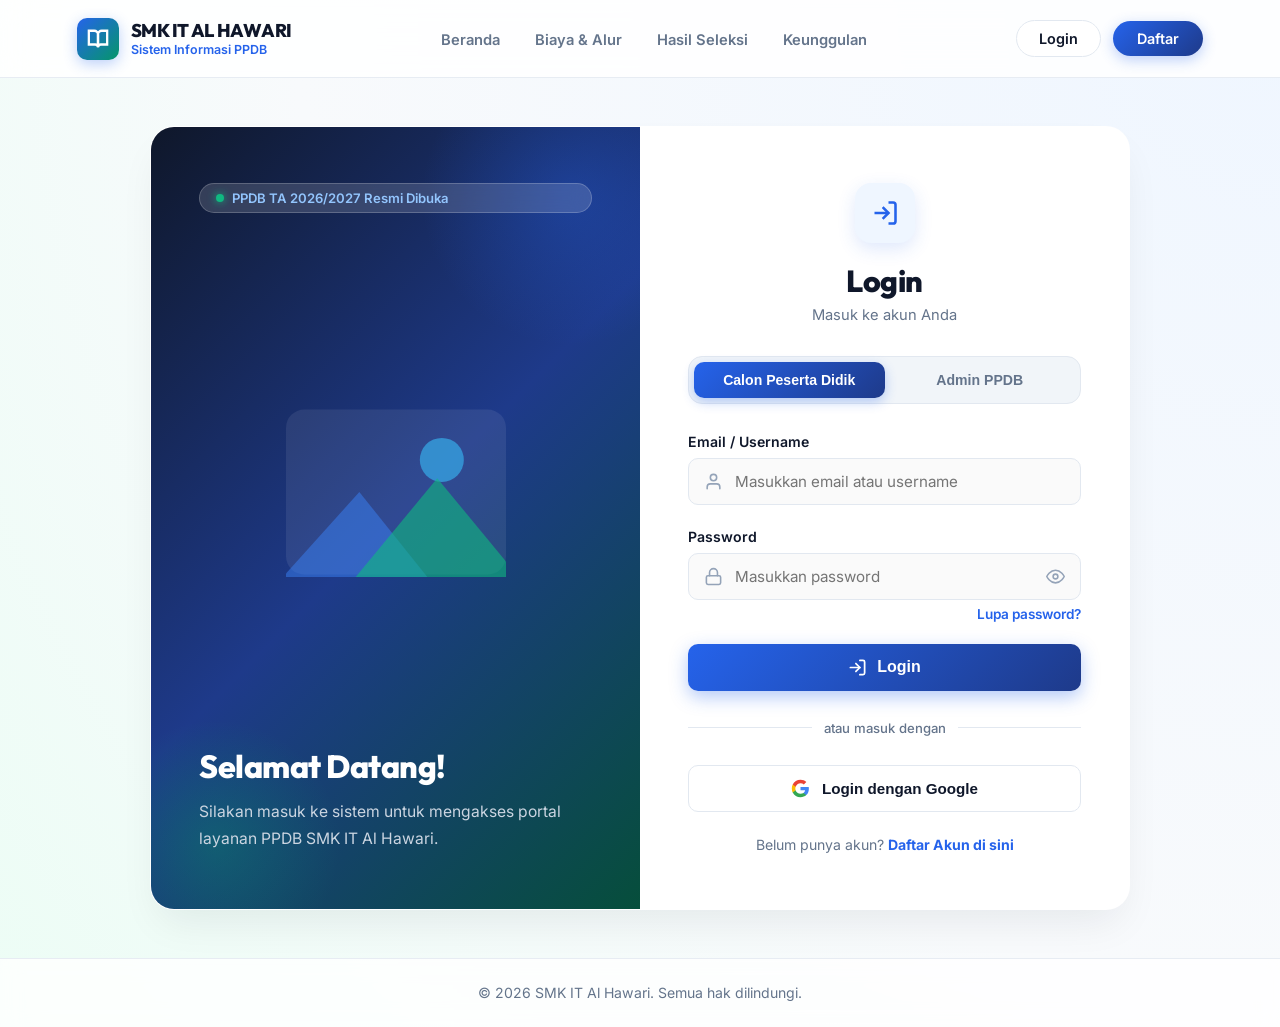
==== dashboard-siswa.html @ 19b5e2ec "Upload semua file proyek ppdb-web" ====
<!DOCTYPE html>
<html lang="id">
<head>
  <meta charset="UTF-8" />
  <meta name="viewport" content="width=device-width, initial-scale=1.0" />
  <title>Portal Siswa SPA - SMK IT Al Hawari</title>

  <!-- Google Fonts -->
  <link rel="preconnect" href="https://fonts.googleapis.com" />
  <link rel="preconnect" href="https://fonts.gstatic.com" crossorigin />
  <link href="https://fonts.googleapis.com/css2?family=Inter:wght@400;500;600;700&family=Outfit:wght@600;700;800&display=swap" rel="stylesheet" />

  <style>
    :root {
      --primary-dark: #0f172a;       /* Slate 900 */
      --sidebar-bg: #0f172a;
      --primary-blue: #2563eb;       /* Royal Blue */
      --primary-hover: #1d4ed8;
      --secondary: #059669;          /* Emerald */

      --bg-app: #f8fafc;
      --card-bg: #ffffff;
      --border-color: #e2e8f0;
      --text-muted: #64748b;
      --text-dark: #0f172a;

      --badge-green-bg: #d1fae5;
      --badge-green-text: #047857;
      --badge-amber-bg: #fef3c7;
      --badge-amber-text: #b45309;

      --radius-lg: 20px;
      --radius-md: 14px;
      --radius-sm: 10px;
    }

    * { margin: 0; padding: 0; box-sizing: border-box; }

    body {
      font-family: 'Inter', sans-serif;
      background: radial-gradient(circle at top right, #eff6ff 0%, #f8fafc 50%, #ecfdf5 100%);
      color: var(--text-dark);
      min-height: 100vh;
      display: flex;
      flex-direction: column;
    }

    /* --- TOP NAVBAR --- */
    .top-navbar {
      background: rgba(15, 23, 42, 0.95);
      backdrop-filter: blur(16px);
      -webkit-backdrop-filter: blur(16px);
      border-bottom: 1px solid rgba(255, 255, 255, 0.1);
      padding: 0.85rem 2rem;
      display: flex;
      justify-content: space-between;
      align-items: center;
      position: sticky;
      top: 0;
      z-index: 90;
      color: white;
    }

    .nav-brand-group {
      display: flex;
      align-items: center;
      gap: 12px;
      text-decoration: none;
      color: white;
    }

    .brand-logo-box {
      width: 40px;
      height: 40px;
      border-radius: 10px;
      display: flex;
      align-items: center;
      justify-content: center;
      background: linear-gradient(135deg, var(--primary-blue), var(--secondary));
      color: white;
      box-shadow: 0 4px 12px rgba(37, 99, 235, 0.35);
    }

    .brand-title {
      font-family: 'Outfit', sans-serif;
      font-weight: 800;
      font-size: 1.1rem;
      line-height: 1.2;
      letter-spacing: -0.3px;
    }

    .brand-subtitle {
      font-size: 0.76rem;
      color: #38bdf8;
      font-weight: 600;
    }

    /* USER DROPDOWN CONTAINER */
    .user-dropdown-container {
      position: relative;
    }

    .user-profile-pill {
      display: flex;
      align-items: center;
      gap: 10px;
      padding: 4px 14px 4px 6px;
      border-radius: 99px;
      background: rgba(255, 255, 255, 0.08);
      border: 1px solid rgba(255, 255, 255, 0.12);
      color: white;
      cursor: pointer;
      transition: all 0.2s;
      font-family: inherit;
    }

    .user-profile-pill:hover {
      background: rgba(255, 255, 255, 0.18);
    }

    .user-avatar-img {
      width: 34px;
      height: 34px;
      border-radius: 50%;
      object-fit: cover;
      border: 1.5px solid white;
      background: #e2e8f0;
    }

    .user-name-title {
      font-size: 0.88rem;
      font-weight: 700;
    }

    .profile-dropdown-menu {
      position: absolute;
      top: calc(100% + 10px);
      right: 0;
      width: 230px;
      background: white;
      border-radius: 16px;
      box-shadow: 0 15px 35px rgba(15, 23, 42, 0.18);
      border: 1px solid var(--border-color);
      padding: 8px;
      z-index: 999;
      opacity: 0;
      pointer-events: none;
      transform: translateY(-8px);
      transition: all 0.25s cubic-bezier(0.4, 0, 0.2, 1);
    }

    .profile-dropdown-menu.active {
      opacity: 1;
      pointer-events: auto;
      transform: translateY(0);
    }

    .dropdown-header {
      padding: 10px 12px 6px;
    }

    .dropdown-user-name {
      font-weight: 800;
      font-size: 0.92rem;
      color: var(--text-dark);
    }

    .dropdown-user-role {
      font-size: 0.76rem;
      color: var(--primary-blue);
      font-weight: 600;
    }

    .dropdown-divider {
      height: 1px;
      background: var(--border-color);
      margin: 6px 0;
    }

    .dropdown-item {
      display: flex;
      align-items: center;
      gap: 10px;
      padding: 9px 12px;
      border-radius: 8px;
      font-size: 0.86rem;
      font-weight: 600;
      color: var(--text-dark);
      text-decoration: none;
      background: none;
      border: none;
      width: 100%;
      cursor: pointer;
      transition: background 0.2s;
    }

    .dropdown-item:hover {
      background: #eff6ff;
      color: var(--primary-blue);
    }

    .dropdown-item.logout-item {
      color: #ef4444;
    }

    .dropdown-item.logout-item:hover {
      background: #fee2e2;
      color: #dc2626;
    }

    /* --- LAYOUT GRID --- */
    .app-layout {
      flex: 1;
      display: grid;
      grid-template-columns: 240px 1fr;
      min-height: calc(100vh - 62px);
    }

    /* --- SIDEBAR LEFT (FIXED STICKY) --- */
    .sidebar {
      background: var(--sidebar-bg);
      border-right: 1px solid #1e293b;
      padding: 1.8rem 1.2rem;
      display: flex;
      flex-direction: column;
      justify-content: space-between;
      color: #94a3b8;
      position: sticky;
      top: 61px;
      height: calc(100vh - 61px);
      overflow-y: auto;
    }

    .menu-section-label {
      font-size: 0.7rem;
      font-weight: 700;
      color: #475569;
      letter-spacing: 1px;
      text-transform: uppercase;
      margin: 1.4rem 0.8rem 0.5rem;
    }

    .menu-section-label:first-child { margin-top: 0; }

    .sidebar-menu { list-style: none; }

    .menu-link {
      display: flex;
      align-items: center;
      gap: 12px;
      padding: 11px 14px;
      border-radius: var(--radius-sm);
      color: #94a3b8;
      text-decoration: none;
      font-size: 0.9rem;
      font-weight: 600;
      transition: all 0.25s ease;
      margin-bottom: 3px;
      cursor: pointer;
    }

    .menu-link:hover {
      background: rgba(255, 255, 255, 0.06);
      color: white;
    }

    .menu-link.active {
      background: linear-gradient(135deg, var(--primary-blue), #1d4ed8);
      color: white;
      font-weight: 700;
      box-shadow: 0 4px 14px rgba(37, 99, 235, 0.4);
    }

    .menu-link svg { color: #64748b; }
    .menu-link:hover svg, .menu-link.active svg { color: white; }

    .btn-sidebar-logout {
      width: 100%;
      display: flex;
      align-items: center;
      gap: 10px;
      padding: 12px 14px;
      border: 1px solid rgba(239, 68, 68, 0.2);
      background: rgba(239, 68, 68, 0.1);
      color: #f87171;
      font-size: 0.9rem;
      font-weight: 700;
      cursor: pointer;
      border-radius: var(--radius-sm);
      transition: all 0.25s;
    }

    .btn-sidebar-logout:hover {
      background: #dc2626;
      color: white;
      border-color: #dc2626;
    }

    /* --- CENTER MAIN CONTENT & SPA VIEWS --- */
    .main-content {
      padding: 2.2rem;
      overflow-y: auto;
    }

    .spa-view {
      display: none;
      opacity: 0;
      transform: translateY(8px);
      transition: opacity 0.3s ease, transform 0.3s ease;
    }

    .spa-view.active {
      display: block;
      opacity: 1;
      transform: translateY(0);
    }

    .content-header {
      margin-bottom: 1.8rem;
    }

    .content-header h1 {
      font-family: 'Outfit', sans-serif;
      font-size: 1.6rem;
      font-weight: 800;
      color: var(--text-dark);
      letter-spacing: -0.3px;
    }

    .content-header p {
      font-size: 0.9rem;
      color: var(--text-muted);
      margin-top: 4px;
    }

    /* STEPPER CARD */
    .stepper-card {
      background: white;
      border: 1px solid var(--border-color);
      border-radius: var(--radius-md);
      padding: 1.8rem 2rem;
      margin-bottom: 1.8rem;
      box-shadow: 0 10px 30px rgba(0, 0, 0, 0.03);
    }

    .card-heading {
      font-family: 'Outfit', sans-serif;
      font-size: 1.15rem;
      font-weight: 800;
      margin-bottom: 1.8rem;
      color: var(--text-dark);
    }

    .stepper-wrapper {
      display: flex;
      justify-content: space-between;
      align-items: flex-start;
      position: relative;
    }

    /* Line behind steps */
    .stepper-wrapper::before {
      content: '';
      position: absolute;
      top: 22px;
      left: 40px;
      right: 40px;
      height: 3px;
      background: #e2e8f0;
      z-index: 0;
    }

    .step-item {
      position: relative;
      z-index: 1;
      text-align: center;
      flex: 1;
    }

    .step-circle {
      width: 46px;
      height: 46px;
      border-radius: 50%;
      background: white;
      border: 3px solid #cbd5e1;
      display: flex;
      align-items: center;
      justify-content: center;
      margin: 0 auto 10px;
      font-weight: 800;
      font-size: 1.05rem;
      color: var(--text-muted);
      transition: all 0.3s;
    }

    .step-item.completed .step-circle {
      background: linear-gradient(135deg, var(--secondary), #047857);
      border-color: var(--secondary);
      color: white;
      box-shadow: 0 4px 12px rgba(5, 150, 105, 0.35);
    }

    .step-item.active .step-circle {
      background: linear-gradient(135deg, var(--primary-blue), #1d4ed8);
      border-color: var(--primary-blue);
      color: white;
      box-shadow: 0 4px 12px rgba(37, 99, 235, 0.35);
    }

    .step-title {
      font-weight: 700;
      font-size: 0.88rem;
      color: var(--text-dark);
      margin-bottom: 2px;
    }

    .step-date {
      font-size: 0.76rem;
      color: var(--text-muted);
    }

    .step-status {
      font-size: 0.74rem;
      font-weight: 700;
      color: var(--secondary);
      margin-top: 2px;
    }

    /* 2x2 CARDS GRID */
    .grid-2x2 {
      display: grid;
      grid-template-columns: 1fr 1fr;
      gap: 1.4rem;
      margin-bottom: 1.8rem;
    }

    .info-card {
      background: white;
      border: 1px solid var(--border-color);
      border-radius: var(--radius-md);
      padding: 1.6rem;
      box-shadow: 0 10px 30px rgba(15, 23, 42, 0.03);
      position: relative;
      transition: transform 0.25s ease, box-shadow 0.25s ease;
    }

    .info-card:hover {
      transform: translateY(-3px);
      box-shadow: 0 16px 35px rgba(37, 99, 235, 0.08);
      border-color: #bfdbfe;
    }

    .card-top-icon {
      position: absolute;
      top: 1.5rem;
      right: 1.5rem;
      color: var(--primary-blue);
      opacity: 0.7;
    }

    .info-list-rows {
      margin-top: 1rem;
    }

    .info-item {
      display: flex;
      justify-content: space-between;
      font-size: 0.86rem;
      padding: 8px 0;
      border-bottom: 1px dashed #f1f5f9;
    }

    .info-item:last-child { border-bottom: none; }

    .info-item .lbl { color: var(--text-muted); }
    .info-item .val { font-weight: 700; color: var(--text-dark); text-align: right; }

    /* STATUS BADGES */
    .status-badge {
      display: inline-block;
      padding: 6px 14px;
      border-radius: 99px;
      font-size: 0.82rem;
      font-weight: 700;
    }

    .badge-terverifikasi { background: #d1fae5; color: #047857; }
    .badge-proses { background: #eff6ff; color: #1d4ed8; }
    .badge-ditolak { background: #fee2e2; color: #b91c1c; }

    .circle-icon-lg {
      width: 56px;
      height: 56px;
      border-radius: 50%;
      background: linear-gradient(135deg, #dcfce7, #d1fae5);
      color: #047857;
      display: flex;
      align-items: center;
      justify-content: center;
      flex-shrink: 0;
      box-shadow: 0 4px 14px rgba(5, 150, 105, 0.2);
    }

    .seleksi-banner {
      background: linear-gradient(135deg, #eff6ff, #f0fdf4);
      border: 1px solid #bfdbfe;
      border-radius: var(--radius-sm);
      padding: 1rem 1.2rem;
      display: flex;
      align-items: center;
      gap: 14px;
      margin: 1rem 0;
    }

    .seleksi-banner-icon {
      width: 42px;
      height: 42px;
      background: white;
      border-radius: 12px;
      color: var(--primary-blue);
      display: flex;
      align-items: center;
      justify-content: center;
      flex-shrink: 0;
      box-shadow: 0 4px 12px rgba(37,99,235,0.18);
    }

    .announcement-box {
      display: flex;
      align-items: center;
      justify-content: space-between;
      margin-top: 1rem;
      padding-top: 1rem;
      border-top: 1px solid var(--border-color);
      font-size: 0.85rem;
    }

    .help-banner {
      background: white;
      border: 1px solid var(--border-color);
      border-radius: var(--radius-md);
      padding: 1.4rem 2rem;
      display: flex;
      justify-content: space-between;
      align-items: center;
      box-shadow: 0 8px 25px rgba(15, 23, 42, 0.03);
    }

    .help-info {
      display: flex;
      align-items: center;
      gap: 16px;
    }

    .help-info-icon {
      width: 48px;
      height: 48px;
      border-radius: 50%;
      background: linear-gradient(135deg, #dbeafe, #eff6ff);
      color: var(--primary-blue);
      display: flex;
      align-items: center;
      justify-content: center;
      flex-shrink: 0;
      box-shadow: 0 4px 12px rgba(37, 99, 235, 0.15);
    }

    .btn-help-contact {
      display: inline-flex;
      align-items: center;
      gap: 8px;
      padding: 11px 24px;
      background: white;
      border: 1.5px solid var(--primary-blue);
      border-radius: var(--radius-sm);
      font-weight: 700;
      font-size: 0.88rem;
      color: var(--primary-blue);
      cursor: pointer;
      transition: all 0.25s;
      text-decoration: none;
      box-shadow: 0 2px 8px rgba(37, 99, 235, 0.12);
    }

    .btn-help-contact:hover {
      background: var(--primary-blue);
      color: white;
      box-shadow: 0 6px 18px rgba(37, 99, 235, 0.35);
    }

    /* FORM STYLES INSIDE SPA VIEWS */
    .form-grid-2 {
      display: grid;
      grid-template-columns: 1fr 1fr;
      gap: 1.2rem;
    }

    .form-group label {
      display: block;
      font-size: 0.88rem;
      font-weight: 600;
      margin-bottom: 6px;
    }

    .custom-input {
      width: 100%;
      padding: 11px 14px;
      border: 1.5px solid var(--border-color);
      border-radius: var(--radius-sm);
      font-size: 0.92rem;
      outline: none;
      transition: all 0.2s;
    }

    .custom-input:focus {
      border-color: var(--primary-blue);
      box-shadow: 0 0 0 3px rgba(37, 99, 235, 0.15);
    }

    .btn-submit-spa {
      padding: 12px 24px;
      background: linear-gradient(135deg, var(--primary-blue), var(--primary-dark));
      color: white;
      border: none;
      border-radius: var(--radius-sm);
      font-weight: 700;
      font-size: 0.9rem;
      cursor: pointer;
      box-shadow: 0 4px 14px rgba(37, 99, 235, 0.3);
    }

    /* FOOTER */
    footer {
      text-align: center;
      padding: 1rem;
      font-size: 0.82rem;
      color: var(--text-muted);
      background: white;
      border-top: 1px solid var(--border-color);
    }
  </style>
</head>
<body>

  <!-- TOP NAVBAR -->
  <header class="top-navbar">
    <a href="index.html" class="nav-brand-group">
      <div class="brand-logo-box">
        <svg xmlns="http://www.w3.org/2000/svg" width="22" height="22" viewBox="0 0 24 24" fill="none" stroke="currentColor" stroke-width="2.5">
          <path d="M2 3h6a4 4 0 0 1 4 4v14a3 3 0 0 0-3-3H2z"/>
          <path d="M22 3h-6a4 4 0 0 1 4 4v14a3 3 0 0 1 3-3h7z"/>
        </svg>
      </div>
      <div>
        <div class="brand-title">SMK IT AL HAWARI</div>
        <div class="brand-subtitle">Sistem Informasi PPDB</div>
      </div>
    </a>

    <div class="user-dropdown-container">
      <button type="button" class="user-profile-pill" id="userProfileBtn">
        <img src="https://images.unsplash.com/photo-1534528741775-53994a69daeb?w=100&auto=format&fit=crop&q=80" id="navAvatarImg" class="user-avatar-img" alt="Avatar">
        <span class="user-name-title" id="navStudentName">Loading...</span>
        <svg xmlns="http://www.w3.org/2000/svg" width="16" height="16" viewBox="0 0 24 24" fill="none" stroke="#94a3b8" stroke-width="2"><polyline points="6 9 12 15 18 9"></polyline></svg>
      </button>

      <div class="profile-dropdown-menu" id="profileDropdownMenu">
        <div class="dropdown-header">
          <div class="dropdown-user-name" id="dropdownStudentName">Siswa</div>
          <div class="dropdown-user-role">Calon Peserta Didik</div>
        </div>
        <div class="dropdown-divider"></div>
        <a href="profil.html" class="dropdown-item">
          <svg xmlns="http://www.w3.org/2000/svg" width="16" height="16" viewBox="0 0 24 24" fill="none" stroke="currentColor" stroke-width="2"><path d="M20 21v-2a4 4 0 0 0-4-4H8a4 4 0 0 0-4 4v2"></path><circle cx="12" cy="7" r="4"></circle></svg>
          Edit Profil &amp; Foto
        </a>
        <button type="button" class="dropdown-item" onclick="switchStudentView('biodata')">
          <svg xmlns="http://www.w3.org/2000/svg" width="16" height="16" viewBox="0 0 24 24" fill="none" stroke="currentColor" stroke-width="2"><rect x="3" y="4" width="18" height="16" rx="2"></rect><circle cx="9" cy="10" r="2"></circle><line x1="15" y1="8" x2="17" y2="8"></line></svg>
          Biodata Siswa
        </button>
        <div class="dropdown-divider"></div>
        <button type="button" class="dropdown-item logout-item" id="dropdownLogoutBtn">
          <svg xmlns="http://www.w3.org/2000/svg" width="16" height="16" viewBox="0 0 24 24" fill="none" stroke="currentColor" stroke-width="2"><path d="M9 21H5a2 2 0 0 1-2-2V5a2 2 0 0 1 2-2h4"></path><polyline points="16 17 21 12 16 7"></polyline><line x1="21" y1="12" x2="9" y2="12"></line></svg>
          Keluar
        </button>
      </div>
    </div>
  </header>

  <!-- APP LAYOUT -->
  <div class="app-layout">

    <!-- SIDEBAR LEFT -->
    <aside class="sidebar">
      <div>
        <div class="menu-section-label">NAVIGASI SISWA</div>
        <ul class="sidebar-menu">
          <li>
            <a href="#" class="menu-link active" id="navLinkStatus" onclick="switchStudentView('status', this)">
              <svg xmlns="http://www.w3.org/2000/svg" width="18" height="18" viewBox="0 0 24 24" fill="none" stroke="currentColor" stroke-width="2"><polyline points="23 6 13.5 15.5 8.5 10.5 1 18"></polyline><polyline points="17 6 23 6 23 12"></polyline></svg>
              Status &amp; Hasil Seleksi
            </a>
          </li>
          <li>
            <a href="#" class="menu-link" id="navLinkBiodata" onclick="switchStudentView('biodata', this)">
              <svg xmlns="http://www.w3.org/2000/svg" width="18" height="18" viewBox="0 0 24 24" fill="none" stroke="currentColor" stroke-width="2"><path d="M20 21v-2a4 4 0 0 0-4-4H8a4 4 0 0 0-4 4v2"></path><circle cx="12" cy="7" r="4"></circle></svg>
              Biodata &amp; Profil
            </a>
          </li>
          <li>
            <a href="cetak-kartu.html" class="menu-link" id="navLinkCetakKartu">
              <svg xmlns="http://www.w3.org/2000/svg" width="18" height="18" viewBox="0 0 24 24" fill="none" stroke="currentColor" stroke-width="2"><polyline points="6 9 6 2 18 2 18 9"></polyline><path d="M6 18H4a2 2 0 0 1-2-2v-5a2 2 0 0 1 2-2h16a2 2 0 0 1 2 2v5a2 2 0 0 1-2 2h-2"></path><rect x="6" y="14" width="12" height="8"></rect></svg>
              Cetak Kartu Ujian (PDF)
            </a>
          </li>
          <li>
            <a href="#" class="menu-link" id="navLinkPengumuman" onclick="switchStudentView('pengumuman', this)">
              <svg xmlns="http://www.w3.org/2000/svg" width="18" height="18" viewBox="0 0 24 24" fill="none" stroke="currentColor" stroke-width="2"><path d="M18 8A6 6 0 0 0 6 8c0 7-3 9-3 9h18s-3-2-3-9"></path><path d="M13.73 21a2 2 0 0 1-3.46 0"></path></svg>
              Pengumuman Kelulusan
            </a>
          </li>
          <li>
            <a href="biaya-alur.html" class="menu-link">
              <svg xmlns="http://www.w3.org/2000/svg" width="18" height="18" viewBox="0 0 24 24" fill="none" stroke="currentColor" stroke-width="2"><rect x="2" y="5" width="20" height="14" rx="2"></rect><line x1="2" y1="10" x2="22" y2="10"></line></svg>
              Rincian Biaya &amp; Alur
            </a>
          </li>
        </ul>
      </div>

      <button class="btn-sidebar-logout" id="logoutBtn">
        <svg xmlns="http://www.w3.org/2000/svg" width="18" height="18" viewBox="0 0 24 24" fill="none" stroke="currentColor" stroke-width="2"><path d="M9 21H5a2 2 0 0 1-2-2V5a2 2 0 0 1 2-2h4"></path><polyline points="16 17 21 12 16 7"></polyline><line x1="21" y1="12" x2="9" y2="12"></line></svg>
        Keluar
      </button>
    </aside>

    <!-- CENTER MAIN CONTENT (SPA CONTAINERS) -->
    <main class="main-content">
      
      <!-- SPA VIEW 1: STATUS & HASIL SELEKSI (DEFAULT) -->
      <section class="spa-view active" id="viewStatus">
        <div class="content-header">
          <h1>Status Pendaftaran &amp; Hasil Seleksi</h1>
          <p>Berikut adalah rincian tahapan status pendaftaran dan hasil verifikasi data Anda secara teratur.</p>
        </div>

        <!-- STEPPER PROGRESS CARD -->
        <div class="stepper-card">
          <div class="card-heading">Ringkasan Status Pendaftaran</div>
          
          <div class="stepper-wrapper">
            <div class="step-item completed">
              <div class="step-circle">
                <svg xmlns="http://www.w3.org/2000/svg" width="20" height="20" viewBox="0 0 24 24" fill="none" stroke="currentColor" stroke-width="3"><polyline points="20 6 9 17 4 12"></polyline></svg>
              </div>
              <div class="step-title">1. Pendaftaran</div>
              <div class="step-date" id="step1Date">18 Mei 2026</div>
              <div class="step-status">Selesai</div>
            </div>

            <div class="step-item completed">
              <div class="step-circle">
                <svg xmlns="http://www.w3.org/2000/svg" width="20" height="20" viewBox="0 0 24 24" fill="none" stroke="currentColor" stroke-width="3"><polyline points="20 6 9 17 4 12"></polyline></svg>
              </div>
              <div class="step-title">2. Unggah Dokumen</div>
              <div class="step-date" id="step2Date">18 Mei 2026</div>
              <div class="step-status">Selesai</div>
            </div>

            <div class="step-item active" id="step3Item">
              <div class="step-circle">3</div>
              <div class="step-title">3. Verifikasi Admin</div>
              <div class="step-date" style="color:var(--primary-blue); font-weight:600;" id="step3StatusText">Sedang Diproses</div>
            </div>

            <div class="step-item" id="step4Item">
              <div class="step-circle">4</div>
              <div class="step-title">4. Seleksi</div>
              <div class="step-date">Menunggu</div>
            </div>

            <div class="step-item" id="step5Item">
              <div class="step-circle">5</div>
              <div class="step-title">5. Pengumuman</div>
              <div class="step-date">Menunggu</div>
            </div>
          </div>
        </div>

        <!-- 2X2 CARDS GRID -->
        <div class="grid-2x2">
          
          <!-- CARD 1: INFORMASI PENDAFTARAN -->
          <div class="info-card">
            <div class="card-heading" style="margin-bottom: 0.5rem;">Informasi Pendaftaran</div>
            <div class="card-top-icon">
              <svg xmlns="http://www.w3.org/2000/svg" width="22" height="22" viewBox="0 0 24 24" fill="none" stroke="currentColor" stroke-width="2"><path d="M16 4h2a2 2 0 0 1 2 2v14a2 2 0 0 1-2 2H6a2 2 0 0 1-2-2V6a2 2 0 0 1 2-2h2"></path><rect x="8" y="2" width="8" height="4" rx="1" ry="1"></rect></svg>
            </div>

            <div class="info-list-rows">
              <div class="info-item">
                <span class="lbl">Nomor Pendaftaran</span>
                <span class="val" id="sNoReg" style="color:var(--primary-blue)">PPDB2026-0001</span>
              </div>
              <div class="info-item">
                <span class="lbl">Nama Lengkap</span>
                <span class="val" id="sNama">Memuat...</span>
              </div>
              <div class="info-item">
                <span class="lbl">Tanggal Daftar</span>
                <span class="val" id="sTgl">18 Mei 2026</span>
              </div>
              <div class="info-item">
                <span class="lbl">Jalur Pendaftaran</span>
                <span class="val" id="sJalur">Reguler (AI Online)</span>
              </div>
              <div class="info-item">
                <span class="lbl">Program / Jenjang</span>
                <span class="val" id="sJenjang">SMK IT Al-Hawari</span>
              </div>
            </div>

            <div style="margin-top: 14px; padding-top: 12px; border-top: 1px solid var(--border-color); display: flex; gap: 8px;">
              <a href="cetak-kartu.html" class="btn-submit-spa" style="text-decoration:none; display:inline-flex; align-items:center; gap:8px; padding:9px 16px; font-size:0.84rem; border-radius:8px; width:100%; justify-content:center;">
                <svg xmlns="http://www.w3.org/2000/svg" width="16" height="16" viewBox="0 0 24 24" fill="none" stroke="currentColor" stroke-width="2.5"><polyline points="6 9 6 2 18 2 18 9"></polyline><path d="M6 18H4a2 2 0 0 1-2-2v-5a2 2 0 0 1 2-2h16a2 2 0 0 1 2 2v5a2 2 0 0 1-2 2h-2"></path><rect x="6" y="14" width="12" height="8"></rect></svg>
                Cetak Kartu Ujian (PDF)
              </a>
            </div>
          </div>

          <!-- CARD 2: STATUS VERIFIKASI -->
          <div class="info-card">
            <div class="card-heading" style="margin-bottom: 0.5rem;">Status Verifikasi</div>
            <div class="card-top-icon">
              <svg xmlns="http://www.w3.org/2000/svg" width="22" height="22" viewBox="0 0 24 24" fill="none" stroke="currentColor" stroke-width="2"><path d="M14 2H6a2 2 0 0 0-2 2v16a2 2 0 0 0 2 2h12a2 2 0 0 0 2-2V8z"></path><polyline points="14 2 14 8 20 8"></polyline></svg>
            </div>

            <div class="status-verifikasi-box">
              <div class="circle-icon-lg" id="sVerifIcon">
                <svg xmlns="http://www.w3.org/2000/svg" width="28" height="28" viewBox="0 0 24 24" fill="none" stroke="currentColor" stroke-width="2.5"><polyline points="20 6 9 17 4 12"></polyline></svg>
              </div>
              <div>
                <span class="status-badge badge-terverifikasi" id="sVerifBadge">Terverifikasi</span>
                <div style="font-size:0.8rem; color:var(--text-muted); margin-top:4px;" id="sVerifSubtext">Data &amp; dokumen valid</div>
              </div>
            </div>

            <div class="info-item" style="font-size:0.82rem;">
              <span class="lbl">Tanggal Verifikasi</span>
              <span class="val" id="sVerifTgl">20 Mei 2026</span>
            </div>
            <div class="info-item" style="font-size:0.82rem;">
              <span class="lbl">Catatan Admin</span>
              <span class="val" id="sCatatanAdmin" style="color:#15803d;">Data lengkap dan dokumen valid.</span>
            </div>
          </div>

          <!-- CARD 3: STATUS SELEKSI -->
          <div class="info-card">
            <div class="card-heading">Status Seleksi</div>
            
            <div class="seleksi-banner">
              <div class="seleksi-banner-icon">
                <svg xmlns="http://www.w3.org/2000/svg" width="22" height="22" viewBox="0 0 24 24" fill="none" stroke="currentColor" stroke-width="2"><path d="M5 22h14"></path><path d="M5 2h14"></path><path d="M17 22v-4.172a2 2 0 0 0-.586-1.414L12 12l-4.414 4.414A2 2 0 0 0 7 17.828V22"></path><path d="M7 2v4.172a2 2 0 0 0 .586 1.414L12 12l4.414-4.414A2 2 0 0 0 17 6.172V2"></path></svg>
              </div>
              <div>
                <div style="font-weight:800; font-size:0.95rem; color:var(--text-dark);" id="sSeleksiTitle">Seleksi Sedang Diproses</div>
                <div style="font-size:0.78rem; color:var(--text-muted);" id="sSeleksiDesc">Data Anda sedang dalam tahap pengujian berkas panitia.</div>
              </div>
            </div>

            <div class="announcement-box">
              <div>
                <div style="font-size:0.76rem; color:var(--text-muted);">Hasil seleksi diumumkan pada:</div>
                <div style="font-weight:800; font-size:0.95rem; color:var(--primary-blue);">10 Juni 2026</div>
              </div>
              <svg xmlns="http://www.w3.org/2000/svg" width="22" height="22" viewBox="0 0 24 24" fill="none" stroke="#2563eb" stroke-width="2"><rect x="3" y="4" width="18" height="18" rx="2" ry="2"></rect><line x1="16" y1="2" x2="16" y2="6"></line><line x1="8" y1="2" x2="8" y2="6"></line><line x1="3" y1="10" x2="21" y2="10"></line></svg>
            </div>
          </div>

          <!-- CARD 4: HASIL SELEKSI -->
          <div class="info-card">
            <div class="card-heading">Hasil Seleksi</div>
            
            <div class="status-verifikasi-box" style="margin-top: 1rem;">
              <div class="circle-icon-lg" style="background:#f1f5f9; color:#64748b;" id="sHasilIcon">
                <svg xmlns="http://www.w3.org/2000/svg" width="26" height="26" viewBox="0 0 24 24" fill="none" stroke="currentColor" stroke-width="2.5"><circle cx="12" cy="12" r="10"></circle><line x1="8" y1="12" x2="16" y2="12"></line></svg>
              </div>
              <div>
                <span class="status-badge" style="background:#f1f5f9; color:#475569;" id="sHasilBadge">Belum Diumumkan</span>
                <div style="font-size:0.78rem; color:var(--text-muted); margin-top:4px;">Hasil seleksi belum diumumkan.</div>
              </div>
            </div>

            <div class="info-item" style="font-size:0.82rem; margin-top: 1.2rem;">
              <span class="lbl">Tanggal Pengumuman</span>
              <span class="val">10 Juni 2026</span>
            </div>
          </div>

        </div>

        <!-- HELP BANNER -->
        <div class="help-banner">
          <div class="help-info">
            <div class="help-info-icon">
              <svg xmlns="http://www.w3.org/2000/svg" width="22" height="22" viewBox="0 0 24 24" fill="none" stroke="currentColor" stroke-width="2"><circle cx="12" cy="12" r="10"></circle><line x1="12" y1="16" x2="12.01" y2="16"></line><line x1="12" y1="8" x2="12" y2="12"></line></svg>
            </div>
            <div>
              <div style="font-weight:800; font-size:0.92rem; color:var(--text-dark);">Punya Pertanyaan Seputar PPDB?</div>
              <div style="font-size:0.8rem; color:var(--text-muted);">Silakan hubungi panitia PPDB jika ada kendala berkas.</div>
            </div>
          </div>

          <a href="https://wa.me/6281234567890" target="_blank" class="btn-help-contact">
            <svg xmlns="http://www.w3.org/2000/svg" width="18" height="18" viewBox="0 0 24 24" fill="none" stroke="currentColor" stroke-width="2"><path d="M3 18v-6a9 9 0 0 1 18 0v6"></path><path d="M21 19a2 2 0 0 1-2 2h-1a2 2 0 0 1-2-2v-3a2 2 0 0 1 2-2h3zM3 19a2 2 0 0 0 2 2h1a2 2 0 0 0 2-2v-3a2 2 0 0 0-2-2H3z"></path></svg>
            Hubungi Kami
          </a>
        </div>
      </section>

      <!-- SPA VIEW 2: BIODATA & PROFIL -->
      <section class="spa-view" id="viewBiodata">
        <div class="content-header" style="display:flex; justify-content:space-between; align-items:center; flex-wrap:wrap; gap:1rem;">
          <div>
            <h1>Lengkapi Data Pendaftaran</h1>
            <p>Data diri Anda yang tersimpan di sistem. Klik Update Data untuk mengubah.</p>
          </div>
          <button type="button" id="btnUpdateData" style="background:#2563eb; color:white; border:none; padding:10px 20px; border-radius:8px; font-weight:600; cursor:pointer; display:flex; gap:8px; align-items:center; font-family:'Inter', sans-serif;">
            <svg xmlns="http://www.w3.org/2000/svg" width="16" height="16" viewBox="0 0 24 24" fill="none" stroke="currentColor" stroke-width="2"><path d="M11 4H4a2 2 0 0 0-2 2v14a2 2 0 0 0 2 2h14a2 2 0 0 0 2-2v-7"></path><path d="M18.5 2.5a2.121 2.121 0 0 1 3 3L12 15l-4 1 1-4 9.5-9.5z"></path></svg>
            Update Data
          </button>
        </div>

        <!-- OCR SCANNER -->
        <div style="background:white; border:1px solid var(--border-color); border-radius:18px; padding:1.5rem; margin-bottom:1.5rem; box-shadow:0 10px 30px rgba(0,0,0,0.02);">
          <div style="display:flex; align-items:center; gap:1.5rem; margin-bottom:1.5rem;">
            <div style="flex:1;">
              <h3 style="font-size:1.05rem; color:var(--text-dark); margin-bottom:4px;">Isi Data Cepat via AI Scanner</h3>
              <p style="font-size:0.85rem; color:var(--text-muted); line-height:1.5;">Pindai foto Kartu Keluarga (KK) atau dokumen lainnya, sistem akan otomatis mengekstrak teks menggunakan Gemini AI.</p>
            </div>
          </div>
          <div style="display:grid; grid-template-columns:repeat(auto-fit, minmax(200px, 1fr)); gap:1rem;">
            <!-- Upload KK -->
            <div style="border:2px dashed #cbd5e1; border-radius:12px; padding:1rem; text-align:center; background:#fafafa; cursor:pointer;" onclick="document.getElementById('spaFileKK').click()">
              <div style="font-weight:600; color:#2563eb; font-size:0.85rem; display:flex; flex-direction:column; align-items:center; gap:4px;">
                <svg xmlns="http://www.w3.org/2000/svg" width="24" height="24" fill="none" stroke="currentColor" stroke-width="2"><path d="M21 15v4a2 2 0 0 1-2 2H5a2 2 0 0 1-2-2v-4"></path><polyline points="17 8 12 3 7 8"></polyline><line x1="12" y1="3" x2="12" y2="15"></line></svg>
                Upload KK
              </div>
              <input type="file" id="spaFileKK" style="display:none;" accept="image/*">
            </div>
            <!-- Upload Akte -->
            <div style="border:2px dashed #cbd5e1; border-radius:12px; padding:1rem; text-align:center; background:#fafafa; cursor:pointer;" onclick="document.getElementById('spaFileAkte').click()">
              <div style="font-weight:600; color:#2563eb; font-size:0.85rem; display:flex; flex-direction:column; align-items:center; gap:4px;">
                <svg xmlns="http://www.w3.org/2000/svg" width="24" height="24" fill="none" stroke="currentColor" stroke-width="2"><path d="M21 15v4a2 2 0 0 1-2 2H5a2 2 0 0 1-2-2v-4"></path><polyline points="17 8 12 3 7 8"></polyline><line x1="12" y1="3" x2="12" y2="15"></line></svg>
                Upload Akte Kelahiran
              </div>
              <input type="file" id="spaFileAkte" style="display:none;" accept="image/*">
            </div>
            <!-- Upload Ijazah -->
            <div style="border:2px dashed #cbd5e1; border-radius:12px; padding:1rem; text-align:center; background:#fafafa; cursor:pointer;" onclick="document.getElementById('spaFileIjazah').click()">
              <div style="font-weight:600; color:#2563eb; font-size:0.85rem; display:flex; flex-direction:column; align-items:center; gap:4px;">
                <svg xmlns="http://www.w3.org/2000/svg" width="24" height="24" fill="none" stroke="currentColor" stroke-width="2"><path d="M21 15v4a2 2 0 0 1-2 2H5a2 2 0 0 1-2-2v-4"></path><polyline points="17 8 12 3 7 8"></polyline><line x1="12" y1="3" x2="12" y2="15"></line></svg>
                Upload Ijazah / SKL
              </div>
              <input type="file" id="spaFileIjazah" style="display:none;" accept="image/*">
            </div>
            <!-- Upload Pas Foto -->
            <div style="border:2px dashed #cbd5e1; border-radius:12px; padding:1rem; text-align:center; background:#fafafa; cursor:pointer;" onclick="document.getElementById('spaFileFoto').click()">
              <div style="font-weight:600; color:#2563eb; font-size:0.85rem; display:flex; flex-direction:column; align-items:center; gap:4px;">
                <svg xmlns="http://www.w3.org/2000/svg" width="24" height="24" fill="none" stroke="currentColor" stroke-width="2"><path d="M21 15v4a2 2 0 0 1-2 2H5a2 2 0 0 1-2-2v-4"></path><polyline points="17 8 12 3 7 8"></polyline><line x1="12" y1="3" x2="12" y2="15"></line></svg>
                Upload Pas Foto
              </div>
              <input type="file" id="spaFileFoto" style="display:none;" accept="image/*">
            </div>
            <!-- Upload Lainnya -->
            <div style="border:2px dashed #cbd5e1; border-radius:12px; padding:1rem; text-align:center; background:#fafafa; cursor:pointer;" onclick="document.getElementById('spaFileLain').click()">
              <div style="font-weight:600; color:#2563eb; font-size:0.85rem; display:flex; flex-direction:column; align-items:center; gap:4px;">
                <svg xmlns="http://www.w3.org/2000/svg" width="24" height="24" fill="none" stroke="currentColor" stroke-width="2"><path d="M21 15v4a2 2 0 0 1-2 2H5a2 2 0 0 1-2-2v-4"></path><polyline points="17 8 12 3 7 8"></polyline><line x1="12" y1="3" x2="12" y2="15"></line></svg>
                Dokumen Lain
              </div>
              <input type="file" id="spaFileLain" style="display:none;" accept="image/*">
            </div>
          </div>
        </div>

        <form id="spaBiodataFormFull" class="full-biodata-form">
          <fieldset id="formFieldset" disabled style="border:none; padding:0; margin:0;">
          
          <!-- CARD 1: Data Registrasi -->
          <div class="card-section" style="background:white; border:1px solid var(--border-color); border-radius:18px; padding:2rem; margin-bottom:1.5rem; box-shadow:0 10px 30px rgba(0,0,0,0.03);">
            <h3 style="margin-bottom:1.5rem; font-size:1.1rem; color:var(--text-dark);">1. Data Registrasi</h3>
            <div class="form-grid-2">
              <div class="form-group smk-only" style="display: none;">
                <label>Pilihan Jurusan 1 <span class="required">*</span></label>
                <select name="jurusan1" class="custom-input">
                  <option value="">-- Pilih Jurusan --</option>
                  <option value="DPIB">DPIB / Arsitek Bangunan</option>
                  <option value="ATPH">ATPH (Agribisnis)</option>
                  <option value="DKV">DKV (Desain Komunikasi Visual)</option>
                </select>
              </div>
              <div class="form-group smk-only" style="display: none;">
                <label>Pilihan Jurusan 2</label>
                <select name="jurusan2" class="custom-input">
                  <option value="">-- Pilih Alternatif --</option>
                  <option value="DPIB">DPIB / Arsitek Bangunan</option>
                  <option value="ATPH">ATPH (Agribisnis)</option>
                  <option value="DKV">DKV (Desain Komunikasi Visual)</option>
                </select>
              </div>
              <div class="form-group">
                <label>Asal Sekolah <span class="required">*</span></label>
                <input type="text" name="sekolah" class="custom-input" required placeholder="Contoh: SMP Negeri 1 Serang">
              </div>
              <div class="form-group">
                <label>NPSN Asal Sekolah</label>
                <input type="text" name="npsn" class="custom-input" placeholder="8 digit NPSN">
              </div>
              <div class="form-group">
                <label>Tahun Lulus <span class="required">*</span></label>
                <select name="tahun_lulus" class="custom-input" required>
                  <option value="">-- Pilih Tahun --</option>
                  <option value="2026">2026</option>
                  <option value="2025">2025</option>
                  <option value="2024">2024</option>
                </select>
              </div>
              <div class="form-group">
                <label>Prestasi</label>
                <input type="text" name="prestasi" class="custom-input" placeholder="Tingkat Nasional/Provinsi">
              </div>
            </div>
          </div>

          <!-- CARD 2: Data Pribadi Siswa -->
          <div class="card-section" style="background:white; border:1px solid var(--border-color); border-radius:18px; padding:2rem; margin-bottom:1.5rem; box-shadow:0 10px 30px rgba(0,0,0,0.03);">
            <h3 style="margin-bottom:1.5rem; font-size:1.1rem; color:var(--text-dark);">2. Data Pribadi Siswa</h3>
            <div class="form-grid-2">
              <div class="form-group" style="grid-column: span 2;">
                <label>Nama Lengkap (Sesuai Ijazah) <span class="required">*</span></label>
                <input type="text" name="nama" id="spaNamaFull" class="custom-input" required>
              </div>
              <div class="form-group">
                <label>Jenis Kelamin <span class="required">*</span></label>
                <select name="jk" class="custom-input" required>
                  <option value="">-- Pilih --</option>
                  <option value="Laki-laki">Laki-laki</option>
                  <option value="Perempuan">Perempuan</option>
                </select>
              </div>
              <div class="form-group">
                <label>Agama <span class="required">*</span></label>
                <select name="agama" class="custom-input" required>
                  <option value="">-- Pilih --</option>
                  <option value="Islam">Islam</option>
                  <option value="Kristen">Kristen</option>
                  <option value="Khatolik">Khatolik</option>
                  <option value="Hindu">Hindu</option>
                  <option value="Buddha">Buddha</option>
                  <option value="Konghucu">Konghucu</option>
                </select>
              </div>
              <div class="form-group">
                <label>NISN <span class="required">*</span></label>
                <input type="text" name="nisn" class="custom-input" required placeholder="10 digit" maxlength="10">
              </div>
              <div class="form-group">
                <label>NIK Siswa <span class="required">*</span></label>
                <input type="text" name="nik" class="custom-input" required placeholder="16 digit" maxlength="16">
              </div>
              <div class="form-group">
                <label>No KK (Kartu Keluarga)</label>
                <input type="text" name="no_kk" class="custom-input" placeholder="16 digit KK" maxlength="16">
              </div>
              <div class="form-group">
                <label>Tempat Lahir <span class="required">*</span></label>
                <input type="text" name="tempat" class="custom-input" required>
              </div>
              <div class="form-group">
                <label>Tanggal Lahir <span class="required">*</span></label>
                <input type="date" name="tgl" class="custom-input" required>
              </div>
              <div class="form-group">
                <label>Anak Ke</label>
                <input type="number" name="anak_ke" class="custom-input" min="1">
              </div>
              <div class="form-group">
                <label>Jumlah Saudara Kandung</label>
                <input type="number" name="jml_sdr_kandung" class="custom-input" min="0">
              </div>
              <div class="form-group">
                <label>Jumlah Saudara Tiri</label>
                <input type="number" name="jml_sdr_tiri" class="custom-input" min="0" value="0">
              </div>
              <div class="form-group">
                <label>Jumlah Saudara Angkat</label>
                <input type="number" name="jml_sdr_angkat" class="custom-input" min="0" value="0">
              </div>
              <div class="form-group">
                <label>No HP Siswa / WhatsApp <span class="required">*</span></label>
                <input type="text" name="hp" class="custom-input" required placeholder="08xxxx">
              </div>
              <div class="form-group">
                <label>Email Siswa</label>
                <input type="email" name="email_siswa" class="custom-input" placeholder="email@contoh.com">
              </div>
              <div class="form-group">
                <label>Cita-cita</label>
                <input type="text" name="cita_cita" class="custom-input" placeholder="Contoh: Dokter, TNI, dll">
              </div>
            </div>
          </div>

          <!-- CARD 3: Alamat & Domisili -->
          <div class="card-section" style="background:white; border:1px solid var(--border-color); border-radius:18px; padding:2rem; margin-bottom:1.5rem; box-shadow:0 10px 30px rgba(0,0,0,0.03);">
            <h3 style="margin-bottom:1.5rem; font-size:1.1rem; color:var(--text-dark);">3. Alamat &amp; Domisili</h3>
            <div class="form-grid-2">
              <div class="form-group" style="grid-column: span 2;">
                <label>Alamat Lengkap <span class="required">*</span></label>
                <textarea name="alamat" class="custom-input" required rows="2" placeholder="Nama Gedung / Perumahan / Patokan..."></textarea>
              </div>
              <div class="form-group">
                <label>Jalan / Dusun</label>
                <input type="text" name="jalan" class="custom-input" placeholder="Jl. Raya...">
              </div>
              <div class="form-group">
                <label>RT</label>
                <input type="text" name="rt" class="custom-input" placeholder="001">
              </div>
              <div class="form-group">
                <label>RW</label>
                <input type="text" name="rw" class="custom-input" placeholder="002">
              </div>
              <div class="form-group">
                <label>Desa/Kelurahan <span class="required">*</span></label>
                <input type="text" name="desa" class="custom-input" required>
              </div>
              <div class="form-group">
                <label>Kecamatan <span class="required">*</span></label>
                <input type="text" name="kec" class="custom-input" required>
              </div>
              <div class="form-group">
                <label>Kabupaten/Kota <span class="required">*</span></label>
                <input type="text" name="kab" class="custom-input" required>
              </div>
              <div class="form-group">
                <label>Provinsi <span class="required">*</span></label>
                <input type="text" name="provinsi" class="custom-input" required>
              </div>
              <div class="form-group">
                <label>Kode Pos</label>
                <input type="text" name="kode_pos" class="custom-input" placeholder="12345">
              </div>
              <div class="form-group">
                <label>Titik Koordinat</label>
                <input type="text" name="koordinat" class="custom-input" placeholder="-6.200000, 106.816666">
              </div>
              <div class="form-group">
                <label>Tinggal Bersama</label>
                <select name="tinggal_bersama" class="custom-input">
                  <option value="Orang Tua">Orang Tua</option>
                  <option value="Wali">Wali</option>
                  <option value="Kos">Kos</option>
                  <option value="Asrama">Asrama</option>
                  <option value="Lainnya">Lainnya</option>
                </select>
              </div>
              <div class="form-group">
                <label>Moda Transportasi</label>
                <select name="transportasi" class="custom-input">
                  <option value="Jalan Kaki">Jalan Kaki</option>
                  <option value="Kendaraan Pribadi">Kendaraan Pribadi</option>
                  <option value="Angkutan Umum">Angkutan Umum</option>
                  <option value="Antar Jemput">Antar Jemput</option>
                </select>
              </div>
              <div class="form-group">
                <label>Jarak ke Sekolah (km)</label>
                <input type="number" name="jarak_sekolah" class="custom-input" step="0.1" placeholder="Contoh: 1.5">
              </div>
              <div class="form-group">
                <label>Waktu Tempuh (menit)</label>
                <input type="number" name="waktu_tempuh" class="custom-input" placeholder="Contoh: 15">
              </div>
            </div>
          </div>

          <!-- CARD 4: Data Ayah & Ibu -->
          <div class="card-section" style="background:white; border:1px solid var(--border-color); border-radius:18px; padding:2rem; margin-bottom:1.5rem; box-shadow:0 10px 30px rgba(0,0,0,0.03);">
            <h3 style="margin-bottom:1.5rem; font-size:1.1rem; color:var(--text-dark);">4. Data Orang Tua Kandung</h3>
            
            <h4 style="color:#2563eb; margin-bottom:1rem; font-size:1rem;">A. Data Ayah</h4>
            <div class="form-grid-2" style="margin-bottom: 2rem;">
              <div class="form-group">
                <label>Nama Ayah <span class="required">*</span></label>
                <input type="text" name="ayah" class="custom-input" required>
              </div>
              <div class="form-group">
                <label>Status Ayah</label>
                <select name="status_ayah" class="custom-input">
                  <option value="Masih Hidup">Masih Hidup</option>
                  <option value="Meninggal">Meninggal</option>
                </select>
              </div>
              <div class="form-group">
                <label>Tempat Lahir Ayah</label>
                <input type="text" name="tempat_lahir_ayah" class="custom-input">
              </div>
              <div class="form-group">
                <label>Tahun Lahir Ayah</label>
                <input type="text" name="tahun_lahir_ayah" class="custom-input" placeholder="Contoh: 1975">
              </div>
              <div class="form-group">
                <label>NIK Ayah</label>
                <input type="text" name="nik_ayah" class="custom-input" maxlength="16">
              </div>
              <div class="form-group">
                <label>Pendidikan Ayah</label>
                <select name="pendidikan_ayah" class="custom-input">
                  <option value="">-- Pilih --</option>
                  <option value="SD/Sederajat">SD/Sederajat</option>
                  <option value="SMP/Sederajat">SMP/Sederajat</option>
                  <option value="SMA/Sederajat">SMA/Sederajat</option>
                  <option value="D1/D2/D3">D1/D2/D3</option>
                  <option value="S1">S1</option>
                  <option value="S2/S3">S2/S3</option>
                </select>
              </div>
              <div class="form-group">
                <label>Pekerjaan Ayah <span class="required">*</span></label>
                <input type="text" name="kerja_ayah" class="custom-input" required>
              </div>
              <div class="form-group">
                <label>Penghasilan Ayah</label>
                <select name="penghasilan_ayah" class="custom-input">
                  <option value="">-- Pilih --</option>
                  <option value="< Rp 1.000.000">&lt; Rp 1.000.000</option>
                  <option value="Rp 1.000.000 - Rp 2.000.000">Rp 1.000.000 - Rp 2.000.000</option>
                  <option value="Rp 2.000.000 - Rp 5.000.000">Rp 2.000.000 - Rp 5.000.000</option>
                  <option value="> Rp 5.000.000">&gt; Rp 5.000.000</option>
                </select>
              </div>
              <div class="form-group">
                <label>No HP Ayah</label>
                <input type="text" name="hp_ayah" class="custom-input">
              </div>
            </div>

            <h4 style="color:#2563eb; margin-bottom:1rem; font-size:1rem;">B. Data Ibu</h4>
            <div class="form-grid-2">
              <div class="form-group">
                <label>Nama Ibu <span class="required">*</span></label>
                <input type="text" name="ibu" class="custom-input" required>
              </div>
              <div class="form-group">
                <label>Status Ibu</label>
                <select name="status_ibu" class="custom-input">
                  <option value="Masih Hidup">Masih Hidup</option>
                  <option value="Meninggal">Meninggal</option>
                </select>
              </div>
              <div class="form-group">
                <label>Tempat Lahir Ibu</label>
                <input type="text" name="tempat_lahir_ibu" class="custom-input">
              </div>
              <div class="form-group">
                <label>Tahun Lahir Ibu</label>
                <input type="text" name="tahun_lahir_ibu" class="custom-input" placeholder="Contoh: 1980">
              </div>
              <div class="form-group">
                <label>NIK Ibu</label>
                <input type="text" name="nik_ibu" class="custom-input" maxlength="16">
              </div>
              <div class="form-group">
                <label>Pendidikan Ibu</label>
                <select name="pendidikan_ibu" class="custom-input">
                  <option value="">-- Pilih --</option>
                  <option value="SD/Sederajat">SD/Sederajat</option>
                  <option value="SMP/Sederajat">SMP/Sederajat</option>
                  <option value="SMA/Sederajat">SMA/Sederajat</option>
                  <option value="D1/D2/D3">D1/D2/D3</option>
                  <option value="S1">S1</option>
                  <option value="S2/S3">S2/S3</option>
                </select>
              </div>
              <div class="form-group">
                <label>Pekerjaan Ibu <span class="required">*</span></label>
                <input type="text" name="kerja_ibu" class="custom-input" required>
              </div>
              <div class="form-group">
                <label>Penghasilan Ibu</label>
                <select name="penghasilan_ibu" class="custom-input">
                  <option value="">-- Pilih --</option>
                  <option value="< Rp 1.000.000">&lt; Rp 1.000.000</option>
                  <option value="Rp 1.000.000 - Rp 2.000.000">Rp 1.000.000 - Rp 2.000.000</option>
                  <option value="Rp 2.000.000 - Rp 5.000.000">Rp 2.000.000 - Rp 5.000.000</option>
                  <option value="> Rp 5.000.000">&gt; Rp 5.000.000</option>
                </select>
              </div>
              <div class="form-group">
                <label>No HP Ibu</label>
                <input type="text" name="hp_ibu" class="custom-input">
              </div>
            </div>
          </div>

          <!-- CARD 5: Data Wali & Bantuan -->
          <div class="card-section" style="background:white; border:1px solid var(--border-color); border-radius:18px; padding:2rem; margin-bottom:1.5rem; box-shadow:0 10px 30px rgba(0,0,0,0.03);">
            <h3 style="margin-bottom:1.5rem; font-size:1.1rem; color:var(--text-dark);">5. Data Wali &amp; Bantuan</h3>
            <div class="form-grid-2" style="margin-bottom: 2rem;">
              <div class="form-group">
                <label>Nama Wali (Jika ada)</label>
                <input type="text" name="nama_wali" class="custom-input">
              </div>
              <div class="form-group">
                <label>NIK Wali</label>
                <input type="text" name="nik_wali" class="custom-input" maxlength="16">
              </div>
              <div class="form-group">
                <label>Tahun Lahir Wali</label>
                <input type="text" name="tahun_lahir_wali" class="custom-input">
              </div>
              <div class="form-group">
                <label>Pendidikan Wali</label>
                <select name="pendidikan_wali" class="custom-input">
                  <option value="">-- Pilih --</option>
                  <option value="SD/Sederajat">SD/Sederajat</option>
                  <option value="SMP/Sederajat">SMP/Sederajat</option>
                  <option value="SMA/Sederajat">SMA/Sederajat</option>
                  <option value="D1/D2/D3">D1/D2/D3</option>
                  <option value="S1">S1</option>
                  <option value="S2/S3">S2/S3</option>
                </select>
              </div>
              <div class="form-group">
                <label>Pekerjaan Wali</label>
                <input type="text" name="kerja_wali" class="custom-input">
              </div>
              <div class="form-group">
                <label>Penghasilan Wali</label>
                <select name="penghasilan_wali" class="custom-input">
                  <option value="">-- Pilih --</option>
                  <option value="< Rp 1.000.000">&lt; Rp 1.000.000</option>
                  <option value="Rp 1.000.000 - Rp 2.000.000">Rp 1.000.000 - Rp 2.000.000</option>
                  <option value="Rp 2.000.000 - Rp 5.000.000">Rp 2.000.000 - Rp 5.000.000</option>
                  <option value="> Rp 5.000.000">&gt; Rp 5.000.000</option>
                </select>
              </div>
              <div class="form-group">
                <label>No HP Wali</label>
                <input type="text" name="hp_wali" class="custom-input">
              </div>
            </div>
            
            <h4 style="color:#2563eb; margin-bottom:1rem; font-size:1rem;">Program Bantuan (Jika ada)</h4>
            <div class="form-grid-2">
              <div class="form-group">
                <label>Penerima KIP / PIP / PKH</label>
                <select name="penerima_kip" class="custom-input">
                  <option value="Tidak">Tidak</option>
                  <option value="Ya">Ya</option>
                </select>
              </div>
              <div class="form-group">
                <label>Nomor KIP / PIP / PKH</label>
                <input type="text" name="no_kip" class="custom-input" placeholder="Masukkan Nomor jika Ya">
              </div>
            </div>
          </div>

          <!-- CARD 6: Data Fisik & Lainnya -->
          <div class="card-section" style="background:white; border:1px solid var(--border-color); border-radius:18px; padding:2rem; margin-bottom:1.5rem; box-shadow:0 10px 30px rgba(0,0,0,0.03);">
            <h3 style="margin-bottom:1.5rem; font-size:1.1rem; color:var(--text-dark);">6. Data Fisik &amp; Kesehatan</h3>
            <div class="form-grid-2">
              <div class="form-group">
                <label>Tinggi Badan (cm)</label>
                <input type="number" name="tinggi_badan" class="custom-input" min="50">
              </div>
              <div class="form-group">
                <label>Berat Badan (kg)</label>
                <input type="number" name="berat_badan" class="custom-input" min="10">
              </div>
              <div class="form-group">
                <label>Golongan Darah</label>
                <select name="golongan_darah" class="custom-input">
                  <option value="-">Tidak Tahu</option>
                  <option value="A">A</option>
                  <option value="B">B</option>
                  <option value="AB">AB</option>
                  <option value="O">O</option>
                </select>
              </div>
              <div class="form-group">
                <label>Kebutuhan Khusus</label>
                <select name="kebutuhan_khusus" class="custom-input">
                  <option value="Tidak">Tidak</option>
                  <option value="Tunanetra">Tunanetra</option>
                  <option value="Tunarungu">Tunarungu</option>
                  <option value="Tunagrahita">Tunagrahita</option>
                  <option value="Tunadaksa">Tunadaksa</option>
                  <option value="Lainnya">Lainnya</option>
                </select>
              </div>
              <div class="form-group" style="grid-column: span 2;">
                <label>Riwayat Penyakit (Bila Ada)</label>
                <input type="text" name="riwayat_penyakit" class="custom-input" placeholder="Asma, Jantung, dll">
              </div>
              <div class="form-group" style="grid-column: span 2;">
                <label>Yang Membiayai Sekolah</label>
                <select name="biaya_sekolah" class="custom-input">
                  <option value="Orang Tua">Orang Tua</option>
                  <option value="Wali">Wali</option>
                  <option value="Sendiri">Sendiri</option>
                  <option value="Pemerintah/Beasiswa">Pemerintah/Beasiswa</option>
                </select>
              </div>
            </div>
          </div>

          <div style="text-align:right; display:none;" id="submitContainer">
            <button type="submit" class="btn-submit-spa" style="padding:14px 28px; font-size:1.05rem;">Simpan Formulir Data</button>
          </div>
          </fieldset>
        </form>
      </section>



      <!-- SPA VIEW 4: PENGUMUMAN -->
      <section class="spa-view" id="viewPengumuman">
        <div class="content-header">
          <h1>Papan Pengumuman PPDB</h1>
          <p>Informasi resmi kelulusan dan seleksi peserta didik baru.</p>
        </div>

        <div style="background:white; border:1px solid var(--border-color); border-radius:18px; padding:2rem; margin-bottom:1.5rem;">
          <div style="background:#eff6ff; border-left:4px solid #2563eb; padding:1.2rem; border-radius:8px; margin-bottom:1.5rem;">
            <strong style="color:#1e40af;">📢 Jadwal Pengumuman Kelulusan Gelombang 1</strong>
            <p style="font-size:0.88rem; color:#1e3a8a; margin-top:4px;">Pengumuman resmi hasil seleksi penerimaan murid baru Tahun Ajaran 2026/2027 telah dirilis. Anda dapat mengecek status kelulusan secara lengkap di portal seleksi atau melalui tombol di bawah ini.</p>
          </div>

          <div style="display:flex; gap:12px; flex-wrap:wrap;">
            <a href="pengumuman.html" class="btn-submit-spa" style="text-decoration:none; display:inline-flex; align-items:center; gap:8px;">
              <svg xmlns="http://www.w3.org/2000/svg" width="18" height="18" viewBox="0 0 24 24" fill="none" stroke="currentColor" stroke-width="2.5"><circle cx="11" cy="11" r="8"></circle><line x1="21" y1="21" x2="16.65" y2="16.65"></line></svg>
              Buka Portal Pengumuman Publik
            </a>
            <a href="cetak-kartu.html" style="text-decoration:none; display:inline-flex; align-items:center; gap:8px; padding:12px 24px; background:white; border:1.5px solid var(--border-color); color:var(--text-dark); border-radius:var(--radius-sm); font-weight:700; font-size:0.9rem;">
              <svg xmlns="http://www.w3.org/2000/svg" width="18" height="18" viewBox="0 0 24 24" fill="none" stroke="currentColor" stroke-width="2"><polyline points="6 9 6 2 18 2 18 9"></polyline><path d="M6 18H4a2 2 0 0 1-2-2v-5a2 2 0 0 1 2-2h16a2 2 0 0 1 2 2v5a2 2 0 0 1-2 2h-2"></path><rect x="6" y="14" width="12" height="8"></rect></svg>
              Cetak Kartu Tanda Peserta
            </a>
          </div>
        </div>
      </section>

    </main>

  </div>

  <!-- CUSTOM MODAL DIALOG OVERLAY -->
  <div class="custom-modal-overlay" id="appModalOverlay" style="position:fixed; inset:0; background:rgba(15,23,42,0.65); backdrop-filter:blur(8px); display:flex; align-items:center; justify-content:center; z-index:9999; opacity:0; pointer-events:none; transition:all 0.25s;">
    <div style="background:white; border-radius:20px; padding:2rem; width:90%; max-width:420px; text-align:center; box-shadow: 0 25px 50px -12px rgba(0,0,0,0.25);">
      <div id="appModalIconBox" style="width:52px; height:52px; border-radius:50%; margin:0 auto 1rem; display:flex; align-items:center; justify-content:center; background:#eff6ff; color:#2563eb; font-size:1.4rem;">
        <svg xmlns="http://www.w3.org/2000/svg" width="26" height="26" viewBox="0 0 24 24" fill="none" stroke="currentColor" stroke-width="2.5"><circle cx="12" cy="12" r="10"></circle><line x1="12" y1="16" x2="12.01" y2="16"></line><line x1="12" y1="8" x2="12" y2="12"></line></svg>
      </div>
      <div style="font-family:'Outfit',sans-serif; font-size:1.2rem; font-weight:800; color:#0f172a; margin-bottom:0.4rem;" id="appModalTitle">Judul</div>
      <div style="font-size:0.9rem; color:#64748b; line-height:1.6;" id="appModalMessage">Pesan...</div>
      <button style="margin-top:1.5rem; width:100%; padding:12px; background:linear-gradient(135deg, #2563eb, #1d4ed8); color:white; border-radius:10px; font-weight:700; border:none; cursor:pointer; font-size:0.92rem;" id="appModalBtnConfirm">OK</button>
    </div>
  </div>

  <footer>
    &copy; 2026 Yayasan Pendidikan Islam Al-Hawari. Sistem Informasi Penerimaan Peserta Didik Baru.
  </footer>

  <script>
    const SCRIPT_URL = "https://script.google.com/macros/s/AKfycbxRsXTvkeMYX3ITVxLpXP-5Xd_JdzT8s7hnQFGk9EL4d7FSRUt-0PLchTqyYZGxjcE/exec";

    let currentUser = null;
    let studentRecord = null;
    let uploadedFiles = {};

    function customAlert(title, message, type = "info") {
      const overlay = document.getElementById("appModalOverlay");
      const titleEl = document.getElementById("appModalTitle");
      const msgEl = document.getElementById("appModalMessage");
      const iconBox = document.getElementById("appModalIconBox");
      const btnConfirm = document.getElementById("appModalBtnConfirm");

      titleEl.textContent = title;
      msgEl.textContent = message;
      if (type === "success") {
        iconBox.style.background = "#dcfce7";
        iconBox.style.color = "#15803d";
        iconBox.innerHTML = '<svg xmlns="http://www.w3.org/2000/svg" width="26" height="26" viewBox="0 0 24 24" fill="none" stroke="currentColor" stroke-width="2.5"><polyline points="20 6 9 17 4 12"></polyline></svg>';
      } else if (type === "warning" || type === "error") {
        iconBox.style.background = "#fee2e2";
        iconBox.style.color = "#b91c1c";
        iconBox.innerHTML = '<svg xmlns="http://www.w3.org/2000/svg" width="26" height="26" viewBox="0 0 24 24" fill="none" stroke="currentColor" stroke-width="2.5"><circle cx="12" cy="12" r="10"></circle><line x1="12" y1="8" x2="12" y2="12"></line><line x1="12" y1="16" x2="12.01" y2="16"></line></svg>';
      } else {
        iconBox.style.background = "#eff6ff";
        iconBox.style.color = "#2563eb";
        iconBox.innerHTML = '<svg xmlns="http://www.w3.org/2000/svg" width="26" height="26" viewBox="0 0 24 24" fill="none" stroke="currentColor" stroke-width="2.5"><circle cx="12" cy="12" r="10"></circle><line x1="12" y1="16" x2="12.01" y2="16"></line><line x1="12" y1="8" x2="12" y2="12"></line></svg>';
      }

      overlay.style.opacity = "1";
      overlay.style.pointerEvents = "auto";

      btnConfirm.onclick = function() {
        overlay.style.opacity = "0";
        overlay.style.pointerEvents = "none";
      };
    }

    function logoutStudent() {
      localStorage.removeItem("user");
      window.location.href = "login.html";
    }

    function checkStudentAuth() {
      const userStr = localStorage.getItem("user");
      if (!userStr) {
        window.location.href = "login.html";
        return null;
      }
      return JSON.parse(userStr);
    }

    document.getElementById("logoutBtn").addEventListener("click", logoutStudent);
    document.getElementById("dropdownLogoutBtn").addEventListener("click", logoutStudent);

    // SPA VIEW SWITCHER
    window.switchStudentView = function(viewName, element = null) {
      document.querySelectorAll(".spa-view").forEach(v => v.classList.remove("active"));
      document.querySelectorAll(".sidebar-menu .menu-link").forEach(l => l.classList.remove("active"));

      if (viewName === 'status') {
        document.getElementById('viewStatus').classList.add('active');
        document.getElementById('navLinkStatus').classList.add('active');
      } else if (viewName === 'biodata') {
        document.getElementById('viewBiodata').classList.add('active');
        document.getElementById('navLinkBiodata').classList.add('active');
      } else if (viewName === 'pengumuman') {
        document.getElementById('viewPengumuman').classList.add('active');
        document.getElementById('navLinkPengumuman').classList.add('active');
      }

      if (element) element.classList.add('active');
      document.getElementById('profileDropdownMenu').classList.remove('active');
    };

    // USER DROPDOWN TOGGLE
    const profileBtn = document.getElementById("userProfileBtn");
    const dropdownMenu = document.getElementById("profileDropdownMenu");

    if (profileBtn && dropdownMenu) {
      profileBtn.addEventListener("click", (e) => {
        e.stopPropagation();
        dropdownMenu.classList.toggle("active");
      });
      document.addEventListener("click", (e) => {
        if (!dropdownMenu.contains(e.target) && !profileBtn.contains(e.target)) {
          dropdownMenu.classList.remove("active");
        }
      });
    }

    // FILE HELPER FOR UPLOADS
    function readFileBase64(file) {
      return new Promise((resolve, reject) => {
        const reader = new FileReader();
        reader.onload = () => resolve({ name: file.name, base64: reader.result });
        reader.onerror = reject;
        reader.readAsDataURL(file);
      });
    }

    // ATTACH FILE LISTENERS FOR OCR / BERKAS
    function setupFileUploadListeners() {
      const fileMappings = [
        { id: "spaFileKK", key: "fileKK", name: "Kartu Keluarga" },
        { id: "spaFileAkte", key: "fileAkta", name: "Akta Kelahiran" },
        { id: "spaFileIjazah", key: "fileIjazah", name: "Ijazah / SKL" },
        { id: "spaFileFoto", key: "filePhoto", name: "Pas Foto" },
        { id: "spaFileLain", key: "fileKIP", name: "Dokumen Lain / KIP" }
      ];

      fileMappings.forEach(m => {
        const input = document.getElementById(m.id);
        if (!input) return;
        input.addEventListener("change", async (e) => {
          const file = e.target.files[0];
          if (!file) return;
          try {
            const fileObj = await readFileBase64(file);
            uploadedFiles[m.key] = fileObj;

            // Visual feedback on card
            const parent = input.parentElement;
            if (parent) {
              parent.style.borderColor = "#10b981";
              parent.style.background = "#f0fdf4";
              const titleEl = parent.querySelector("div");
              if (titleEl) {
                titleEl.innerHTML = `<span style="color:#059669; font-weight:700;">✓ ${m.name} Terpilih</span><span style="font-size:0.75rem; color:#64748b;">(${file.name})</span>`;
              }
            }
            customAlert("Berkas Terpilih", `${m.name} (${file.name}) siap diunggah ke Google Drive saat Anda menyimpan formulir.`, "success");
          } catch (err) {
            console.error("Gagal membaca file:", err);
          }
        });
      });
    }

    // INITIALIZE DASHBOARD WITH REAL DATA
    async function initDashboard() {
      currentUser = checkStudentAuth();
      if (!currentUser) return;

      setupFileUploadListeners();

      const studentName = currentUser.nama || "Calon Siswa";
      const userJenjang = currentUser.jenjang || "SMK";
      const userEmail = currentUser.email || "";
      const userUid = currentUser.uid || "";

      document.getElementById("navStudentName").textContent = studentName;
      document.getElementById("dropdownStudentName").textContent = studentName;
      document.getElementById("sNama").textContent = studentName;
      document.getElementById("sJenjang").textContent = (userJenjang === "SMK" ? "SMK IT Al-Hawari" : "SMP IT Al-Hawari");
      
      const defaultReg = userUid ? "PPDB2026-" + String(userUid).slice(0, 6).toUpperCase() : "PPDB2026-0001";
      document.getElementById("sNoReg").textContent = defaultReg;

      // Show SMK Jurusan if SMK
      if (userJenjang === "SMK") {
        document.querySelectorAll(".smk-only").forEach(el => el.style.display = "block");
      }

      const form = document.getElementById("spaBiodataFormFull");
      if (form) {
        if (form.elements["nama"]) form.elements["nama"].value = studentName;
        if (form.elements["email_siswa"]) form.elements["email_siswa"].value = userEmail;
      }

      // Sync Cetak Kartu Links
      const updatePrintLinks = (reg, nisn) => {
        const linkStr = `cetak-kartu.html?nama=${encodeURIComponent(studentName)}&jenjang=${encodeURIComponent(userJenjang)}&reg=${encodeURIComponent(reg)}&nisn=${encodeURIComponent(nisn || '')}`;
        const btnKartuNav = document.getElementById("navLinkCetakKartu");
        if (btnKartuNav) btnKartuNav.href = linkStr;
        document.querySelectorAll('a[href="cetak-kartu.html"]').forEach(a => a.href = linkStr);
      };
      updatePrintLinks(defaultReg, "");

      // FETCH REAL STUDENT RECORD FROM GOOGLE SPREADSHEET
      try {
        const res = await fetch(SCRIPT_URL, {
          method: "POST",
          body: JSON.stringify({ action: "get_data" })
        });
        const json = await res.json();

        if (json.success && Array.isArray(json.data)) {
          // Match by UID, Email, or Full Name
          studentRecord = json.data.find(d => 
            (d.uid && d.uid === userUid) ||
            (d.email && d.email.toLowerCase() === userEmail.toLowerCase()) ||
            (d.nama_lengkap && d.nama_lengkap.toLowerCase() === studentName.toLowerCase())
          );

          if (studentRecord) {
            const noReg = studentRecord.no_reg || defaultReg;
            document.getElementById("sNoReg").textContent = noReg;
            if (studentRecord.timestamp) {
              const tglObj = new Date(studentRecord.timestamp);
              document.getElementById("sTgl").textContent = !isNaN(tglObj) ? tglObj.toLocaleDateString('id-ID', { day:'numeric', month:'long', year:'numeric' }) : studentRecord.timestamp;
            }
            if (studentRecord.jenjang) {
              document.getElementById("sJenjang").textContent = studentRecord.jenjang + " IT Al-Hawari";
            }

            // Sync Form with Database Record
            if (form) {
              const fieldMap = {
                "nama": studentRecord.nama_lengkap,
                "jk": studentRecord.jenis_kelamin || studentRecord.jk,
                "nisn": studentRecord.nisn,
                "nik": studentRecord.nik,
                "no_kk": studentRecord.no_kk,
                "tempat": studentRecord.tempat_lahir,
                "tgl": studentRecord.tanggal_lahir,
                "agama": studentRecord.agama,
                "sekolah": studentRecord.asal_sekolah,
                "hp": studentRecord.no_hp || studentRecord.no_hp_siswa,
                "email_siswa": studentRecord.email_siswa || studentRecord.email,
                "alamat": studentRecord.alamat_rumah || studentRecord.alamat_jalan,
                "rt": studentRecord.rt,
                "rw": studentRecord.rw,
                "desa": studentRecord.kelurahan || studentRecord.desa,
                "kec": studentRecord.kecamatan,
                "kab": studentRecord.kabupaten || studentRecord.kota,
                "provinsi": studentRecord.provinsi,
                "jurusan1": studentRecord.jurusan1,
                "jurusan2": studentRecord.jurusan2,
                "ayah": studentRecord.nama_ayah,
                "nik_ayah": studentRecord.nik_ayah,
                "kerja_ayah": studentRecord.pekerjaan_ayah,
                "ibu": studentRecord.nama_ibu,
                "nik_ibu": studentRecord.nik_ibu,
                "kerja_ibu": studentRecord.pekerjaan_ibu
              };

              for (const k in fieldMap) {
                if (fieldMap[k] && form.elements[k]) {
                  form.elements[k].value = fieldMap[k];
                }
              }
            }

            // Update Status Display
            const status = (studentRecord.status || "Menunggu Verifikasi").trim();
            const statusLower = status.toLowerCase();

            const sBadge = document.getElementById("sVerifBadge");
            const sIcon = document.getElementById("sVerifIcon");
            const sSeleksiTitle = document.getElementById("sSeleksiTitle");
            const sSeleksiDesc = document.getElementById("sSeleksiDesc");
            const sHasilBadge = document.getElementById("sHasilBadge");
            const sHasilIcon = document.getElementById("sHasilIcon");
            const step3Item = document.getElementById("step3Item");
            const step4Item = document.getElementById("step4Item");
            const step5Item = document.getElementById("step5Item");

            if (statusLower.includes("lolos") || statusLower.includes("terverifikasi") || statusLower.includes("diterima")) {
              sBadge.className = "status-badge badge-terverifikasi";
              sBadge.textContent = "Terverifikasi / Lolos";
              sIcon.style.background = "#dcfce7";
              sIcon.style.color = "#15803d";

              if (sSeleksiTitle) sSeleksiTitle.textContent = "Seleksi Selesai - Dinyatakan Lolos";
              if (sSeleksiDesc) sSeleksiDesc.textContent = "Selamat! Berkas dan kualifikasi pendaftaran Anda dinyatakan LULUS & DITERIMA.";

              if (sHasilBadge) {
                sHasilBadge.className = "status-badge badge-terverifikasi";
                sHasilBadge.textContent = "LOLOS / DITERIMA";
                sHasilBadge.style.background = "#dcfce7";
                sHasilBadge.style.color = "#15803d";
              }
              if (sHasilIcon) {
                sHasilIcon.style.background = "#dcfce7";
                sHasilIcon.style.color = "#15803d";
              }

              if (step3Item) step3Item.className = "step-item completed";
              if (step4Item) step4Item.className = "step-item completed";
              if (step5Item) step5Item.className = "step-item completed";

            } else if (statusLower.includes("tidak") || statusLower.includes("tolak")) {
              sBadge.className = "status-badge badge-ditolak";
              sBadge.textContent = "Ditolak / Tidak Lolos";
              sIcon.style.background = "#fee2e2";
              sIcon.style.color = "#b91c1c";

              if (sSeleksiTitle) sSeleksiTitle.textContent = "Seleksi Selesai";
              if (sSeleksiDesc) sSeleksiDesc.textContent = "Mohon maaf, berkas pendaftaran Anda belum memenuhi kualifikasi.";

              if (sHasilBadge) {
                sHasilBadge.className = "status-badge badge-ditolak";
                sHasilBadge.textContent = "TIDAK LOLOS";
                sHasilBadge.style.background = "#fee2e2";
                sHasilBadge.style.color = "#b91c1c";
              }
              if (sHasilIcon) {
                sHasilIcon.style.background = "#fee2e2";
                sHasilIcon.style.color = "#b91c1c";
              }
            } else {
              sBadge.className = "status-badge badge-proses";
              sBadge.textContent = "Menunggu Verifikasi";
              sIcon.style.background = "#eff6ff";
              sIcon.style.color = "#1d4ed8";

              if (step3Item) step3Item.className = "step-item active";
            }

            updatePrintLinks(noReg, studentRecord.nisn || "");
          }
        }
      } catch (err) {
        console.warn("Gagal memuat status pendaftar dari spreadsheet:", err);
      }
    }

    // TOGGLE EDIT BIODATA FORM
    const btnUpdateData = document.getElementById("btnUpdateData");
    const formFieldset = document.getElementById("formFieldset");
    const submitContainer = document.getElementById("submitContainer");

    if (btnUpdateData) {
      btnUpdateData.addEventListener("click", () => {
        if (formFieldset.disabled) {
          formFieldset.disabled = false;
          submitContainer.style.display = "block";
          btnUpdateData.innerHTML = `<svg xmlns="http://www.w3.org/2000/svg" width="16" height="16" viewBox="0 0 24 24" fill="none" stroke="currentColor" stroke-width="2"><line x1="18" y1="6" x2="6" y2="18"></line><line x1="6" y1="6" x2="18" y2="18"></line></svg> Batal Edit`;
          btnUpdateData.style.background = "#ef4444";
        } else {
          formFieldset.disabled = true;
          submitContainer.style.display = "none";
          btnUpdateData.innerHTML = `<svg xmlns="http://www.w3.org/2000/svg" width="16" height="16" viewBox="0 0 24 24" fill="none" stroke="currentColor" stroke-width="2"><path d="M11 4H4a2 2 0 0 0-2 2v14a2 2 0 0 0 2 2h14a2 2 0 0 0 2-2v-7"></path><path d="M18.5 2.5a2.121 2.121 0 0 1 3 3L12 15l-4 1 1-4 9.5-9.5z"></path></svg> Update Data`;
          btnUpdateData.style.background = "#2563eb";
        }
      });
    }

    // SUBMIT REAL BIODATA & DOCUMENTS DIRECTLY TO GOOGLE APPS SCRIPT
    document.getElementById("spaBiodataFormFull").addEventListener("submit", async (e) => {
      e.preventDefault();
      const submitBtn = submitContainer.querySelector("button[type='submit']");
      const originalText = submitBtn.textContent;
      submitBtn.textContent = "Menyimpan ke Google Sheet & Drive...";
      submitBtn.disabled = true;

      const data = new FormData(e.target);
      const bio = Object.fromEntries(data.entries());

      const payload = {
        action: "submit_form",
        uid: currentUser.uid || "",
        jenjang: currentUser.jenjang || "SMK",
        nama_lengkap: bio.nama || currentUser.nama || "",
        jenis_kelamin: bio.jk || "Laki-laki",
        nisn: bio.nisn || "",
        nik: bio.nik || "",
        no_kk: bio.no_kk || "",
        tempat_lahir: bio.tempat || "",
        tanggal_lahir: bio.tgl || "",
        agama: bio.agama || "Islam",
        anak_ke: bio.anak_ke || 1,
        jml_saudara: bio.jml_sdr_kandung || 0,
        no_hp_siswa: bio.hp || "",
        email_siswa: currentUser.email || bio.email_siswa || "",
        alamat_rumah: bio.alamat || "",
        rt: bio.rt || "",
        rw: bio.rw || "",
        desa: bio.desa || "",
        kecamatan: bio.kec || "",
        kabupaten: bio.kab || "",
        provinsi: bio.provinsi || "",
        asal_sekolah: bio.sekolah || "",
        tahun_lulus: bio.tahun_lulus || "2026",
        jurusan1: bio.jurusan1 || "",
        jurusan2: bio.jurusan2 || "",
        nama_ayah: bio.ayah || "",
        nik_ayah: bio.nik_ayah || "",
        pekerjaan_ayah: bio.kerja_ayah || "",
        nama_ibu: bio.ibu || "",
        nik_ibu: bio.nik_ibu || "",
        pekerjaan_ibu: bio.kerja_ibu || "",
        status: "Menunggu Verifikasi",
        fileIjazah: uploadedFiles.fileIjazah || null,
        fileKK: uploadedFiles.fileKK || null,
        fileKTP: uploadedFiles.fileKTP || null,
        fileAkta: uploadedFiles.fileAkta || null,
        filePhoto: uploadedFiles.filePhoto || null,
        fileKIP: uploadedFiles.fileKIP || null
      };

      try {
        const response = await fetch(SCRIPT_URL, {
          method: "POST",
          body: JSON.stringify(payload)
        });
        const result = await response.json();

        if (result.success) {
          localStorage.setItem("user_biodata_full", JSON.stringify(bio));
          customAlert("Formulir Tersimpan", "Data biodata dan dokumen pendaftaran Anda berhasil disimpan ke Google Spreadsheet & Google Drive!", "success");
          
          // Lock back to read only
          formFieldset.disabled = true;
          submitContainer.style.display = "none";
          btnUpdateData.innerHTML = `<svg xmlns="http://www.w3.org/2000/svg" width="16" height="16" viewBox="0 0 24 24" fill="none" stroke="currentColor" stroke-width="2"><path d="M11 4H4a2 2 0 0 0-2 2v14a2 2 0 0 0 2 2h14a2 2 0 0 0 2-2v-7"></path><path d="M18.5 2.5a2.121 2.121 0 0 1 3 3L12 15l-4 1 1-4 9.5-9.5z"></path></svg> Update Data`;
          btnUpdateData.style.background = "#2563eb";

          // Refresh status view
          initDashboard();
        } else {
          customAlert("Gagal Menyimpan", result.message || "Terjadi kesalahan saat menyimpan formulir ke spreadsheet.", "error");
        }
      } catch (err) {
        console.error("Gagal kirim submit form:", err);
        // Fallback local save if network error
        localStorage.setItem("user_biodata_full", JSON.stringify(bio));
        customAlert("Tersimpan Lokal", "Formulir disimpan secara lokal di perangkat Anda. Silakan periksa koneksi internet untuk sinkronisasi ke server.", "warning");
      } finally {
        submitBtn.textContent = originalText;
        submitBtn.disabled = false;
      }
    });

    initDashboard();
  </script>
</body>
</html>
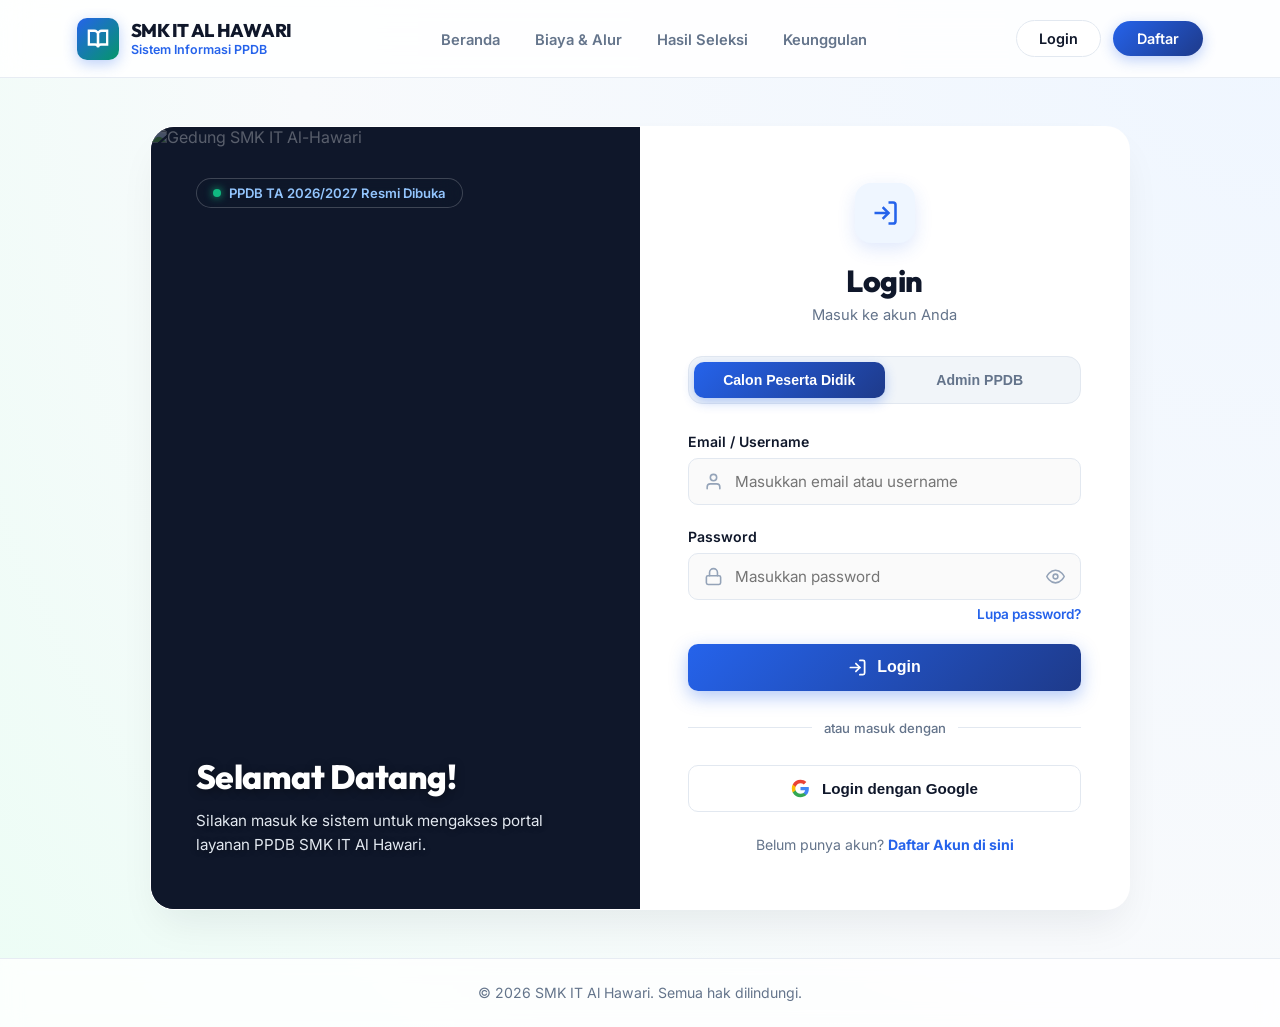
==== commit 683ae8db: "feat: perbarui visual banner login full cover dan batasi upload file maks 10MB" ====
--- a/dashboard-siswa.html
+++ b/dashboard-siswa.html
@@ -1,5 +1,6 @@
 <!DOCTYPE html>
 <html lang="id">
+
 <head>
   <meta charset="UTF-8" />
   <meta name="viewport" content="width=device-width, initial-scale=1.0" />
@@ -8,15 +9,20 @@
   <!-- Google Fonts -->
   <link rel="preconnect" href="https://fonts.googleapis.com" />
   <link rel="preconnect" href="https://fonts.gstatic.com" crossorigin />
-  <link href="https://fonts.googleapis.com/css2?family=Inter:wght@400;500;600;700&family=Outfit:wght@600;700;800&display=swap" rel="stylesheet" />
+  <link
+    href="https://fonts.googleapis.com/css2?family=Inter:wght@400;500;600;700&family=Outfit:wght@600;700;800&display=swap"
+    rel="stylesheet" />
 
   <style>
     :root {
-      --primary-dark: #0f172a;       /* Slate 900 */
+      --primary-dark: #0f172a;
+      /* Slate 900 */
       --sidebar-bg: #0f172a;
-      --primary-blue: #2563eb;       /* Royal Blue */
+      --primary-blue: #2563eb;
+      /* Royal Blue */
       --primary-hover: #1d4ed8;
-      --secondary: #059669;          /* Emerald */
+      --secondary: #059669;
+      /* Emerald */
 
       --bg-app: #f8fafc;
       --card-bg: #ffffff;
@@ -34,7 +40,11 @@
       --radius-sm: 10px;
     }
 
-    * { margin: 0; padding: 0; box-sizing: border-box; }
+    * {
+      margin: 0;
+      padding: 0;
+      box-sizing: border-box;
+    }
 
     body {
       font-family: 'Inter', sans-serif;
@@ -240,9 +250,13 @@
       margin: 1.4rem 0.8rem 0.5rem;
     }
 
-    .menu-section-label:first-child { margin-top: 0; }
-
-    .sidebar-menu { list-style: none; }
+    .menu-section-label:first-child {
+      margin-top: 0;
+    }
+
+    .sidebar-menu {
+      list-style: none;
+    }
 
     .menu-link {
       display: flex;
@@ -271,8 +285,14 @@
       box-shadow: 0 4px 14px rgba(37, 99, 235, 0.4);
     }
 
-    .menu-link svg { color: #64748b; }
-    .menu-link:hover svg, .menu-link.active svg { color: white; }
+    .menu-link svg {
+      color: #64748b;
+    }
+
+    .menu-link:hover svg,
+    .menu-link.active svg {
+      color: white;
+    }
 
     .btn-sidebar-logout {
       width: 100%;
@@ -470,10 +490,19 @@
       border-bottom: 1px dashed #f1f5f9;
     }
 
-    .info-item:last-child { border-bottom: none; }
-
-    .info-item .lbl { color: var(--text-muted); }
-    .info-item .val { font-weight: 700; color: var(--text-dark); text-align: right; }
+    .info-item:last-child {
+      border-bottom: none;
+    }
+
+    .info-item .lbl {
+      color: var(--text-muted);
+    }
+
+    .info-item .val {
+      font-weight: 700;
+      color: var(--text-dark);
+      text-align: right;
+    }
 
     /* STATUS BADGES */
     .status-badge {
@@ -484,9 +513,20 @@
       font-weight: 700;
     }
 
-    .badge-terverifikasi { background: #d1fae5; color: #047857; }
-    .badge-proses { background: #eff6ff; color: #1d4ed8; }
-    .badge-ditolak { background: #fee2e2; color: #b91c1c; }
+    .badge-terverifikasi {
+      background: #d1fae5;
+      color: #047857;
+    }
+
+    .badge-proses {
+      background: #eff6ff;
+      color: #1d4ed8;
+    }
+
+    .badge-ditolak {
+      background: #fee2e2;
+      color: #b91c1c;
+    }
 
     .circle-icon-lg {
       width: 56px;
@@ -522,7 +562,7 @@
       align-items: center;
       justify-content: center;
       flex-shrink: 0;
-      box-shadow: 0 4px 12px rgba(37,99,235,0.18);
+      box-shadow: 0 4px 12px rgba(37, 99, 235, 0.18);
     }
 
     .announcement-box {
@@ -640,15 +680,17 @@
     }
   </style>
 </head>
+
 <body>
 
   <!-- TOP NAVBAR -->
   <header class="top-navbar">
     <a href="index.html" class="nav-brand-group">
       <div class="brand-logo-box">
-        <svg xmlns="http://www.w3.org/2000/svg" width="22" height="22" viewBox="0 0 24 24" fill="none" stroke="currentColor" stroke-width="2.5">
-          <path d="M2 3h6a4 4 0 0 1 4 4v14a3 3 0 0 0-3-3H2z"/>
-          <path d="M22 3h-6a4 4 0 0 1 4 4v14a3 3 0 0 1 3-3h7z"/>
+        <svg xmlns="http://www.w3.org/2000/svg" width="22" height="22" viewBox="0 0 24 24" fill="none"
+          stroke="currentColor" stroke-width="2.5">
+          <path d="M2 3h6a4 4 0 0 1 4 4v14a3 3 0 0 0-3-3H2z" />
+          <path d="M22 3h-6a4 4 0 0 1 4 4v14a3 3 0 0 1 3-3h7z" />
         </svg>
       </div>
       <div>
@@ -659,9 +701,13 @@
 
     <div class="user-dropdown-container">
       <button type="button" class="user-profile-pill" id="userProfileBtn">
-        <img src="https://images.unsplash.com/photo-1534528741775-53994a69daeb?w=100&auto=format&fit=crop&q=80" id="navAvatarImg" class="user-avatar-img" alt="Avatar">
+        <img src="https://images.unsplash.com/photo-1534528741775-53994a69daeb?w=100&auto=format&fit=crop&q=80"
+          id="navAvatarImg" class="user-avatar-img" alt="Avatar">
         <span class="user-name-title" id="navStudentName">Loading...</span>
-        <svg xmlns="http://www.w3.org/2000/svg" width="16" height="16" viewBox="0 0 24 24" fill="none" stroke="#94a3b8" stroke-width="2"><polyline points="6 9 12 15 18 9"></polyline></svg>
+        <svg xmlns="http://www.w3.org/2000/svg" width="16" height="16" viewBox="0 0 24 24" fill="none" stroke="#94a3b8"
+          stroke-width="2">
+          <polyline points="6 9 12 15 18 9"></polyline>
+        </svg>
       </button>
 
       <div class="profile-dropdown-menu" id="profileDropdownMenu">
@@ -671,16 +717,30 @@
         </div>
         <div class="dropdown-divider"></div>
         <a href="profil.html" class="dropdown-item">
-          <svg xmlns="http://www.w3.org/2000/svg" width="16" height="16" viewBox="0 0 24 24" fill="none" stroke="currentColor" stroke-width="2"><path d="M20 21v-2a4 4 0 0 0-4-4H8a4 4 0 0 0-4 4v2"></path><circle cx="12" cy="7" r="4"></circle></svg>
+          <svg xmlns="http://www.w3.org/2000/svg" width="16" height="16" viewBox="0 0 24 24" fill="none"
+            stroke="currentColor" stroke-width="2">
+            <path d="M20 21v-2a4 4 0 0 0-4-4H8a4 4 0 0 0-4 4v2"></path>
+            <circle cx="12" cy="7" r="4"></circle>
+          </svg>
           Edit Profil &amp; Foto
         </a>
         <button type="button" class="dropdown-item" onclick="switchStudentView('biodata')">
-          <svg xmlns="http://www.w3.org/2000/svg" width="16" height="16" viewBox="0 0 24 24" fill="none" stroke="currentColor" stroke-width="2"><rect x="3" y="4" width="18" height="16" rx="2"></rect><circle cx="9" cy="10" r="2"></circle><line x1="15" y1="8" x2="17" y2="8"></line></svg>
+          <svg xmlns="http://www.w3.org/2000/svg" width="16" height="16" viewBox="0 0 24 24" fill="none"
+            stroke="currentColor" stroke-width="2">
+            <rect x="3" y="4" width="18" height="16" rx="2"></rect>
+            <circle cx="9" cy="10" r="2"></circle>
+            <line x1="15" y1="8" x2="17" y2="8"></line>
+          </svg>
           Biodata Siswa
         </button>
         <div class="dropdown-divider"></div>
         <button type="button" class="dropdown-item logout-item" id="dropdownLogoutBtn">
-          <svg xmlns="http://www.w3.org/2000/svg" width="16" height="16" viewBox="0 0 24 24" fill="none" stroke="currentColor" stroke-width="2"><path d="M9 21H5a2 2 0 0 1-2-2V5a2 2 0 0 1 2-2h4"></path><polyline points="16 17 21 12 16 7"></polyline><line x1="21" y1="12" x2="9" y2="12"></line></svg>
+          <svg xmlns="http://www.w3.org/2000/svg" width="16" height="16" viewBox="0 0 24 24" fill="none"
+            stroke="currentColor" stroke-width="2">
+            <path d="M9 21H5a2 2 0 0 1-2-2V5a2 2 0 0 1 2-2h4"></path>
+            <polyline points="16 17 21 12 16 7"></polyline>
+            <line x1="21" y1="12" x2="9" y2="12"></line>
+          </svg>
           Keluar
         </button>
       </div>
@@ -697,31 +757,52 @@
         <ul class="sidebar-menu">
           <li>
             <a href="#" class="menu-link active" id="navLinkStatus" onclick="switchStudentView('status', this)">
-              <svg xmlns="http://www.w3.org/2000/svg" width="18" height="18" viewBox="0 0 24 24" fill="none" stroke="currentColor" stroke-width="2"><polyline points="23 6 13.5 15.5 8.5 10.5 1 18"></polyline><polyline points="17 6 23 6 23 12"></polyline></svg>
+              <svg xmlns="http://www.w3.org/2000/svg" width="18" height="18" viewBox="0 0 24 24" fill="none"
+                stroke="currentColor" stroke-width="2">
+                <polyline points="23 6 13.5 15.5 8.5 10.5 1 18"></polyline>
+                <polyline points="17 6 23 6 23 12"></polyline>
+              </svg>
               Status &amp; Hasil Seleksi
             </a>
           </li>
           <li>
             <a href="#" class="menu-link" id="navLinkBiodata" onclick="switchStudentView('biodata', this)">
-              <svg xmlns="http://www.w3.org/2000/svg" width="18" height="18" viewBox="0 0 24 24" fill="none" stroke="currentColor" stroke-width="2"><path d="M20 21v-2a4 4 0 0 0-4-4H8a4 4 0 0 0-4 4v2"></path><circle cx="12" cy="7" r="4"></circle></svg>
+              <svg xmlns="http://www.w3.org/2000/svg" width="18" height="18" viewBox="0 0 24 24" fill="none"
+                stroke="currentColor" stroke-width="2">
+                <path d="M20 21v-2a4 4 0 0 0-4-4H8a4 4 0 0 0-4 4v2"></path>
+                <circle cx="12" cy="7" r="4"></circle>
+              </svg>
               Biodata &amp; Profil
             </a>
           </li>
           <li>
             <a href="cetak-kartu.html" class="menu-link" id="navLinkCetakKartu">
-              <svg xmlns="http://www.w3.org/2000/svg" width="18" height="18" viewBox="0 0 24 24" fill="none" stroke="currentColor" stroke-width="2"><polyline points="6 9 6 2 18 2 18 9"></polyline><path d="M6 18H4a2 2 0 0 1-2-2v-5a2 2 0 0 1 2-2h16a2 2 0 0 1 2 2v5a2 2 0 0 1-2 2h-2"></path><rect x="6" y="14" width="12" height="8"></rect></svg>
+              <svg xmlns="http://www.w3.org/2000/svg" width="18" height="18" viewBox="0 0 24 24" fill="none"
+                stroke="currentColor" stroke-width="2">
+                <polyline points="6 9 6 2 18 2 18 9"></polyline>
+                <path d="M6 18H4a2 2 0 0 1-2-2v-5a2 2 0 0 1 2-2h16a2 2 0 0 1 2 2v5a2 2 0 0 1-2 2h-2"></path>
+                <rect x="6" y="14" width="12" height="8"></rect>
+              </svg>
               Cetak Kartu Ujian (PDF)
             </a>
           </li>
           <li>
             <a href="#" class="menu-link" id="navLinkPengumuman" onclick="switchStudentView('pengumuman', this)">
-              <svg xmlns="http://www.w3.org/2000/svg" width="18" height="18" viewBox="0 0 24 24" fill="none" stroke="currentColor" stroke-width="2"><path d="M18 8A6 6 0 0 0 6 8c0 7-3 9-3 9h18s-3-2-3-9"></path><path d="M13.73 21a2 2 0 0 1-3.46 0"></path></svg>
+              <svg xmlns="http://www.w3.org/2000/svg" width="18" height="18" viewBox="0 0 24 24" fill="none"
+                stroke="currentColor" stroke-width="2">
+                <path d="M18 8A6 6 0 0 0 6 8c0 7-3 9-3 9h18s-3-2-3-9"></path>
+                <path d="M13.73 21a2 2 0 0 1-3.46 0"></path>
+              </svg>
               Pengumuman Kelulusan
             </a>
           </li>
           <li>
             <a href="biaya-alur.html" class="menu-link">
-              <svg xmlns="http://www.w3.org/2000/svg" width="18" height="18" viewBox="0 0 24 24" fill="none" stroke="currentColor" stroke-width="2"><rect x="2" y="5" width="20" height="14" rx="2"></rect><line x1="2" y1="10" x2="22" y2="10"></line></svg>
+              <svg xmlns="http://www.w3.org/2000/svg" width="18" height="18" viewBox="0 0 24 24" fill="none"
+                stroke="currentColor" stroke-width="2">
+                <rect x="2" y="5" width="20" height="14" rx="2"></rect>
+                <line x1="2" y1="10" x2="22" y2="10"></line>
+              </svg>
               Rincian Biaya &amp; Alur
             </a>
           </li>
@@ -729,14 +810,19 @@
       </div>
 
       <button class="btn-sidebar-logout" id="logoutBtn">
-        <svg xmlns="http://www.w3.org/2000/svg" width="18" height="18" viewBox="0 0 24 24" fill="none" stroke="currentColor" stroke-width="2"><path d="M9 21H5a2 2 0 0 1-2-2V5a2 2 0 0 1 2-2h4"></path><polyline points="16 17 21 12 16 7"></polyline><line x1="21" y1="12" x2="9" y2="12"></line></svg>
+        <svg xmlns="http://www.w3.org/2000/svg" width="18" height="18" viewBox="0 0 24 24" fill="none"
+          stroke="currentColor" stroke-width="2">
+          <path d="M9 21H5a2 2 0 0 1-2-2V5a2 2 0 0 1 2-2h4"></path>
+          <polyline points="16 17 21 12 16 7"></polyline>
+          <line x1="21" y1="12" x2="9" y2="12"></line>
+        </svg>
         Keluar
       </button>
     </aside>
 
     <!-- CENTER MAIN CONTENT (SPA CONTAINERS) -->
     <main class="main-content">
-      
+
       <!-- SPA VIEW 1: STATUS & HASIL SELEKSI (DEFAULT) -->
       <section class="spa-view active" id="viewStatus">
         <div class="content-header">
@@ -747,11 +833,14 @@
         <!-- STEPPER PROGRESS CARD -->
         <div class="stepper-card">
           <div class="card-heading">Ringkasan Status Pendaftaran</div>
-          
+
           <div class="stepper-wrapper">
             <div class="step-item completed">
               <div class="step-circle">
-                <svg xmlns="http://www.w3.org/2000/svg" width="20" height="20" viewBox="0 0 24 24" fill="none" stroke="currentColor" stroke-width="3"><polyline points="20 6 9 17 4 12"></polyline></svg>
+                <svg xmlns="http://www.w3.org/2000/svg" width="20" height="20" viewBox="0 0 24 24" fill="none"
+                  stroke="currentColor" stroke-width="3">
+                  <polyline points="20 6 9 17 4 12"></polyline>
+                </svg>
               </div>
               <div class="step-title">1. Pendaftaran</div>
               <div class="step-date" id="step1Date">18 Mei 2026</div>
@@ -760,7 +849,10 @@
 
             <div class="step-item completed">
               <div class="step-circle">
-                <svg xmlns="http://www.w3.org/2000/svg" width="20" height="20" viewBox="0 0 24 24" fill="none" stroke="currentColor" stroke-width="3"><polyline points="20 6 9 17 4 12"></polyline></svg>
+                <svg xmlns="http://www.w3.org/2000/svg" width="20" height="20" viewBox="0 0 24 24" fill="none"
+                  stroke="currentColor" stroke-width="3">
+                  <polyline points="20 6 9 17 4 12"></polyline>
+                </svg>
               </div>
               <div class="step-title">2. Unggah Dokumen</div>
               <div class="step-date" id="step2Date">18 Mei 2026</div>
@@ -770,7 +862,8 @@
             <div class="step-item active" id="step3Item">
               <div class="step-circle">3</div>
               <div class="step-title">3. Verifikasi Admin</div>
-              <div class="step-date" style="color:var(--primary-blue); font-weight:600;" id="step3StatusText">Sedang Diproses</div>
+              <div class="step-date" style="color:var(--primary-blue); font-weight:600;" id="step3StatusText">Sedang
+                Diproses</div>
             </div>
 
             <div class="step-item" id="step4Item">
@@ -789,12 +882,16 @@
 
         <!-- 2X2 CARDS GRID -->
         <div class="grid-2x2">
-          
+
           <!-- CARD 1: INFORMASI PENDAFTARAN -->
           <div class="info-card">
             <div class="card-heading" style="margin-bottom: 0.5rem;">Informasi Pendaftaran</div>
             <div class="card-top-icon">
-              <svg xmlns="http://www.w3.org/2000/svg" width="22" height="22" viewBox="0 0 24 24" fill="none" stroke="currentColor" stroke-width="2"><path d="M16 4h2a2 2 0 0 1 2 2v14a2 2 0 0 1-2 2H6a2 2 0 0 1-2-2V6a2 2 0 0 1 2-2h2"></path><rect x="8" y="2" width="8" height="4" rx="1" ry="1"></rect></svg>
+              <svg xmlns="http://www.w3.org/2000/svg" width="22" height="22" viewBox="0 0 24 24" fill="none"
+                stroke="currentColor" stroke-width="2">
+                <path d="M16 4h2a2 2 0 0 1 2 2v14a2 2 0 0 1-2 2H6a2 2 0 0 1-2-2V6a2 2 0 0 1 2-2h2"></path>
+                <rect x="8" y="2" width="8" height="4" rx="1" ry="1"></rect>
+              </svg>
             </div>
 
             <div class="info-list-rows">
@@ -820,9 +917,16 @@
               </div>
             </div>
 
-            <div style="margin-top: 14px; padding-top: 12px; border-top: 1px solid var(--border-color); display: flex; gap: 8px;">
-              <a href="cetak-kartu.html" class="btn-submit-spa" style="text-decoration:none; display:inline-flex; align-items:center; gap:8px; padding:9px 16px; font-size:0.84rem; border-radius:8px; width:100%; justify-content:center;">
-                <svg xmlns="http://www.w3.org/2000/svg" width="16" height="16" viewBox="0 0 24 24" fill="none" stroke="currentColor" stroke-width="2.5"><polyline points="6 9 6 2 18 2 18 9"></polyline><path d="M6 18H4a2 2 0 0 1-2-2v-5a2 2 0 0 1 2-2h16a2 2 0 0 1 2 2v5a2 2 0 0 1-2 2h-2"></path><rect x="6" y="14" width="12" height="8"></rect></svg>
+            <div
+              style="margin-top: 14px; padding-top: 12px; border-top: 1px solid var(--border-color); display: flex; gap: 8px;">
+              <a href="cetak-kartu.html" class="btn-submit-spa"
+                style="text-decoration:none; display:inline-flex; align-items:center; gap:8px; padding:9px 16px; font-size:0.84rem; border-radius:8px; width:100%; justify-content:center;">
+                <svg xmlns="http://www.w3.org/2000/svg" width="16" height="16" viewBox="0 0 24 24" fill="none"
+                  stroke="currentColor" stroke-width="2.5">
+                  <polyline points="6 9 6 2 18 2 18 9"></polyline>
+                  <path d="M6 18H4a2 2 0 0 1-2-2v-5a2 2 0 0 1 2-2h16a2 2 0 0 1 2 2v5a2 2 0 0 1-2 2h-2"></path>
+                  <rect x="6" y="14" width="12" height="8"></rect>
+                </svg>
                 Cetak Kartu Ujian (PDF)
               </a>
             </div>
@@ -832,16 +936,24 @@
           <div class="info-card">
             <div class="card-heading" style="margin-bottom: 0.5rem;">Status Verifikasi</div>
             <div class="card-top-icon">
-              <svg xmlns="http://www.w3.org/2000/svg" width="22" height="22" viewBox="0 0 24 24" fill="none" stroke="currentColor" stroke-width="2"><path d="M14 2H6a2 2 0 0 0-2 2v16a2 2 0 0 0 2 2h12a2 2 0 0 0 2-2V8z"></path><polyline points="14 2 14 8 20 8"></polyline></svg>
+              <svg xmlns="http://www.w3.org/2000/svg" width="22" height="22" viewBox="0 0 24 24" fill="none"
+                stroke="currentColor" stroke-width="2">
+                <path d="M14 2H6a2 2 0 0 0-2 2v16a2 2 0 0 0 2 2h12a2 2 0 0 0 2-2V8z"></path>
+                <polyline points="14 2 14 8 20 8"></polyline>
+              </svg>
             </div>
 
             <div class="status-verifikasi-box">
               <div class="circle-icon-lg" id="sVerifIcon">
-                <svg xmlns="http://www.w3.org/2000/svg" width="28" height="28" viewBox="0 0 24 24" fill="none" stroke="currentColor" stroke-width="2.5"><polyline points="20 6 9 17 4 12"></polyline></svg>
+                <svg xmlns="http://www.w3.org/2000/svg" width="28" height="28" viewBox="0 0 24 24" fill="none"
+                  stroke="currentColor" stroke-width="2.5">
+                  <polyline points="20 6 9 17 4 12"></polyline>
+                </svg>
               </div>
               <div>
                 <span class="status-badge badge-terverifikasi" id="sVerifBadge">Terverifikasi</span>
-                <div style="font-size:0.8rem; color:var(--text-muted); margin-top:4px;" id="sVerifSubtext">Data &amp; dokumen valid</div>
+                <div style="font-size:0.8rem; color:var(--text-muted); margin-top:4px;" id="sVerifSubtext">Data &amp;
+                  dokumen valid</div>
               </div>
             </div>
 
@@ -858,14 +970,22 @@
           <!-- CARD 3: STATUS SELEKSI -->
           <div class="info-card">
             <div class="card-heading">Status Seleksi</div>
-            
+
             <div class="seleksi-banner">
               <div class="seleksi-banner-icon">
-                <svg xmlns="http://www.w3.org/2000/svg" width="22" height="22" viewBox="0 0 24 24" fill="none" stroke="currentColor" stroke-width="2"><path d="M5 22h14"></path><path d="M5 2h14"></path><path d="M17 22v-4.172a2 2 0 0 0-.586-1.414L12 12l-4.414 4.414A2 2 0 0 0 7 17.828V22"></path><path d="M7 2v4.172a2 2 0 0 0 .586 1.414L12 12l4.414-4.414A2 2 0 0 0 17 6.172V2"></path></svg>
+                <svg xmlns="http://www.w3.org/2000/svg" width="22" height="22" viewBox="0 0 24 24" fill="none"
+                  stroke="currentColor" stroke-width="2">
+                  <path d="M5 22h14"></path>
+                  <path d="M5 2h14"></path>
+                  <path d="M17 22v-4.172a2 2 0 0 0-.586-1.414L12 12l-4.414 4.414A2 2 0 0 0 7 17.828V22"></path>
+                  <path d="M7 2v4.172a2 2 0 0 0 .586 1.414L12 12l4.414-4.414A2 2 0 0 0 17 6.172V2"></path>
+                </svg>
               </div>
               <div>
-                <div style="font-weight:800; font-size:0.95rem; color:var(--text-dark);" id="sSeleksiTitle">Seleksi Sedang Diproses</div>
-                <div style="font-size:0.78rem; color:var(--text-muted);" id="sSeleksiDesc">Data Anda sedang dalam tahap pengujian berkas panitia.</div>
+                <div style="font-weight:800; font-size:0.95rem; color:var(--text-dark);" id="sSeleksiTitle">Seleksi
+                  Sedang Diproses</div>
+                <div style="font-size:0.78rem; color:var(--text-muted);" id="sSeleksiDesc">Data Anda sedang dalam tahap
+                  pengujian berkas panitia.</div>
               </div>
             </div>
 
@@ -874,21 +994,33 @@
                 <div style="font-size:0.76rem; color:var(--text-muted);">Hasil seleksi diumumkan pada:</div>
                 <div style="font-weight:800; font-size:0.95rem; color:var(--primary-blue);">10 Juni 2026</div>
               </div>
-              <svg xmlns="http://www.w3.org/2000/svg" width="22" height="22" viewBox="0 0 24 24" fill="none" stroke="#2563eb" stroke-width="2"><rect x="3" y="4" width="18" height="18" rx="2" ry="2"></rect><line x1="16" y1="2" x2="16" y2="6"></line><line x1="8" y1="2" x2="8" y2="6"></line><line x1="3" y1="10" x2="21" y2="10"></line></svg>
+              <svg xmlns="http://www.w3.org/2000/svg" width="22" height="22" viewBox="0 0 24 24" fill="none"
+                stroke="#2563eb" stroke-width="2">
+                <rect x="3" y="4" width="18" height="18" rx="2" ry="2"></rect>
+                <line x1="16" y1="2" x2="16" y2="6"></line>
+                <line x1="8" y1="2" x2="8" y2="6"></line>
+                <line x1="3" y1="10" x2="21" y2="10"></line>
+              </svg>
             </div>
           </div>
 
           <!-- CARD 4: HASIL SELEKSI -->
           <div class="info-card">
             <div class="card-heading">Hasil Seleksi</div>
-            
+
             <div class="status-verifikasi-box" style="margin-top: 1rem;">
               <div class="circle-icon-lg" style="background:#f1f5f9; color:#64748b;" id="sHasilIcon">
-                <svg xmlns="http://www.w3.org/2000/svg" width="26" height="26" viewBox="0 0 24 24" fill="none" stroke="currentColor" stroke-width="2.5"><circle cx="12" cy="12" r="10"></circle><line x1="8" y1="12" x2="16" y2="12"></line></svg>
+                <svg xmlns="http://www.w3.org/2000/svg" width="26" height="26" viewBox="0 0 24 24" fill="none"
+                  stroke="currentColor" stroke-width="2.5">
+                  <circle cx="12" cy="12" r="10"></circle>
+                  <line x1="8" y1="12" x2="16" y2="12"></line>
+                </svg>
               </div>
               <div>
-                <span class="status-badge" style="background:#f1f5f9; color:#475569;" id="sHasilBadge">Belum Diumumkan</span>
-                <div style="font-size:0.78rem; color:var(--text-muted); margin-top:4px;">Hasil seleksi belum diumumkan.</div>
+                <span class="status-badge" style="background:#f1f5f9; color:#475569;" id="sHasilBadge">Belum
+                  Diumumkan</span>
+                <div style="font-size:0.78rem; color:var(--text-muted); margin-top:4px;">Hasil seleksi belum diumumkan.
+                </div>
               </div>
             </div>
 
@@ -904,16 +1036,29 @@
         <div class="help-banner">
           <div class="help-info">
             <div class="help-info-icon">
-              <svg xmlns="http://www.w3.org/2000/svg" width="22" height="22" viewBox="0 0 24 24" fill="none" stroke="currentColor" stroke-width="2"><circle cx="12" cy="12" r="10"></circle><line x1="12" y1="16" x2="12.01" y2="16"></line><line x1="12" y1="8" x2="12" y2="12"></line></svg>
+              <svg xmlns="http://www.w3.org/2000/svg" width="22" height="22" viewBox="0 0 24 24" fill="none"
+                stroke="currentColor" stroke-width="2">
+                <circle cx="12" cy="12" r="10"></circle>
+                <line x1="12" y1="16" x2="12.01" y2="16"></line>
+                <line x1="12" y1="8" x2="12" y2="12"></line>
+              </svg>
             </div>
             <div>
-              <div style="font-weight:800; font-size:0.92rem; color:var(--text-dark);">Punya Pertanyaan Seputar PPDB?</div>
-              <div style="font-size:0.8rem; color:var(--text-muted);">Silakan hubungi panitia PPDB jika ada kendala berkas.</div>
+              <div style="font-weight:800; font-size:0.92rem; color:var(--text-dark);">Punya Pertanyaan Seputar PPDB?
+              </div>
+              <div style="font-size:0.8rem; color:var(--text-muted);">Silakan hubungi panitia PPDB jika ada kendala
+                berkas.</div>
             </div>
           </div>
 
           <a href="https://wa.me/6281234567890" target="_blank" class="btn-help-contact">
-            <svg xmlns="http://www.w3.org/2000/svg" width="18" height="18" viewBox="0 0 24 24" fill="none" stroke="currentColor" stroke-width="2"><path d="M3 18v-6a9 9 0 0 1 18 0v6"></path><path d="M21 19a2 2 0 0 1-2 2h-1a2 2 0 0 1-2-2v-3a2 2 0 0 1 2-2h3zM3 19a2 2 0 0 0 2 2h1a2 2 0 0 0 2-2v-3a2 2 0 0 0-2-2H3z"></path></svg>
+            <svg xmlns="http://www.w3.org/2000/svg" width="18" height="18" viewBox="0 0 24 24" fill="none"
+              stroke="currentColor" stroke-width="2">
+              <path d="M3 18v-6a9 9 0 0 1 18 0v6"></path>
+              <path
+                d="M21 19a2 2 0 0 1-2 2h-1a2 2 0 0 1-2-2v-3a2 2 0 0 1 2-2h3zM3 19a2 2 0 0 0 2 2h1a2 2 0 0 0 2-2v-3a2 2 0 0 0-2-2H3z">
+              </path>
+            </svg>
             Hubungi Kami
           </a>
         </div>
@@ -921,62 +1066,140 @@
 
       <!-- SPA VIEW 2: BIODATA & PROFIL -->
       <section class="spa-view" id="viewBiodata">
-        <div class="content-header" style="display:flex; justify-content:space-between; align-items:center; flex-wrap:wrap; gap:1rem;">
+        <div class="content-header"
+          style="display:flex; justify-content:space-between; align-items:center; flex-wrap:wrap; gap:1rem;">
           <div>
             <h1>Lengkapi Data Pendaftaran</h1>
             <p>Data diri Anda yang tersimpan di sistem. Klik Update Data untuk mengubah.</p>
           </div>
-          <button type="button" id="btnUpdateData" style="background:#2563eb; color:white; border:none; padding:10px 20px; border-radius:8px; font-weight:600; cursor:pointer; display:flex; gap:8px; align-items:center; font-family:'Inter', sans-serif;">
-            <svg xmlns="http://www.w3.org/2000/svg" width="16" height="16" viewBox="0 0 24 24" fill="none" stroke="currentColor" stroke-width="2"><path d="M11 4H4a2 2 0 0 0-2 2v14a2 2 0 0 0 2 2h14a2 2 0 0 0 2-2v-7"></path><path d="M18.5 2.5a2.121 2.121 0 0 1 3 3L12 15l-4 1 1-4 9.5-9.5z"></path></svg>
+          <button type="button" id="btnUpdateData"
+            style="background:#2563eb; color:white; border:none; padding:10px 20px; border-radius:8px; font-weight:600; cursor:pointer; display:flex; gap:8px; align-items:center; font-family:'Inter', sans-serif;">
+            <svg xmlns="http://www.w3.org/2000/svg" width="16" height="16" viewBox="0 0 24 24" fill="none"
+              stroke="currentColor" stroke-width="2">
+              <path d="M11 4H4a2 2 0 0 0-2 2v14a2 2 0 0 0 2 2h14a2 2 0 0 0 2-2v-7"></path>
+              <path d="M18.5 2.5a2.121 2.121 0 0 1 3 3L12 15l-4 1 1-4 9.5-9.5z"></path>
+            </svg>
             Update Data
           </button>
         </div>
 
         <!-- OCR SCANNER -->
-        <div style="background:white; border:1px solid var(--border-color); border-radius:18px; padding:1.5rem; margin-bottom:1.5rem; box-shadow:0 10px 30px rgba(0,0,0,0.02);">
+        <div
+          style="background:white; border:1px solid var(--border-color); border-radius:18px; padding:1.5rem; margin-bottom:1.5rem; box-shadow:0 10px 30px rgba(0,0,0,0.02);">
           <div style="display:flex; align-items:center; gap:1.5rem; margin-bottom:1.5rem;">
             <div style="flex:1;">
-              <h3 style="font-size:1.05rem; color:var(--text-dark); margin-bottom:4px;">Isi Data Cepat via AI Scanner</h3>
-              <p style="font-size:0.85rem; color:var(--text-muted); line-height:1.5;">Pindai foto Kartu Keluarga (KK) atau dokumen lainnya, sistem akan otomatis mengekstrak teks menggunakan Gemini AI.</p>
+              <h3 style="font-size:1.05rem; color:var(--text-dark); margin-bottom:4px;">Isi Data Cepat via AI Scanner
+              </h3>
+              <p style="font-size:0.85rem; color:var(--text-muted); line-height:1.5;">Pindai foto Kartu Keluarga (KK)
+                atau dokumen lainnya, sistem akan otomatis mengekstrak teks menggunakan Gemini AI. <strong style="color:var(--primary);">Maksimal ukuran file: 10 MB per berkas.</strong></p>
             </div>
           </div>
+
+          <!-- OCR Status Progress -->
+          <div id="ocrStatusArea"
+            style="display:none; margin-bottom:1.5rem; padding:12px 16px; border-radius:12px; border:1px solid #bfdbfe; background:#eff6ff;">
+            <div style="display:flex; align-items:center; gap:12px;">
+              <div class="ocr-spinner"
+                style="width:20px; height:20px; border:3px solid #2563eb; border-top-color:transparent; border-radius:50%; animation:ocr-spin 1s linear infinite;">
+              </div>
+              <span id="ocrStatusText" style="font-size:0.88rem; font-weight:700; color:#1e40af;">Mengunggah berkas ke
+                AI...</span>
+            </div>
+            <div style="margin-top:10px; height:6px; background:#e2e8f0; border-radius:3px; overflow:hidden;">
+              <div id="ocrProgressBar"
+                style="width:0%; height:100%; background:linear-gradient(90deg, #2563eb, #3b82f6); border-radius:3px; transition:width 0.3s ease;">
+              </div>
+            </div>
+            <style>
+              @keyframes ocr-spin {
+                0% {
+                  transform: rotate(0deg);
+                }
+
+                100% {
+                  transform: rotate(360deg);
+                }
+              }
+            </style>
+          </div>
+
           <div style="display:grid; grid-template-columns:repeat(auto-fit, minmax(200px, 1fr)); gap:1rem;">
             <!-- Upload KK -->
-            <div style="border:2px dashed #cbd5e1; border-radius:12px; padding:1rem; text-align:center; background:#fafafa; cursor:pointer;" onclick="document.getElementById('spaFileKK').click()">
-              <div style="font-weight:600; color:#2563eb; font-size:0.85rem; display:flex; flex-direction:column; align-items:center; gap:4px;">
-                <svg xmlns="http://www.w3.org/2000/svg" width="24" height="24" fill="none" stroke="currentColor" stroke-width="2"><path d="M21 15v4a2 2 0 0 1-2 2H5a2 2 0 0 1-2-2v-4"></path><polyline points="17 8 12 3 7 8"></polyline><line x1="12" y1="3" x2="12" y2="15"></line></svg>
+            <div
+              style="border:2px dashed #cbd5e1; border-radius:12px; padding:1rem; text-align:center; background:#fafafa; cursor:pointer;"
+              onclick="document.getElementById('spaFileKK').click()">
+              <div
+                style="font-weight:600; color:#2563eb; font-size:0.85rem; display:flex; flex-direction:column; align-items:center; gap:4px;">
+                <svg xmlns="http://www.w3.org/2000/svg" width="24" height="24" fill="none" stroke="currentColor"
+                  stroke-width="2">
+                  <path d="M21 15v4a2 2 0 0 1-2 2H5a2 2 0 0 1-2-2v-4"></path>
+                  <polyline points="17 8 12 3 7 8"></polyline>
+                  <line x1="12" y1="3" x2="12" y2="15"></line>
+                </svg>
                 Upload KK
               </div>
               <input type="file" id="spaFileKK" style="display:none;" accept="image/*">
             </div>
             <!-- Upload Akte -->
-            <div style="border:2px dashed #cbd5e1; border-radius:12px; padding:1rem; text-align:center; background:#fafafa; cursor:pointer;" onclick="document.getElementById('spaFileAkte').click()">
-              <div style="font-weight:600; color:#2563eb; font-size:0.85rem; display:flex; flex-direction:column; align-items:center; gap:4px;">
-                <svg xmlns="http://www.w3.org/2000/svg" width="24" height="24" fill="none" stroke="currentColor" stroke-width="2"><path d="M21 15v4a2 2 0 0 1-2 2H5a2 2 0 0 1-2-2v-4"></path><polyline points="17 8 12 3 7 8"></polyline><line x1="12" y1="3" x2="12" y2="15"></line></svg>
+            <div
+              style="border:2px dashed #cbd5e1; border-radius:12px; padding:1rem; text-align:center; background:#fafafa; cursor:pointer;"
+              onclick="document.getElementById('spaFileAkte').click()">
+              <div
+                style="font-weight:600; color:#2563eb; font-size:0.85rem; display:flex; flex-direction:column; align-items:center; gap:4px;">
+                <svg xmlns="http://www.w3.org/2000/svg" width="24" height="24" fill="none" stroke="currentColor"
+                  stroke-width="2">
+                  <path d="M21 15v4a2 2 0 0 1-2 2H5a2 2 0 0 1-2-2v-4"></path>
+                  <polyline points="17 8 12 3 7 8"></polyline>
+                  <line x1="12" y1="3" x2="12" y2="15"></line>
+                </svg>
                 Upload Akte Kelahiran
               </div>
               <input type="file" id="spaFileAkte" style="display:none;" accept="image/*">
             </div>
             <!-- Upload Ijazah -->
-            <div style="border:2px dashed #cbd5e1; border-radius:12px; padding:1rem; text-align:center; background:#fafafa; cursor:pointer;" onclick="document.getElementById('spaFileIjazah').click()">
-              <div style="font-weight:600; color:#2563eb; font-size:0.85rem; display:flex; flex-direction:column; align-items:center; gap:4px;">
-                <svg xmlns="http://www.w3.org/2000/svg" width="24" height="24" fill="none" stroke="currentColor" stroke-width="2"><path d="M21 15v4a2 2 0 0 1-2 2H5a2 2 0 0 1-2-2v-4"></path><polyline points="17 8 12 3 7 8"></polyline><line x1="12" y1="3" x2="12" y2="15"></line></svg>
+            <div
+              style="border:2px dashed #cbd5e1; border-radius:12px; padding:1rem; text-align:center; background:#fafafa; cursor:pointer;"
+              onclick="document.getElementById('spaFileIjazah').click()">
+              <div
+                style="font-weight:600; color:#2563eb; font-size:0.85rem; display:flex; flex-direction:column; align-items:center; gap:4px;">
+                <svg xmlns="http://www.w3.org/2000/svg" width="24" height="24" fill="none" stroke="currentColor"
+                  stroke-width="2">
+                  <path d="M21 15v4a2 2 0 0 1-2 2H5a2 2 0 0 1-2-2v-4"></path>
+                  <polyline points="17 8 12 3 7 8"></polyline>
+                  <line x1="12" y1="3" x2="12" y2="15"></line>
+                </svg>
                 Upload Ijazah / SKL
               </div>
               <input type="file" id="spaFileIjazah" style="display:none;" accept="image/*">
             </div>
             <!-- Upload Pas Foto -->
-            <div style="border:2px dashed #cbd5e1; border-radius:12px; padding:1rem; text-align:center; background:#fafafa; cursor:pointer;" onclick="document.getElementById('spaFileFoto').click()">
-              <div style="font-weight:600; color:#2563eb; font-size:0.85rem; display:flex; flex-direction:column; align-items:center; gap:4px;">
-                <svg xmlns="http://www.w3.org/2000/svg" width="24" height="24" fill="none" stroke="currentColor" stroke-width="2"><path d="M21 15v4a2 2 0 0 1-2 2H5a2 2 0 0 1-2-2v-4"></path><polyline points="17 8 12 3 7 8"></polyline><line x1="12" y1="3" x2="12" y2="15"></line></svg>
+            <div
+              style="border:2px dashed #cbd5e1; border-radius:12px; padding:1rem; text-align:center; background:#fafafa; cursor:pointer;"
+              onclick="document.getElementById('spaFileFoto').click()">
+              <div
+                style="font-weight:600; color:#2563eb; font-size:0.85rem; display:flex; flex-direction:column; align-items:center; gap:4px;">
+                <svg xmlns="http://www.w3.org/2000/svg" width="24" height="24" fill="none" stroke="currentColor"
+                  stroke-width="2">
+                  <path d="M21 15v4a2 2 0 0 1-2 2H5a2 2 0 0 1-2-2v-4"></path>
+                  <polyline points="17 8 12 3 7 8"></polyline>
+                  <line x1="12" y1="3" x2="12" y2="15"></line>
+                </svg>
                 Upload Pas Foto
               </div>
               <input type="file" id="spaFileFoto" style="display:none;" accept="image/*">
             </div>
             <!-- Upload Lainnya -->
-            <div style="border:2px dashed #cbd5e1; border-radius:12px; padding:1rem; text-align:center; background:#fafafa; cursor:pointer;" onclick="document.getElementById('spaFileLain').click()">
-              <div style="font-weight:600; color:#2563eb; font-size:0.85rem; display:flex; flex-direction:column; align-items:center; gap:4px;">
-                <svg xmlns="http://www.w3.org/2000/svg" width="24" height="24" fill="none" stroke="currentColor" stroke-width="2"><path d="M21 15v4a2 2 0 0 1-2 2H5a2 2 0 0 1-2-2v-4"></path><polyline points="17 8 12 3 7 8"></polyline><line x1="12" y1="3" x2="12" y2="15"></line></svg>
+            <div
+              style="border:2px dashed #cbd5e1; border-radius:12px; padding:1rem; text-align:center; background:#fafafa; cursor:pointer;"
+              onclick="document.getElementById('spaFileLain').click()">
+              <div
+                style="font-weight:600; color:#2563eb; font-size:0.85rem; display:flex; flex-direction:column; align-items:center; gap:4px;">
+                <svg xmlns="http://www.w3.org/2000/svg" width="24" height="24" fill="none" stroke="currentColor"
+                  stroke-width="2">
+                  <path d="M21 15v4a2 2 0 0 1-2 2H5a2 2 0 0 1-2-2v-4"></path>
+                  <polyline points="17 8 12 3 7 8"></polyline>
+                  <line x1="12" y1="3" x2="12" y2="15"></line>
+                </svg>
                 Dokumen Lain
               </div>
               <input type="file" id="spaFileLain" style="display:none;" accept="image/*">
@@ -986,441 +1209,452 @@
 
         <form id="spaBiodataFormFull" class="full-biodata-form">
           <fieldset id="formFieldset" disabled style="border:none; padding:0; margin:0;">
-          
-          <!-- CARD 1: Data Registrasi -->
-          <div class="card-section" style="background:white; border:1px solid var(--border-color); border-radius:18px; padding:2rem; margin-bottom:1.5rem; box-shadow:0 10px 30px rgba(0,0,0,0.03);">
-            <h3 style="margin-bottom:1.5rem; font-size:1.1rem; color:var(--text-dark);">1. Data Registrasi</h3>
-            <div class="form-grid-2">
-              <div class="form-group smk-only" style="display: none;">
-                <label>Pilihan Jurusan 1 <span class="required">*</span></label>
-                <select name="jurusan1" class="custom-input">
-                  <option value="">-- Pilih Jurusan --</option>
-                  <option value="DPIB">DPIB / Arsitek Bangunan</option>
-                  <option value="ATPH">ATPH (Agribisnis)</option>
-                  <option value="DKV">DKV (Desain Komunikasi Visual)</option>
-                </select>
-              </div>
-              <div class="form-group smk-only" style="display: none;">
-                <label>Pilihan Jurusan 2</label>
-                <select name="jurusan2" class="custom-input">
-                  <option value="">-- Pilih Alternatif --</option>
-                  <option value="DPIB">DPIB / Arsitek Bangunan</option>
-                  <option value="ATPH">ATPH (Agribisnis)</option>
-                  <option value="DKV">DKV (Desain Komunikasi Visual)</option>
-                </select>
-              </div>
-              <div class="form-group">
-                <label>Asal Sekolah <span class="required">*</span></label>
-                <input type="text" name="sekolah" class="custom-input" required placeholder="Contoh: SMP Negeri 1 Serang">
-              </div>
-              <div class="form-group">
-                <label>NPSN Asal Sekolah</label>
-                <input type="text" name="npsn" class="custom-input" placeholder="8 digit NPSN">
-              </div>
-              <div class="form-group">
-                <label>Tahun Lulus <span class="required">*</span></label>
-                <select name="tahun_lulus" class="custom-input" required>
-                  <option value="">-- Pilih Tahun --</option>
-                  <option value="2026">2026</option>
-                  <option value="2025">2025</option>
-                  <option value="2024">2024</option>
-                </select>
-              </div>
-              <div class="form-group">
-                <label>Prestasi</label>
-                <input type="text" name="prestasi" class="custom-input" placeholder="Tingkat Nasional/Provinsi">
-              </div>
-            </div>
-          </div>
-
-          <!-- CARD 2: Data Pribadi Siswa -->
-          <div class="card-section" style="background:white; border:1px solid var(--border-color); border-radius:18px; padding:2rem; margin-bottom:1.5rem; box-shadow:0 10px 30px rgba(0,0,0,0.03);">
-            <h3 style="margin-bottom:1.5rem; font-size:1.1rem; color:var(--text-dark);">2. Data Pribadi Siswa</h3>
-            <div class="form-grid-2">
-              <div class="form-group" style="grid-column: span 2;">
-                <label>Nama Lengkap (Sesuai Ijazah) <span class="required">*</span></label>
-                <input type="text" name="nama" id="spaNamaFull" class="custom-input" required>
-              </div>
-              <div class="form-group">
-                <label>Jenis Kelamin <span class="required">*</span></label>
-                <select name="jk" class="custom-input" required>
-                  <option value="">-- Pilih --</option>
-                  <option value="Laki-laki">Laki-laki</option>
-                  <option value="Perempuan">Perempuan</option>
-                </select>
-              </div>
-              <div class="form-group">
-                <label>Agama <span class="required">*</span></label>
-                <select name="agama" class="custom-input" required>
-                  <option value="">-- Pilih --</option>
-                  <option value="Islam">Islam</option>
-                  <option value="Kristen">Kristen</option>
-                  <option value="Khatolik">Khatolik</option>
-                  <option value="Hindu">Hindu</option>
-                  <option value="Buddha">Buddha</option>
-                  <option value="Konghucu">Konghucu</option>
-                </select>
-              </div>
-              <div class="form-group">
-                <label>NISN <span class="required">*</span></label>
-                <input type="text" name="nisn" class="custom-input" required placeholder="10 digit" maxlength="10">
-              </div>
-              <div class="form-group">
-                <label>NIK Siswa <span class="required">*</span></label>
-                <input type="text" name="nik" class="custom-input" required placeholder="16 digit" maxlength="16">
-              </div>
-              <div class="form-group">
-                <label>No KK (Kartu Keluarga)</label>
-                <input type="text" name="no_kk" class="custom-input" placeholder="16 digit KK" maxlength="16">
-              </div>
-              <div class="form-group">
-                <label>Tempat Lahir <span class="required">*</span></label>
-                <input type="text" name="tempat" class="custom-input" required>
-              </div>
-              <div class="form-group">
-                <label>Tanggal Lahir <span class="required">*</span></label>
-                <input type="date" name="tgl" class="custom-input" required>
-              </div>
-              <div class="form-group">
-                <label>Anak Ke</label>
-                <input type="number" name="anak_ke" class="custom-input" min="1">
-              </div>
-              <div class="form-group">
-                <label>Jumlah Saudara Kandung</label>
-                <input type="number" name="jml_sdr_kandung" class="custom-input" min="0">
-              </div>
-              <div class="form-group">
-                <label>Jumlah Saudara Tiri</label>
-                <input type="number" name="jml_sdr_tiri" class="custom-input" min="0" value="0">
-              </div>
-              <div class="form-group">
-                <label>Jumlah Saudara Angkat</label>
-                <input type="number" name="jml_sdr_angkat" class="custom-input" min="0" value="0">
-              </div>
-              <div class="form-group">
-                <label>No HP Siswa / WhatsApp <span class="required">*</span></label>
-                <input type="text" name="hp" class="custom-input" required placeholder="08xxxx">
-              </div>
-              <div class="form-group">
-                <label>Email Siswa</label>
-                <input type="email" name="email_siswa" class="custom-input" placeholder="email@contoh.com">
-              </div>
-              <div class="form-group">
-                <label>Cita-cita</label>
-                <input type="text" name="cita_cita" class="custom-input" placeholder="Contoh: Dokter, TNI, dll">
-              </div>
-            </div>
-          </div>
-
-          <!-- CARD 3: Alamat & Domisili -->
-          <div class="card-section" style="background:white; border:1px solid var(--border-color); border-radius:18px; padding:2rem; margin-bottom:1.5rem; box-shadow:0 10px 30px rgba(0,0,0,0.03);">
-            <h3 style="margin-bottom:1.5rem; font-size:1.1rem; color:var(--text-dark);">3. Alamat &amp; Domisili</h3>
-            <div class="form-grid-2">
-              <div class="form-group" style="grid-column: span 2;">
-                <label>Alamat Lengkap <span class="required">*</span></label>
-                <textarea name="alamat" class="custom-input" required rows="2" placeholder="Nama Gedung / Perumahan / Patokan..."></textarea>
-              </div>
-              <div class="form-group">
-                <label>Jalan / Dusun</label>
-                <input type="text" name="jalan" class="custom-input" placeholder="Jl. Raya...">
-              </div>
-              <div class="form-group">
-                <label>RT</label>
-                <input type="text" name="rt" class="custom-input" placeholder="001">
-              </div>
-              <div class="form-group">
-                <label>RW</label>
-                <input type="text" name="rw" class="custom-input" placeholder="002">
-              </div>
-              <div class="form-group">
-                <label>Desa/Kelurahan <span class="required">*</span></label>
-                <input type="text" name="desa" class="custom-input" required>
-              </div>
-              <div class="form-group">
-                <label>Kecamatan <span class="required">*</span></label>
-                <input type="text" name="kec" class="custom-input" required>
-              </div>
-              <div class="form-group">
-                <label>Kabupaten/Kota <span class="required">*</span></label>
-                <input type="text" name="kab" class="custom-input" required>
-              </div>
-              <div class="form-group">
-                <label>Provinsi <span class="required">*</span></label>
-                <input type="text" name="provinsi" class="custom-input" required>
-              </div>
-              <div class="form-group">
-                <label>Kode Pos</label>
-                <input type="text" name="kode_pos" class="custom-input" placeholder="12345">
-              </div>
-              <div class="form-group">
-                <label>Titik Koordinat</label>
-                <input type="text" name="koordinat" class="custom-input" placeholder="-6.200000, 106.816666">
-              </div>
-              <div class="form-group">
-                <label>Tinggal Bersama</label>
-                <select name="tinggal_bersama" class="custom-input">
-                  <option value="Orang Tua">Orang Tua</option>
-                  <option value="Wali">Wali</option>
-                  <option value="Kos">Kos</option>
-                  <option value="Asrama">Asrama</option>
-                  <option value="Lainnya">Lainnya</option>
-                </select>
-              </div>
-              <div class="form-group">
-                <label>Moda Transportasi</label>
-                <select name="transportasi" class="custom-input">
-                  <option value="Jalan Kaki">Jalan Kaki</option>
-                  <option value="Kendaraan Pribadi">Kendaraan Pribadi</option>
-                  <option value="Angkutan Umum">Angkutan Umum</option>
-                  <option value="Antar Jemput">Antar Jemput</option>
-                </select>
-              </div>
-              <div class="form-group">
-                <label>Jarak ke Sekolah (km)</label>
-                <input type="number" name="jarak_sekolah" class="custom-input" step="0.1" placeholder="Contoh: 1.5">
-              </div>
-              <div class="form-group">
-                <label>Waktu Tempuh (menit)</label>
-                <input type="number" name="waktu_tempuh" class="custom-input" placeholder="Contoh: 15">
-              </div>
-            </div>
-          </div>
-
-          <!-- CARD 4: Data Ayah & Ibu -->
-          <div class="card-section" style="background:white; border:1px solid var(--border-color); border-radius:18px; padding:2rem; margin-bottom:1.5rem; box-shadow:0 10px 30px rgba(0,0,0,0.03);">
-            <h3 style="margin-bottom:1.5rem; font-size:1.1rem; color:var(--text-dark);">4. Data Orang Tua Kandung</h3>
-            
-            <h4 style="color:#2563eb; margin-bottom:1rem; font-size:1rem;">A. Data Ayah</h4>
-            <div class="form-grid-2" style="margin-bottom: 2rem;">
-              <div class="form-group">
-                <label>Nama Ayah <span class="required">*</span></label>
-                <input type="text" name="ayah" class="custom-input" required>
-              </div>
-              <div class="form-group">
-                <label>Status Ayah</label>
-                <select name="status_ayah" class="custom-input">
-                  <option value="Masih Hidup">Masih Hidup</option>
-                  <option value="Meninggal">Meninggal</option>
-                </select>
-              </div>
-              <div class="form-group">
-                <label>Tempat Lahir Ayah</label>
-                <input type="text" name="tempat_lahir_ayah" class="custom-input">
-              </div>
-              <div class="form-group">
-                <label>Tahun Lahir Ayah</label>
-                <input type="text" name="tahun_lahir_ayah" class="custom-input" placeholder="Contoh: 1975">
-              </div>
-              <div class="form-group">
-                <label>NIK Ayah</label>
-                <input type="text" name="nik_ayah" class="custom-input" maxlength="16">
-              </div>
-              <div class="form-group">
-                <label>Pendidikan Ayah</label>
-                <select name="pendidikan_ayah" class="custom-input">
-                  <option value="">-- Pilih --</option>
-                  <option value="SD/Sederajat">SD/Sederajat</option>
-                  <option value="SMP/Sederajat">SMP/Sederajat</option>
-                  <option value="SMA/Sederajat">SMA/Sederajat</option>
-                  <option value="D1/D2/D3">D1/D2/D3</option>
-                  <option value="S1">S1</option>
-                  <option value="S2/S3">S2/S3</option>
-                </select>
-              </div>
-              <div class="form-group">
-                <label>Pekerjaan Ayah <span class="required">*</span></label>
-                <input type="text" name="kerja_ayah" class="custom-input" required>
-              </div>
-              <div class="form-group">
-                <label>Penghasilan Ayah</label>
-                <select name="penghasilan_ayah" class="custom-input">
-                  <option value="">-- Pilih --</option>
-                  <option value="< Rp 1.000.000">&lt; Rp 1.000.000</option>
-                  <option value="Rp 1.000.000 - Rp 2.000.000">Rp 1.000.000 - Rp 2.000.000</option>
-                  <option value="Rp 2.000.000 - Rp 5.000.000">Rp 2.000.000 - Rp 5.000.000</option>
-                  <option value="> Rp 5.000.000">&gt; Rp 5.000.000</option>
-                </select>
-              </div>
-              <div class="form-group">
-                <label>No HP Ayah</label>
-                <input type="text" name="hp_ayah" class="custom-input">
-              </div>
-            </div>
-
-            <h4 style="color:#2563eb; margin-bottom:1rem; font-size:1rem;">B. Data Ibu</h4>
-            <div class="form-grid-2">
-              <div class="form-group">
-                <label>Nama Ibu <span class="required">*</span></label>
-                <input type="text" name="ibu" class="custom-input" required>
-              </div>
-              <div class="form-group">
-                <label>Status Ibu</label>
-                <select name="status_ibu" class="custom-input">
-                  <option value="Masih Hidup">Masih Hidup</option>
-                  <option value="Meninggal">Meninggal</option>
-                </select>
-              </div>
-              <div class="form-group">
-                <label>Tempat Lahir Ibu</label>
-                <input type="text" name="tempat_lahir_ibu" class="custom-input">
-              </div>
-              <div class="form-group">
-                <label>Tahun Lahir Ibu</label>
-                <input type="text" name="tahun_lahir_ibu" class="custom-input" placeholder="Contoh: 1980">
-              </div>
-              <div class="form-group">
-                <label>NIK Ibu</label>
-                <input type="text" name="nik_ibu" class="custom-input" maxlength="16">
-              </div>
-              <div class="form-group">
-                <label>Pendidikan Ibu</label>
-                <select name="pendidikan_ibu" class="custom-input">
-                  <option value="">-- Pilih --</option>
-                  <option value="SD/Sederajat">SD/Sederajat</option>
-                  <option value="SMP/Sederajat">SMP/Sederajat</option>
-                  <option value="SMA/Sederajat">SMA/Sederajat</option>
-                  <option value="D1/D2/D3">D1/D2/D3</option>
-                  <option value="S1">S1</option>
-                  <option value="S2/S3">S2/S3</option>
-                </select>
-              </div>
-              <div class="form-group">
-                <label>Pekerjaan Ibu <span class="required">*</span></label>
-                <input type="text" name="kerja_ibu" class="custom-input" required>
-              </div>
-              <div class="form-group">
-                <label>Penghasilan Ibu</label>
-                <select name="penghasilan_ibu" class="custom-input">
-                  <option value="">-- Pilih --</option>
-                  <option value="< Rp 1.000.000">&lt; Rp 1.000.000</option>
-                  <option value="Rp 1.000.000 - Rp 2.000.000">Rp 1.000.000 - Rp 2.000.000</option>
-                  <option value="Rp 2.000.000 - Rp 5.000.000">Rp 2.000.000 - Rp 5.000.000</option>
-                  <option value="> Rp 5.000.000">&gt; Rp 5.000.000</option>
-                </select>
-              </div>
-              <div class="form-group">
-                <label>No HP Ibu</label>
-                <input type="text" name="hp_ibu" class="custom-input">
-              </div>
-            </div>
-          </div>
-
-          <!-- CARD 5: Data Wali & Bantuan -->
-          <div class="card-section" style="background:white; border:1px solid var(--border-color); border-radius:18px; padding:2rem; margin-bottom:1.5rem; box-shadow:0 10px 30px rgba(0,0,0,0.03);">
-            <h3 style="margin-bottom:1.5rem; font-size:1.1rem; color:var(--text-dark);">5. Data Wali &amp; Bantuan</h3>
-            <div class="form-grid-2" style="margin-bottom: 2rem;">
-              <div class="form-group">
-                <label>Nama Wali (Jika ada)</label>
-                <input type="text" name="nama_wali" class="custom-input">
-              </div>
-              <div class="form-group">
-                <label>NIK Wali</label>
-                <input type="text" name="nik_wali" class="custom-input" maxlength="16">
-              </div>
-              <div class="form-group">
-                <label>Tahun Lahir Wali</label>
-                <input type="text" name="tahun_lahir_wali" class="custom-input">
-              </div>
-              <div class="form-group">
-                <label>Pendidikan Wali</label>
-                <select name="pendidikan_wali" class="custom-input">
-                  <option value="">-- Pilih --</option>
-                  <option value="SD/Sederajat">SD/Sederajat</option>
-                  <option value="SMP/Sederajat">SMP/Sederajat</option>
-                  <option value="SMA/Sederajat">SMA/Sederajat</option>
-                  <option value="D1/D2/D3">D1/D2/D3</option>
-                  <option value="S1">S1</option>
-                  <option value="S2/S3">S2/S3</option>
-                </select>
-              </div>
-              <div class="form-group">
-                <label>Pekerjaan Wali</label>
-                <input type="text" name="kerja_wali" class="custom-input">
-              </div>
-              <div class="form-group">
-                <label>Penghasilan Wali</label>
-                <select name="penghasilan_wali" class="custom-input">
-                  <option value="">-- Pilih --</option>
-                  <option value="< Rp 1.000.000">&lt; Rp 1.000.000</option>
-                  <option value="Rp 1.000.000 - Rp 2.000.000">Rp 1.000.000 - Rp 2.000.000</option>
-                  <option value="Rp 2.000.000 - Rp 5.000.000">Rp 2.000.000 - Rp 5.000.000</option>
-                  <option value="> Rp 5.000.000">&gt; Rp 5.000.000</option>
-                </select>
-              </div>
-              <div class="form-group">
-                <label>No HP Wali</label>
-                <input type="text" name="hp_wali" class="custom-input">
-              </div>
-            </div>
-            
-            <h4 style="color:#2563eb; margin-bottom:1rem; font-size:1rem;">Program Bantuan (Jika ada)</h4>
-            <div class="form-grid-2">
-              <div class="form-group">
-                <label>Penerima KIP / PIP / PKH</label>
-                <select name="penerima_kip" class="custom-input">
-                  <option value="Tidak">Tidak</option>
-                  <option value="Ya">Ya</option>
-                </select>
-              </div>
-              <div class="form-group">
-                <label>Nomor KIP / PIP / PKH</label>
-                <input type="text" name="no_kip" class="custom-input" placeholder="Masukkan Nomor jika Ya">
-              </div>
-            </div>
-          </div>
-
-          <!-- CARD 6: Data Fisik & Lainnya -->
-          <div class="card-section" style="background:white; border:1px solid var(--border-color); border-radius:18px; padding:2rem; margin-bottom:1.5rem; box-shadow:0 10px 30px rgba(0,0,0,0.03);">
-            <h3 style="margin-bottom:1.5rem; font-size:1.1rem; color:var(--text-dark);">6. Data Fisik &amp; Kesehatan</h3>
-            <div class="form-grid-2">
-              <div class="form-group">
-                <label>Tinggi Badan (cm)</label>
-                <input type="number" name="tinggi_badan" class="custom-input" min="50">
-              </div>
-              <div class="form-group">
-                <label>Berat Badan (kg)</label>
-                <input type="number" name="berat_badan" class="custom-input" min="10">
-              </div>
-              <div class="form-group">
-                <label>Golongan Darah</label>
-                <select name="golongan_darah" class="custom-input">
-                  <option value="-">Tidak Tahu</option>
-                  <option value="A">A</option>
-                  <option value="B">B</option>
-                  <option value="AB">AB</option>
-                  <option value="O">O</option>
-                </select>
-              </div>
-              <div class="form-group">
-                <label>Kebutuhan Khusus</label>
-                <select name="kebutuhan_khusus" class="custom-input">
-                  <option value="Tidak">Tidak</option>
-                  <option value="Tunanetra">Tunanetra</option>
-                  <option value="Tunarungu">Tunarungu</option>
-                  <option value="Tunagrahita">Tunagrahita</option>
-                  <option value="Tunadaksa">Tunadaksa</option>
-                  <option value="Lainnya">Lainnya</option>
-                </select>
-              </div>
-              <div class="form-group" style="grid-column: span 2;">
-                <label>Riwayat Penyakit (Bila Ada)</label>
-                <input type="text" name="riwayat_penyakit" class="custom-input" placeholder="Asma, Jantung, dll">
-              </div>
-              <div class="form-group" style="grid-column: span 2;">
-                <label>Yang Membiayai Sekolah</label>
-                <select name="biaya_sekolah" class="custom-input">
-                  <option value="Orang Tua">Orang Tua</option>
-                  <option value="Wali">Wali</option>
-                  <option value="Sendiri">Sendiri</option>
-                  <option value="Pemerintah/Beasiswa">Pemerintah/Beasiswa</option>
-                </select>
-              </div>
-            </div>
-          </div>
-
-          <div style="text-align:right; display:none;" id="submitContainer">
-            <button type="submit" class="btn-submit-spa" style="padding:14px 28px; font-size:1.05rem;">Simpan Formulir Data</button>
-          </div>
+
+            <!-- CARD 1: Data Registrasi -->
+            <div class="card-section"
+              style="background:white; border:1px solid var(--border-color); border-radius:18px; padding:2rem; margin-bottom:1.5rem; box-shadow:0 10px 30px rgba(0,0,0,0.03);">
+              <h3 style="margin-bottom:1.5rem; font-size:1.1rem; color:var(--text-dark);">1. Data Registrasi</h3>
+              <div class="form-grid-2">
+                <div class="form-group smk-only" style="display: none;">
+                  <label>Pilihan Jurusan 1 <span class="required">*</span></label>
+                  <select name="jurusan1" class="custom-input">
+                    <option value="">-- Pilih Jurusan --</option>
+                    <option value="DPIB">DPIB / Arsitek Bangunan</option>
+                    <option value="ATPH">ATPH (Agribisnis)</option>
+                    <option value="DKV">DKV (Desain Komunikasi Visual)</option>
+                  </select>
+                </div>
+                <div class="form-group smk-only" style="display: none;">
+                  <label>Pilihan Jurusan 2</label>
+                  <select name="jurusan2" class="custom-input">
+                    <option value="">-- Pilih Alternatif --</option>
+                    <option value="DPIB">DPIB / Arsitek Bangunan</option>
+                    <option value="ATPH">ATPH (Agribisnis)</option>
+                    <option value="DKV">DKV (Desain Komunikasi Visual)</option>
+                  </select>
+                </div>
+                <div class="form-group">
+                  <label>Asal Sekolah <span class="required">*</span></label>
+                  <input type="text" name="sekolah" class="custom-input" required
+                    placeholder="Contoh: SMP Negeri 1 Serang">
+                </div>
+                <div class="form-group">
+                  <label>NPSN Asal Sekolah</label>
+                  <input type="text" name="npsn" class="custom-input" placeholder="8 digit NPSN">
+                </div>
+                <div class="form-group">
+                  <label>Tahun Lulus <span class="required">*</span></label>
+                  <select name="tahun_lulus" class="custom-input" required>
+                    <option value="">-- Pilih Tahun --</option>
+                    <option value="2026">2026</option>
+                    <option value="2025">2025</option>
+                    <option value="2024">2024</option>
+                  </select>
+                </div>
+                <div class="form-group">
+                  <label>Prestasi</label>
+                  <input type="text" name="prestasi" class="custom-input" placeholder="Tingkat Nasional/Provinsi">
+                </div>
+              </div>
+            </div>
+
+            <!-- CARD 2: Data Pribadi Siswa -->
+            <div class="card-section"
+              style="background:white; border:1px solid var(--border-color); border-radius:18px; padding:2rem; margin-bottom:1.5rem; box-shadow:0 10px 30px rgba(0,0,0,0.03);">
+              <h3 style="margin-bottom:1.5rem; font-size:1.1rem; color:var(--text-dark);">2. Data Pribadi Siswa</h3>
+              <div class="form-grid-2">
+                <div class="form-group" style="grid-column: span 2;">
+                  <label>Nama Lengkap (Sesuai Ijazah) <span class="required">*</span></label>
+                  <input type="text" name="nama" id="spaNamaFull" class="custom-input" required>
+                </div>
+                <div class="form-group">
+                  <label>Jenis Kelamin <span class="required">*</span></label>
+                  <select name="jk" class="custom-input" required>
+                    <option value="">-- Pilih --</option>
+                    <option value="Laki-laki">Laki-laki</option>
+                    <option value="Perempuan">Perempuan</option>
+                  </select>
+                </div>
+                <div class="form-group">
+                  <label>Agama <span class="required">*</span></label>
+                  <select name="agama" class="custom-input" required>
+                    <option value="">-- Pilih --</option>
+                    <option value="Islam">Islam</option>
+                    <option value="Kristen">Kristen</option>
+                    <option value="Khatolik">Khatolik</option>
+                    <option value="Hindu">Hindu</option>
+                    <option value="Buddha">Buddha</option>
+                    <option value="Konghucu">Konghucu</option>
+                  </select>
+                </div>
+                <div class="form-group">
+                  <label>NISN <span class="required">*</span></label>
+                  <input type="text" name="nisn" class="custom-input" required placeholder="10 digit" maxlength="10">
+                </div>
+                <div class="form-group">
+                  <label>NIK Siswa <span class="required">*</span></label>
+                  <input type="text" name="nik" class="custom-input" required placeholder="16 digit" maxlength="16">
+                </div>
+                <div class="form-group">
+                  <label>No KK (Kartu Keluarga)</label>
+                  <input type="text" name="no_kk" class="custom-input" placeholder="16 digit KK" maxlength="16">
+                </div>
+                <div class="form-group">
+                  <label>Tempat Lahir <span class="required">*</span></label>
+                  <input type="text" name="tempat" class="custom-input" required>
+                </div>
+                <div class="form-group">
+                  <label>Tanggal Lahir <span class="required">*</span></label>
+                  <input type="date" name="tgl" class="custom-input" required>
+                </div>
+                <div class="form-group">
+                  <label>Anak Ke</label>
+                  <input type="number" name="anak_ke" class="custom-input" min="1">
+                </div>
+                <div class="form-group">
+                  <label>Jumlah Saudara Kandung</label>
+                  <input type="number" name="jml_sdr_kandung" class="custom-input" min="0">
+                </div>
+                <div class="form-group">
+                  <label>Jumlah Saudara Tiri</label>
+                  <input type="number" name="jml_sdr_tiri" class="custom-input" min="0" value="0">
+                </div>
+                <div class="form-group">
+                  <label>Jumlah Saudara Angkat</label>
+                  <input type="number" name="jml_sdr_angkat" class="custom-input" min="0" value="0">
+                </div>
+                <div class="form-group">
+                  <label>No HP Siswa / WhatsApp <span class="required">*</span></label>
+                  <input type="text" name="hp" class="custom-input" required placeholder="08xxxx">
+                </div>
+                <div class="form-group">
+                  <label>Email Siswa</label>
+                  <input type="email" name="email_siswa" class="custom-input" placeholder="email@contoh.com">
+                </div>
+                <div class="form-group">
+                  <label>Cita-cita</label>
+                  <input type="text" name="cita_cita" class="custom-input" placeholder="Contoh: Dokter, TNI, dll">
+                </div>
+              </div>
+            </div>
+
+            <!-- CARD 3: Alamat & Domisili -->
+            <div class="card-section"
+              style="background:white; border:1px solid var(--border-color); border-radius:18px; padding:2rem; margin-bottom:1.5rem; box-shadow:0 10px 30px rgba(0,0,0,0.03);">
+              <h3 style="margin-bottom:1.5rem; font-size:1.1rem; color:var(--text-dark);">3. Alamat &amp; Domisili</h3>
+              <div class="form-grid-2">
+                <div class="form-group" style="grid-column: span 2;">
+                  <label>Alamat Lengkap <span class="required">*</span></label>
+                  <textarea name="alamat" class="custom-input" required rows="2"
+                    placeholder="Nama Gedung / Perumahan / Patokan..."></textarea>
+                </div>
+                <div class="form-group">
+                  <label>Jalan / Dusun</label>
+                  <input type="text" name="jalan" class="custom-input" placeholder="Jl. Raya...">
+                </div>
+                <div class="form-group">
+                  <label>RT</label>
+                  <input type="text" name="rt" class="custom-input" placeholder="001">
+                </div>
+                <div class="form-group">
+                  <label>RW</label>
+                  <input type="text" name="rw" class="custom-input" placeholder="002">
+                </div>
+                <div class="form-group">
+                  <label>Desa/Kelurahan <span class="required">*</span></label>
+                  <input type="text" name="desa" class="custom-input" required>
+                </div>
+                <div class="form-group">
+                  <label>Kecamatan <span class="required">*</span></label>
+                  <input type="text" name="kec" class="custom-input" required>
+                </div>
+                <div class="form-group">
+                  <label>Kabupaten/Kota <span class="required">*</span></label>
+                  <input type="text" name="kab" class="custom-input" required>
+                </div>
+                <div class="form-group">
+                  <label>Provinsi <span class="required">*</span></label>
+                  <input type="text" name="provinsi" class="custom-input" required>
+                </div>
+                <div class="form-group">
+                  <label>Kode Pos</label>
+                  <input type="text" name="kode_pos" class="custom-input" placeholder="12345">
+                </div>
+                <div class="form-group">
+                  <label>Titik Koordinat</label>
+                  <input type="text" name="koordinat" class="custom-input" placeholder="-6.200000, 106.816666">
+                </div>
+                <div class="form-group">
+                  <label>Tinggal Bersama</label>
+                  <select name="tinggal_bersama" class="custom-input">
+                    <option value="Orang Tua">Orang Tua</option>
+                    <option value="Wali">Wali</option>
+                    <option value="Kos">Kos</option>
+                    <option value="Asrama">Asrama</option>
+                    <option value="Lainnya">Lainnya</option>
+                  </select>
+                </div>
+                <div class="form-group">
+                  <label>Moda Transportasi</label>
+                  <select name="transportasi" class="custom-input">
+                    <option value="Jalan Kaki">Jalan Kaki</option>
+                    <option value="Kendaraan Pribadi">Kendaraan Pribadi</option>
+                    <option value="Angkutan Umum">Angkutan Umum</option>
+                    <option value="Antar Jemput">Antar Jemput</option>
+                  </select>
+                </div>
+                <div class="form-group">
+                  <label>Jarak ke Sekolah (km)</label>
+                  <input type="number" name="jarak_sekolah" class="custom-input" step="0.1" placeholder="Contoh: 1.5">
+                </div>
+                <div class="form-group">
+                  <label>Waktu Tempuh (menit)</label>
+                  <input type="number" name="waktu_tempuh" class="custom-input" placeholder="Contoh: 15">
+                </div>
+              </div>
+            </div>
+
+            <!-- CARD 4: Data Ayah & Ibu -->
+            <div class="card-section"
+              style="background:white; border:1px solid var(--border-color); border-radius:18px; padding:2rem; margin-bottom:1.5rem; box-shadow:0 10px 30px rgba(0,0,0,0.03);">
+              <h3 style="margin-bottom:1.5rem; font-size:1.1rem; color:var(--text-dark);">4. Data Orang Tua Kandung</h3>
+
+              <h4 style="color:#2563eb; margin-bottom:1rem; font-size:1rem;">A. Data Ayah</h4>
+              <div class="form-grid-2" style="margin-bottom: 2rem;">
+                <div class="form-group">
+                  <label>Nama Ayah <span class="required">*</span></label>
+                  <input type="text" name="ayah" class="custom-input" required>
+                </div>
+                <div class="form-group">
+                  <label>Status Ayah</label>
+                  <select name="status_ayah" class="custom-input">
+                    <option value="Masih Hidup">Masih Hidup</option>
+                    <option value="Meninggal">Meninggal</option>
+                  </select>
+                </div>
+                <div class="form-group">
+                  <label>Tempat Lahir Ayah</label>
+                  <input type="text" name="tempat_lahir_ayah" class="custom-input">
+                </div>
+                <div class="form-group">
+                  <label>Tahun Lahir Ayah</label>
+                  <input type="text" name="tahun_lahir_ayah" class="custom-input" placeholder="Contoh: 1975">
+                </div>
+                <div class="form-group">
+                  <label>NIK Ayah</label>
+                  <input type="text" name="nik_ayah" class="custom-input" maxlength="16">
+                </div>
+                <div class="form-group">
+                  <label>Pendidikan Ayah</label>
+                  <select name="pendidikan_ayah" class="custom-input">
+                    <option value="">-- Pilih --</option>
+                    <option value="SD/Sederajat">SD/Sederajat</option>
+                    <option value="SMP/Sederajat">SMP/Sederajat</option>
+                    <option value="SMA/Sederajat">SMA/Sederajat</option>
+                    <option value="D1/D2/D3">D1/D2/D3</option>
+                    <option value="S1">S1</option>
+                    <option value="S2/S3">S2/S3</option>
+                  </select>
+                </div>
+                <div class="form-group">
+                  <label>Pekerjaan Ayah <span class="required">*</span></label>
+                  <input type="text" name="kerja_ayah" class="custom-input" required>
+                </div>
+                <div class="form-group">
+                  <label>Penghasilan Ayah</label>
+                  <select name="penghasilan_ayah" class="custom-input">
+                    <option value="">-- Pilih --</option>
+                    <option value="< Rp 1.000.000">&lt; Rp 1.000.000</option>
+                    <option value="Rp 1.000.000 - Rp 2.000.000">Rp 1.000.000 - Rp 2.000.000</option>
+                    <option value="Rp 2.000.000 - Rp 5.000.000">Rp 2.000.000 - Rp 5.000.000</option>
+                    <option value="> Rp 5.000.000">&gt; Rp 5.000.000</option>
+                  </select>
+                </div>
+                <div class="form-group">
+                  <label>No HP Ayah</label>
+                  <input type="text" name="hp_ayah" class="custom-input">
+                </div>
+              </div>
+
+              <h4 style="color:#2563eb; margin-bottom:1rem; font-size:1rem;">B. Data Ibu</h4>
+              <div class="form-grid-2">
+                <div class="form-group">
+                  <label>Nama Ibu <span class="required">*</span></label>
+                  <input type="text" name="ibu" class="custom-input" required>
+                </div>
+                <div class="form-group">
+                  <label>Status Ibu</label>
+                  <select name="status_ibu" class="custom-input">
+                    <option value="Masih Hidup">Masih Hidup</option>
+                    <option value="Meninggal">Meninggal</option>
+                  </select>
+                </div>
+                <div class="form-group">
+                  <label>Tempat Lahir Ibu</label>
+                  <input type="text" name="tempat_lahir_ibu" class="custom-input">
+                </div>
+                <div class="form-group">
+                  <label>Tahun Lahir Ibu</label>
+                  <input type="text" name="tahun_lahir_ibu" class="custom-input" placeholder="Contoh: 1980">
+                </div>
+                <div class="form-group">
+                  <label>NIK Ibu</label>
+                  <input type="text" name="nik_ibu" class="custom-input" maxlength="16">
+                </div>
+                <div class="form-group">
+                  <label>Pendidikan Ibu</label>
+                  <select name="pendidikan_ibu" class="custom-input">
+                    <option value="">-- Pilih --</option>
+                    <option value="SD/Sederajat">SD/Sederajat</option>
+                    <option value="SMP/Sederajat">SMP/Sederajat</option>
+                    <option value="SMA/Sederajat">SMA/Sederajat</option>
+                    <option value="D1/D2/D3">D1/D2/D3</option>
+                    <option value="S1">S1</option>
+                    <option value="S2/S3">S2/S3</option>
+                  </select>
+                </div>
+                <div class="form-group">
+                  <label>Pekerjaan Ibu <span class="required">*</span></label>
+                  <input type="text" name="kerja_ibu" class="custom-input" required>
+                </div>
+                <div class="form-group">
+                  <label>Penghasilan Ibu</label>
+                  <select name="penghasilan_ibu" class="custom-input">
+                    <option value="">-- Pilih --</option>
+                    <option value="< Rp 1.000.000">&lt; Rp 1.000.000</option>
+                    <option value="Rp 1.000.000 - Rp 2.000.000">Rp 1.000.000 - Rp 2.000.000</option>
+                    <option value="Rp 2.000.000 - Rp 5.000.000">Rp 2.000.000 - Rp 5.000.000</option>
+                    <option value="> Rp 5.000.000">&gt; Rp 5.000.000</option>
+                  </select>
+                </div>
+                <div class="form-group">
+                  <label>No HP Ibu</label>
+                  <input type="text" name="hp_ibu" class="custom-input">
+                </div>
+              </div>
+            </div>
+
+            <!-- CARD 5: Data Wali & Bantuan -->
+            <div class="card-section"
+              style="background:white; border:1px solid var(--border-color); border-radius:18px; padding:2rem; margin-bottom:1.5rem; box-shadow:0 10px 30px rgba(0,0,0,0.03);">
+              <h3 style="margin-bottom:1.5rem; font-size:1.1rem; color:var(--text-dark);">5. Data Wali &amp; Bantuan
+              </h3>
+              <div class="form-grid-2" style="margin-bottom: 2rem;">
+                <div class="form-group">
+                  <label>Nama Wali (Jika ada)</label>
+                  <input type="text" name="nama_wali" class="custom-input">
+                </div>
+                <div class="form-group">
+                  <label>NIK Wali</label>
+                  <input type="text" name="nik_wali" class="custom-input" maxlength="16">
+                </div>
+                <div class="form-group">
+                  <label>Tahun Lahir Wali</label>
+                  <input type="text" name="tahun_lahir_wali" class="custom-input">
+                </div>
+                <div class="form-group">
+                  <label>Pendidikan Wali</label>
+                  <select name="pendidikan_wali" class="custom-input">
+                    <option value="">-- Pilih --</option>
+                    <option value="SD/Sederajat">SD/Sederajat</option>
+                    <option value="SMP/Sederajat">SMP/Sederajat</option>
+                    <option value="SMA/Sederajat">SMA/Sederajat</option>
+                    <option value="D1/D2/D3">D1/D2/D3</option>
+                    <option value="S1">S1</option>
+                    <option value="S2/S3">S2/S3</option>
+                  </select>
+                </div>
+                <div class="form-group">
+                  <label>Pekerjaan Wali</label>
+                  <input type="text" name="kerja_wali" class="custom-input">
+                </div>
+                <div class="form-group">
+                  <label>Penghasilan Wali</label>
+                  <select name="penghasilan_wali" class="custom-input">
+                    <option value="">-- Pilih --</option>
+                    <option value="< Rp 1.000.000">&lt; Rp 1.000.000</option>
+                    <option value="Rp 1.000.000 - Rp 2.000.000">Rp 1.000.000 - Rp 2.000.000</option>
+                    <option value="Rp 2.000.000 - Rp 5.000.000">Rp 2.000.000 - Rp 5.000.000</option>
+                    <option value="> Rp 5.000.000">&gt; Rp 5.000.000</option>
+                  </select>
+                </div>
+                <div class="form-group">
+                  <label>No HP Wali</label>
+                  <input type="text" name="hp_wali" class="custom-input">
+                </div>
+              </div>
+
+              <h4 style="color:#2563eb; margin-bottom:1rem; font-size:1rem;">Program Bantuan (Jika ada)</h4>
+              <div class="form-grid-2">
+                <div class="form-group">
+                  <label>Penerima KIP / PIP / PKH</label>
+                  <select name="penerima_kip" class="custom-input">
+                    <option value="Tidak">Tidak</option>
+                    <option value="Ya">Ya</option>
+                  </select>
+                </div>
+                <div class="form-group">
+                  <label>Nomor KIP / PIP / PKH</label>
+                  <input type="text" name="no_kip" class="custom-input" placeholder="Masukkan Nomor jika Ya">
+                </div>
+              </div>
+            </div>
+
+            <!-- CARD 6: Data Fisik & Lainnya -->
+            <div class="card-section"
+              style="background:white; border:1px solid var(--border-color); border-radius:18px; padding:2rem; margin-bottom:1.5rem; box-shadow:0 10px 30px rgba(0,0,0,0.03);">
+              <h3 style="margin-bottom:1.5rem; font-size:1.1rem; color:var(--text-dark);">6. Data Fisik &amp; Kesehatan
+              </h3>
+              <div class="form-grid-2">
+                <div class="form-group">
+                  <label>Tinggi Badan (cm)</label>
+                  <input type="number" name="tinggi_badan" class="custom-input" min="50">
+                </div>
+                <div class="form-group">
+                  <label>Berat Badan (kg)</label>
+                  <input type="number" name="berat_badan" class="custom-input" min="10">
+                </div>
+                <div class="form-group">
+                  <label>Golongan Darah</label>
+                  <select name="golongan_darah" class="custom-input">
+                    <option value="-">Tidak Tahu</option>
+                    <option value="A">A</option>
+                    <option value="B">B</option>
+                    <option value="AB">AB</option>
+                    <option value="O">O</option>
+                  </select>
+                </div>
+                <div class="form-group">
+                  <label>Kebutuhan Khusus</label>
+                  <select name="kebutuhan_khusus" class="custom-input">
+                    <option value="Tidak">Tidak</option>
+                    <option value="Tunanetra">Tunanetra</option>
+                    <option value="Tunarungu">Tunarungu</option>
+                    <option value="Tunagrahita">Tunagrahita</option>
+                    <option value="Tunadaksa">Tunadaksa</option>
+                    <option value="Lainnya">Lainnya</option>
+                  </select>
+                </div>
+                <div class="form-group" style="grid-column: span 2;">
+                  <label>Riwayat Penyakit (Bila Ada)</label>
+                  <input type="text" name="riwayat_penyakit" class="custom-input" placeholder="Asma, Jantung, dll">
+                </div>
+                <div class="form-group" style="grid-column: span 2;">
+                  <label>Yang Membiayai Sekolah</label>
+                  <select name="biaya_sekolah" class="custom-input">
+                    <option value="Orang Tua">Orang Tua</option>
+                    <option value="Wali">Wali</option>
+                    <option value="Sendiri">Sendiri</option>
+                    <option value="Pemerintah/Beasiswa">Pemerintah/Beasiswa</option>
+                  </select>
+                </div>
+              </div>
+            </div>
+
+            <div style="text-align:right; display:none;" id="submitContainer">
+              <button type="submit" class="btn-submit-spa" style="padding:14px 28px; font-size:1.05rem;">Simpan Formulir
+                Data</button>
+            </div>
           </fieldset>
         </form>
       </section>
@@ -1434,19 +1668,34 @@
           <p>Informasi resmi kelulusan dan seleksi peserta didik baru.</p>
         </div>
 
-        <div style="background:white; border:1px solid var(--border-color); border-radius:18px; padding:2rem; margin-bottom:1.5rem;">
-          <div style="background:#eff6ff; border-left:4px solid #2563eb; padding:1.2rem; border-radius:8px; margin-bottom:1.5rem;">
+        <div
+          style="background:white; border:1px solid var(--border-color); border-radius:18px; padding:2rem; margin-bottom:1.5rem;">
+          <div
+            style="background:#eff6ff; border-left:4px solid #2563eb; padding:1.2rem; border-radius:8px; margin-bottom:1.5rem;">
             <strong style="color:#1e40af;">📢 Jadwal Pengumuman Kelulusan Gelombang 1</strong>
-            <p style="font-size:0.88rem; color:#1e3a8a; margin-top:4px;">Pengumuman resmi hasil seleksi penerimaan murid baru Tahun Ajaran 2026/2027 telah dirilis. Anda dapat mengecek status kelulusan secara lengkap di portal seleksi atau melalui tombol di bawah ini.</p>
+            <p style="font-size:0.88rem; color:#1e3a8a; margin-top:4px;">Pengumuman resmi hasil seleksi penerimaan murid
+              baru Tahun Ajaran 2026/2027 telah dirilis. Anda dapat mengecek status kelulusan secara lengkap di portal
+              seleksi atau melalui tombol di bawah ini.</p>
           </div>
 
           <div style="display:flex; gap:12px; flex-wrap:wrap;">
-            <a href="pengumuman.html" class="btn-submit-spa" style="text-decoration:none; display:inline-flex; align-items:center; gap:8px;">
-              <svg xmlns="http://www.w3.org/2000/svg" width="18" height="18" viewBox="0 0 24 24" fill="none" stroke="currentColor" stroke-width="2.5"><circle cx="11" cy="11" r="8"></circle><line x1="21" y1="21" x2="16.65" y2="16.65"></line></svg>
+            <a href="pengumuman.html" class="btn-submit-spa"
+              style="text-decoration:none; display:inline-flex; align-items:center; gap:8px;">
+              <svg xmlns="http://www.w3.org/2000/svg" width="18" height="18" viewBox="0 0 24 24" fill="none"
+                stroke="currentColor" stroke-width="2.5">
+                <circle cx="11" cy="11" r="8"></circle>
+                <line x1="21" y1="21" x2="16.65" y2="16.65"></line>
+              </svg>
               Buka Portal Pengumuman Publik
             </a>
-            <a href="cetak-kartu.html" style="text-decoration:none; display:inline-flex; align-items:center; gap:8px; padding:12px 24px; background:white; border:1.5px solid var(--border-color); color:var(--text-dark); border-radius:var(--radius-sm); font-weight:700; font-size:0.9rem;">
-              <svg xmlns="http://www.w3.org/2000/svg" width="18" height="18" viewBox="0 0 24 24" fill="none" stroke="currentColor" stroke-width="2"><polyline points="6 9 6 2 18 2 18 9"></polyline><path d="M6 18H4a2 2 0 0 1-2-2v-5a2 2 0 0 1 2-2h16a2 2 0 0 1 2 2v5a2 2 0 0 1-2 2h-2"></path><rect x="6" y="14" width="12" height="8"></rect></svg>
+            <a href="cetak-kartu.html"
+              style="text-decoration:none; display:inline-flex; align-items:center; gap:8px; padding:12px 24px; background:white; border:1.5px solid var(--border-color); color:var(--text-dark); border-radius:var(--radius-sm); font-weight:700; font-size:0.9rem;">
+              <svg xmlns="http://www.w3.org/2000/svg" width="18" height="18" viewBox="0 0 24 24" fill="none"
+                stroke="currentColor" stroke-width="2">
+                <polyline points="6 9 6 2 18 2 18 9"></polyline>
+                <path d="M6 18H4a2 2 0 0 1-2-2v-5a2 2 0 0 1 2-2h16a2 2 0 0 1 2 2v5a2 2 0 0 1-2 2h-2"></path>
+                <rect x="6" y="14" width="12" height="8"></rect>
+              </svg>
               Cetak Kartu Tanda Peserta
             </a>
           </div>
@@ -1458,14 +1707,26 @@
   </div>
 
   <!-- CUSTOM MODAL DIALOG OVERLAY -->
-  <div class="custom-modal-overlay" id="appModalOverlay" style="position:fixed; inset:0; background:rgba(15,23,42,0.65); backdrop-filter:blur(8px); display:flex; align-items:center; justify-content:center; z-index:9999; opacity:0; pointer-events:none; transition:all 0.25s;">
-    <div style="background:white; border-radius:20px; padding:2rem; width:90%; max-width:420px; text-align:center; box-shadow: 0 25px 50px -12px rgba(0,0,0,0.25);">
-      <div id="appModalIconBox" style="width:52px; height:52px; border-radius:50%; margin:0 auto 1rem; display:flex; align-items:center; justify-content:center; background:#eff6ff; color:#2563eb; font-size:1.4rem;">
-        <svg xmlns="http://www.w3.org/2000/svg" width="26" height="26" viewBox="0 0 24 24" fill="none" stroke="currentColor" stroke-width="2.5"><circle cx="12" cy="12" r="10"></circle><line x1="12" y1="16" x2="12.01" y2="16"></line><line x1="12" y1="8" x2="12" y2="12"></line></svg>
+  <div class="custom-modal-overlay" id="appModalOverlay"
+    style="position:fixed; inset:0; background:rgba(15,23,42,0.65); backdrop-filter:blur(8px); display:flex; align-items:center; justify-content:center; z-index:9999; opacity:0; pointer-events:none; transition:all 0.25s;">
+    <div
+      style="background:white; border-radius:20px; padding:2rem; width:90%; max-width:420px; text-align:center; box-shadow: 0 25px 50px -12px rgba(0,0,0,0.25);">
+      <div id="appModalIconBox"
+        style="width:52px; height:52px; border-radius:50%; margin:0 auto 1rem; display:flex; align-items:center; justify-content:center; background:#eff6ff; color:#2563eb; font-size:1.4rem;">
+        <svg xmlns="http://www.w3.org/2000/svg" width="26" height="26" viewBox="0 0 24 24" fill="none"
+          stroke="currentColor" stroke-width="2.5">
+          <circle cx="12" cy="12" r="10"></circle>
+          <line x1="12" y1="16" x2="12.01" y2="16"></line>
+          <line x1="12" y1="8" x2="12" y2="12"></line>
+        </svg>
       </div>
-      <div style="font-family:'Outfit',sans-serif; font-size:1.2rem; font-weight:800; color:#0f172a; margin-bottom:0.4rem;" id="appModalTitle">Judul</div>
+      <div
+        style="font-family:'Outfit',sans-serif; font-size:1.2rem; font-weight:800; color:#0f172a; margin-bottom:0.4rem;"
+        id="appModalTitle">Judul</div>
       <div style="font-size:0.9rem; color:#64748b; line-height:1.6;" id="appModalMessage">Pesan...</div>
-      <button style="margin-top:1.5rem; width:100%; padding:12px; background:linear-gradient(135deg, #2563eb, #1d4ed8); color:white; border-radius:10px; font-weight:700; border:none; cursor:pointer; font-size:0.92rem;" id="appModalBtnConfirm">OK</button>
+      <button
+        style="margin-top:1.5rem; width:100%; padding:12px; background:linear-gradient(135deg, #2563eb, #1d4ed8); color:white; border-radius:10px; font-weight:700; border:none; cursor:pointer; font-size:0.92rem;"
+        id="appModalBtnConfirm">OK</button>
     </div>
   </div>
 
@@ -1506,7 +1767,7 @@
       overlay.style.opacity = "1";
       overlay.style.pointerEvents = "auto";
 
-      btnConfirm.onclick = function() {
+      btnConfirm.onclick = function () {
         overlay.style.opacity = "0";
         overlay.style.pointerEvents = "none";
       };
@@ -1530,7 +1791,7 @@
     document.getElementById("dropdownLogoutBtn").addEventListener("click", logoutStudent);
 
     // SPA VIEW SWITCHER
-    window.switchStudentView = function(viewName, element = null) {
+    window.switchStudentView = function (viewName, element = null) {
       document.querySelectorAll(".spa-view").forEach(v => v.classList.remove("active"));
       document.querySelectorAll(".sidebar-menu .menu-link").forEach(l => l.classList.remove("active"));
 
@@ -1585,12 +1846,28 @@
         { id: "spaFileLain", key: "fileKIP", name: "Dokumen Lain / KIP" }
       ];
 
+      const MAX_FILE_SIZE_BYTES = 10 * 1024 * 1024; // 10 MB
+
       fileMappings.forEach(m => {
         const input = document.getElementById(m.id);
         if (!input) return;
         input.addEventListener("change", async (e) => {
           const file = e.target.files[0];
           if (!file) return;
+
+          // Validasi batas ukuran file: Maksimal 10 MB
+          if (file.size > MAX_FILE_SIZE_BYTES) {
+            const sizeMB = (file.size / (1024 * 1024)).toFixed(2);
+            customAlert(
+              "File Ditolak - Ukuran Terlalu Besar",
+              `File "${file.name}" memiliki ukuran ${sizeMB} MB yang melebihi batas maksimal 10 MB. Silakan pilih berkas yang ukurannya maksimal 10 MB.`,
+              "error"
+            );
+            input.value = "";
+            delete uploadedFiles[m.key];
+            return;
+          }
+
           try {
             const fileObj = await readFileBase64(file);
             uploadedFiles[m.key] = fileObj;
@@ -1606,6 +1883,21 @@
               }
             }
             customAlert("Berkas Terpilih", `${m.name} (${file.name}) siap diunggah ke Google Drive saat Anda menyimpan formulir.`, "success");
+
+            // Trigger OCR Autofill for KK and Akta
+            if (m.id === "spaFileKK" || m.id === "spaFileAkte") {
+              let targetNik = null;
+              if (m.id === "spaFileKK") {
+                targetNik = window.prompt("Agar AI dapat mengekstrak data dengan tepat, mohon masukkan 16 digit NIK Calon Siswa yang tercetak di KK ini:", "");
+                if (!targetNik || targetNik.trim().length < 16) {
+                  customAlert("Dibatalkan", "NIK tidak valid atau kurang dari 16 digit. Pemindaian AI otomatis dibatalkan.", "warning");
+                  // Reset input agar bisa diklik lagi
+                  input.value = "";
+                  return;
+                }
+              }
+              runOcrAutofill(file, m.name, targetNik);
+            }
           } catch (err) {
             console.error("Gagal membaca file:", err);
           }
@@ -1613,6 +1905,262 @@
       });
     }
 
+    // FUNCTION TO RUN OCR AND AUTOFILL FORM FIELDS
+    async function runOcrAutofill(file, docType, targetNik = null) {
+      const statusArea = document.getElementById("ocrStatusArea");
+      const statusText = document.getElementById("ocrStatusText");
+      const progressBar = document.getElementById("ocrProgressBar");
+
+      if (!statusArea || !statusText || !progressBar) return;
+
+      // Pastikan form dalam mode edit (tidak disabled)
+      const formFieldset = document.getElementById("formFieldset");
+      if (formFieldset && formFieldset.disabled) {
+        const btnUpdateData = document.getElementById("btnUpdateData");
+        if (btnUpdateData) {
+          btnUpdateData.click(); // Klik Update Data untuk mengaktifkan field
+        }
+      }
+
+      statusArea.style.display = "block";
+      statusText.textContent = `Membaca ${docType} menggunakan Gemini AI...`;
+      progressBar.style.width = "10%";
+
+      const GEMINI_API_KEY = localStorage.getItem("GEMINI_API_KEY") || "YOUR_GEMINI_API_KEY_HERE";
+
+      try {
+        if (GEMINI_API_KEY === "YOUR_GEMINI_API_KEY_HERE" || !GEMINI_API_KEY) {
+          // Demo / Mock Mode
+          console.warn("Gemini API Key belum disetel. Menjalankan Mock OCR.");
+
+          let progress = 10;
+          const interval = setInterval(() => {
+            progress += 15;
+            if (progress > 90) {
+              progress = 90;
+              clearInterval(interval);
+            }
+            progressBar.style.width = `${progress}%`;
+            statusText.textContent = `Mengekstrak data dari ${docType} (Demo Mode)... ${progress}%`;
+          }, 200);
+
+          await new Promise(resolve => setTimeout(resolve, 2000));
+          clearInterval(interval);
+
+          progressBar.style.width = "100%";
+          statusText.textContent = `Ekstraksi ${docType} berhasil! (Demo Mode)`;
+
+          // Isi data pendaftaran secara otomatis
+          const form = document.getElementById("spaBiodataFormFull");
+          if (form) {
+            if (docType === "Kartu Keluarga") {
+              if (form.elements["no_kk"]) form.elements["no_kk"].value = "3204123456780001";
+              if (form.elements["nik"]) form.elements["nik"].value = "3204121508100003";
+              if (form.elements["nama"]) form.elements["nama"].value = "Fajar Ramadhan";
+              if (form.elements["jk"]) form.elements["jk"].value = "Laki-laki";
+              if (form.elements["agama"]) form.elements["agama"].value = "Islam";
+              if (form.elements["tempat"]) form.elements["tempat"].value = "Garut";
+              if (form.elements["tgl"]) form.elements["tgl"].value = "2010-08-15";
+              if (form.elements["alamat"]) form.elements["alamat"].value = "Jl. Raya Tarogong No. 45, RT 03 RW 01";
+              if (form.elements["rt"]) form.elements["rt"].value = "03";
+              if (form.elements["rw"]) form.elements["rw"].value = "01";
+              if (form.elements["desa"]) form.elements["desa"].value = "Tarogong";
+              if (form.elements["kec"]) form.elements["kec"].value = "Tarogong Kidul";
+              if (form.elements["kab"]) form.elements["kab"].value = "Garut";
+              if (form.elements["provinsi"]) form.elements["provinsi"].value = "Jawa Barat";
+              if (form.elements["kode_pos"]) form.elements["kode_pos"].value = "44151";
+              if (form.elements["ayah"]) form.elements["ayah"].value = "Eman Sulaeman";
+              if (form.elements["nik_ayah"]) form.elements["nik_ayah"].value = "3204120101750002";
+              if (form.elements["kerja_ayah"]) form.elements["kerja_ayah"].value = "Wiraswasta";
+              if (form.elements["ibu"]) form.elements["ibu"].value = "Siti Maryam";
+              if (form.elements["nik_ibu"]) form.elements["nik_ibu"].value = "3204121212800004";
+              if (form.elements["kerja_ibu"]) form.elements["kerja_ibu"].value = "Ibu Rumah Tangga";
+            } else if (docType === "Akta Kelahiran") {
+              if (form.elements["nama"]) form.elements["nama"].value = "Fajar Ramadhan";
+              if (form.elements["jk"]) form.elements["jk"].value = "Laki-laki";
+              if (form.elements["tempat"]) form.elements["tempat"].value = "Garut";
+              if (form.elements["tgl"]) form.elements["tgl"].value = "2010-08-15";
+              if (form.elements["ayah"]) form.elements["ayah"].value = "Eman Sulaeman";
+              if (form.elements["ibu"]) form.elements["ibu"].value = "Siti Maryam";
+            }
+          }
+
+          setTimeout(() => {
+            statusArea.style.display = "none";
+          }, 3000);
+
+          customAlert("AI Scanner Berhasil (Demo Mode)", `Sistem berhasil mensimulasikan ekstraksi data dari ${docType} ke formulir pendaftaran. Silakan periksa kolom formulir di bawah.`, "success");
+          return;
+        }
+
+        // Real Gemini OCR Mode
+        progressBar.style.width = "30%";
+        const fileObj = await readFileBase64(file);
+        const base64Data = fileObj.base64.split(',')[1];
+        const mimeType = file.type;
+
+        progressBar.style.width = "50%";
+        statusText.textContent = `Menghubungi AI Gemini untuk memindai ${docType}...`;
+
+        let prompt = "";
+        if (docType === "Kartu Keluarga") {
+          const nikInfo = targetNik ? `Target data yang HARUS diekstrak adalah anggota keluarga yang memiliki NIK: ${targetNik}. Abaikan anggota keluarga lain.` : `Tolong cari anak/pendaftar dan ekstrak datanya dengan sangat presisi.`;
+          prompt = `Saya melampirkan foto dokumen Kartu Keluarga. ${nikInfo} 
+Wajib mengembalikan dalam format JSON seperti struktur berikut:
+{
+  "no_kk": "16 digit no kk",
+  "nik": "16 digit nik siswa",
+  "nama_lengkap": "Nama lengkap siswa",
+  "jenis_kelamin": "Laki-laki atau Perempuan",
+  "tempat_lahir": "Tempat lahir",
+  "tanggal_lahir": "YYYY-MM-DD",
+  "agama": "Islam/Kristen/Khatolik/Hindu/Buddha/Konghucu",
+  "anak_ke": "Angka anak ke berapa (dihitung berdasarkan urutan lahir yang berstatus ANAK dalam keluarga)",
+  "jml_sdr_kandung": "Angka total saudara kandung (total yang berstatus ANAK dikurangi 1, atau 0 jika anak tunggal)",
+  "alamat": "Alamat rumah",
+  "rt": "rt",
+  "rw": "rw",
+  "desa": "desa/kelurahan",
+  "kec": "kecamatan",
+  "kab": "kabupaten/kota",
+  "provinsi": "provinsi",
+  "kode_pos": "kode pos",
+  "nama_ayah": "Nama ayah kandung",
+  "nik_ayah": "NIK ayah",
+  "tempat_lahir_ayah": "Tempat lahir ayah",
+  "tahun_lahir_ayah": "Tahun lahir ayah (hanya 4 digit tahun, misal 1980)",
+  "pendidikan_ayah": "Pendidikan ayah (Pilih salah satu: SD/Sederajat, SMP/Sederajat, SMA/Sederajat, D1/D2/D3, S1, S2/S3)",
+  "pekerjaan_ayah": "Pekerjaan ayah",
+  "nama_ibu": "Nama ibu kandung",
+  "nik_ibu": "NIK ibu",
+  "tempat_lahir_ibu": "Tempat lahir ibu",
+  "tahun_lahir_ibu": "Tahun lahir ibu (hanya 4 digit tahun, misal 1980)",
+  "pendidikan_ibu": "Pendidikan ibu (Pilih salah satu: SD/Sederajat, SMP/Sederajat, SMA/Sederajat, D1/D2/D3, S1, S2/S3)",
+  "pekerjaan_ibu": "Pekerjaan ibu"
+}`;
+        } else {
+          prompt = `Saya melampirkan foto Akta Kelahiran. Tolong cari nama anak dan orang tua, lalu ekstrak datanya dengan sangat presisi.
+Wajib mengembalikan dalam format JSON seperti struktur berikut:
+{
+  "nama_lengkap": "Nama lengkap anak",
+  "jenis_kelamin": "Laki-laki atau Perempuan",
+  "tempat_lahir": "Tempat lahir",
+  "tanggal_lahir": "YYYY-MM-DD",
+  "nama_ayah": "Nama ayah kandung",
+  "nama_ibu": "Nama ibu kandung"
+}`;
+        }
+
+        let response;
+        let success = false;
+        const modelsToTry = ["gemini-3.7-flash", "gemini-flash-latest", "gemini-3.5-flash", "gemini-2.5-flash"];
+
+        for (const model of modelsToTry) {
+          try {
+            statusText.textContent = `Menghubungi model ${model}...`;
+            response = await fetch(`https://generativelanguage.googleapis.com/v1beta/models/${model}:generateContent?key=${GEMINI_API_KEY}`, {
+              method: "POST",
+              headers: { "Content-Type": "application/json" },
+              body: JSON.stringify({
+                contents: [{
+                  parts: [
+                    { text: prompt },
+                    { inline_data: { mime_type: mimeType, data: base64Data } }
+                  ]
+                }],
+                generationConfig: {
+                  temperature: 0.1,
+                  response_mime_type: "application/json"
+                }
+              })
+            });
+            if (response.ok) {
+              success = true;
+              break;
+            }
+          } catch (e) {
+            console.error(`Error model ${model}:`, e);
+          }
+        }
+
+        if (!success) {
+          throw new Error("Gagal menghubungi semua model Gemini API. Periksa API Key atau kuota Anda.");
+        }
+
+        progressBar.style.width = "85%";
+        statusText.textContent = "Memproses respon AI...";
+
+        const responseData = await response.json();
+        let resultText = responseData.candidates[0].content.parts[0].text;
+        resultText = resultText.replace(/```json/g, "").replace(/```/g, "").trim();
+        const ext = JSON.parse(resultText);
+
+        progressBar.style.width = "100%";
+        statusText.textContent = `Ekstraksi ${docType} berhasil!`;
+
+        // Populate fields
+        const form = document.getElementById("spaBiodataFormFull");
+        if (form) {
+          if (docType === "Kartu Keluarga") {
+            if (ext.no_kk && form.elements["no_kk"]) form.elements["no_kk"].value = ext.no_kk;
+            if (ext.nik && form.elements["nik"]) form.elements["nik"].value = ext.nik;
+            if (ext.nama_lengkap && form.elements["nama"]) form.elements["nama"].value = ext.nama_lengkap;
+            if (ext.jenis_kelamin && form.elements["jk"]) form.elements["jk"].value = ext.jenis_kelamin;
+            if (ext.agama && form.elements["agama"]) form.elements["agama"].value = ext.agama;
+            if (ext.tempat_lahir && form.elements["tempat"]) form.elements["tempat"].value = ext.tempat_lahir;
+            if (ext.tanggal_lahir && form.elements["tgl"]) form.elements["tgl"].value = ext.tanggal_lahir;
+            if (ext.anak_ke !== undefined && form.elements["anak_ke"]) form.elements["anak_ke"].value = ext.anak_ke;
+            if (ext.jml_sdr_kandung !== undefined && form.elements["jml_sdr_kandung"]) form.elements["jml_sdr_kandung"].value = ext.jml_sdr_kandung;
+            if (ext.alamat && form.elements["alamat"]) form.elements["alamat"].value = ext.alamat;
+            if (ext.rt && form.elements["rt"]) form.elements["rt"].value = ext.rt;
+            if (ext.rw && form.elements["rw"]) form.elements["rw"].value = ext.rw;
+            if (ext.desa && form.elements["desa"]) form.elements["desa"].value = ext.desa;
+            if (ext.kec && form.elements["kec"]) form.elements["kec"].value = ext.kec;
+            if (ext.kab && form.elements["kab"]) form.elements["kab"].value = ext.kab;
+            if (ext.provinsi && form.elements["provinsi"]) form.elements["provinsi"].value = ext.provinsi;
+            if (ext.kode_pos && form.elements["kode_pos"]) form.elements["kode_pos"].value = ext.kode_pos;
+            if (ext.nama_ayah && form.elements["ayah"]) form.elements["ayah"].value = ext.nama_ayah;
+            if (ext.nik_ayah && form.elements["nik_ayah"]) form.elements["nik_ayah"].value = ext.nik_ayah;
+            if (ext.tempat_lahir_ayah && form.elements["tempat_lahir_ayah"]) form.elements["tempat_lahir_ayah"].value = ext.tempat_lahir_ayah;
+            if (ext.tahun_lahir_ayah && form.elements["tahun_lahir_ayah"]) form.elements["tahun_lahir_ayah"].value = ext.tahun_lahir_ayah;
+            if (ext.pendidikan_ayah && form.elements["pendidikan_ayah"]) form.elements["pendidikan_ayah"].value = ext.pendidikan_ayah;
+            if (ext.pekerjaan_ayah && form.elements["kerja_ayah"]) form.elements["kerja_ayah"].value = ext.pekerjaan_ayah;
+            if (ext.nama_ibu && form.elements["ibu"]) form.elements["ibu"].value = ext.nama_ibu;
+            if (ext.nik_ibu && form.elements["nik_ibu"]) form.elements["nik_ibu"].value = ext.nik_ibu;
+            if (ext.tempat_lahir_ibu && form.elements["tempat_lahir_ibu"]) form.elements["tempat_lahir_ibu"].value = ext.tempat_lahir_ibu;
+            if (ext.tahun_lahir_ibu && form.elements["tahun_lahir_ibu"]) form.elements["tahun_lahir_ibu"].value = ext.tahun_lahir_ibu;
+            if (ext.pendidikan_ibu && form.elements["pendidikan_ibu"]) form.elements["pendidikan_ibu"].value = ext.pendidikan_ibu;
+            if (ext.pekerjaan_ibu && form.elements["kerja_ibu"]) form.elements["kerja_ibu"].value = ext.pekerjaan_ibu;
+          } else if (docType === "Akta Kelahiran") {
+            if (ext.nama_lengkap && form.elements["nama"]) form.elements["nama"].value = ext.nama_lengkap;
+            if (ext.jenis_kelamin && form.elements["jk"]) form.elements["jk"].value = ext.jenis_kelamin;
+            if (ext.tempat_lahir && form.elements["tempat"]) form.elements["tempat"].value = ext.tempat_lahir;
+            if (ext.tanggal_lahir && form.elements["tgl"]) form.elements["tgl"].value = ext.tanggal_lahir;
+            if (ext.nama_ayah && form.elements["ayah"]) form.elements["ayah"].value = ext.nama_ayah;
+            if (ext.nama_ibu && form.elements["ibu"]) form.elements["ibu"].value = ext.nama_ibu;
+          }
+        }
+
+        setTimeout(() => {
+          statusArea.style.display = "none";
+        }, 3000);
+
+        customAlert("AI Scanner Berhasil", `Sistem berhasil mengekstrak data dari ${docType} menggunakan Gemini AI. Silakan periksa kolom formulir.`, "success");
+
+      } catch (err) {
+        console.error(err);
+        statusText.textContent = `Gagal memproses berkas: ${err.message}`;
+        statusText.style.color = "red";
+        progressBar.style.background = "red";
+        customAlert("AI Scanner Gagal", `Gagal membaca ${docType}: ${err.message}`, "error");
+        setTimeout(() => {
+          statusArea.style.display = "none";
+          statusText.style.color = "#1e40af";
+          progressBar.style.background = "linear-gradient(90deg, #2563eb, #3b82f6)";
+        }, 5000);
+      }
+    }
+
     // INITIALIZE DASHBOARD WITH REAL DATA
     async function initDashboard() {
       currentUser = checkStudentAuth();
@@ -1629,7 +2177,7 @@
       document.getElementById("dropdownStudentName").textContent = studentName;
       document.getElementById("sNama").textContent = studentName;
       document.getElementById("sJenjang").textContent = (userJenjang === "SMK" ? "SMK IT Al-Hawari" : "SMP IT Al-Hawari");
-      
+
       const defaultReg = userUid ? "PPDB2026-" + String(userUid).slice(0, 6).toUpperCase() : "PPDB2026-0001";
       document.getElementById("sNoReg").textContent = defaultReg;
 
@@ -1663,7 +2211,7 @@
 
         if (json.success && Array.isArray(json.data)) {
           // Match by UID, Email, or Full Name
-          studentRecord = json.data.find(d => 
+          studentRecord = json.data.find(d =>
             (d.uid && d.uid === userUid) ||
             (d.email && d.email.toLowerCase() === userEmail.toLowerCase()) ||
             (d.nama_lengkap && d.nama_lengkap.toLowerCase() === studentName.toLowerCase())
@@ -1674,7 +2222,7 @@
             document.getElementById("sNoReg").textContent = noReg;
             if (studentRecord.timestamp) {
               const tglObj = new Date(studentRecord.timestamp);
-              document.getElementById("sTgl").textContent = !isNaN(tglObj) ? tglObj.toLocaleDateString('id-ID', { day:'numeric', month:'long', year:'numeric' }) : studentRecord.timestamp;
+              document.getElementById("sTgl").textContent = !isNaN(tglObj) ? tglObj.toLocaleDateString('id-ID', { day: 'numeric', month: 'long', year: 'numeric' }) : studentRecord.timestamp;
             }
             if (studentRecord.jenjang) {
               document.getElementById("sJenjang").textContent = studentRecord.jenjang + " IT Al-Hawari";
@@ -1838,25 +2386,65 @@
         agama: bio.agama || "Islam",
         anak_ke: bio.anak_ke || 1,
         jml_saudara: bio.jml_sdr_kandung || 0,
+        jml_kakak: bio.jml_sdr_tiri || 0,
+        jml_adik: bio.jml_sdr_angkat || 0,
         no_hp_siswa: bio.hp || "",
         email_siswa: currentUser.email || bio.email_siswa || "",
+        no_kps: bio.no_kps || "",
+        koordinat: bio.koordinat || "",
         alamat_rumah: bio.alamat || "",
         rt: bio.rt || "",
         rw: bio.rw || "",
+        dusun: bio.jalan || "",
         desa: bio.desa || "",
         kecamatan: bio.kec || "",
         kabupaten: bio.kab || "",
         provinsi: bio.provinsi || "",
+        kode_pos: bio.kode_pos || "",
+        jenis_tinggal: bio.tinggal_bersama || "Orang Tua",
+        transportasi: bio.transportasi || "Kendaraan Pribadi",
+        jarak_sekolah: bio.jarak_sekolah || "",
+        waktu_tempuh: bio.waktu_tempuh || "",
         asal_sekolah: bio.sekolah || "",
+        npsn_asal: bio.npsn || "",
         tahun_lulus: bio.tahun_lulus || "2026",
-        jurusan1: bio.jurusan1 || "",
-        jurusan2: bio.jurusan2 || "",
+        prestasi: bio.prestasi || "",
+        jurusan_1: bio.jurusan1 || "",
+        jurusan_2: bio.jurusan2 || "",
         nama_ayah: bio.ayah || "",
+        status_ayah: bio.status_ayah || "Masih Hidup",
+        tahun_meninggal_ayah: "",
         nik_ayah: bio.nik_ayah || "",
+        tahun_lahir_ayah: bio.tahun_lahir_ayah || "",
+        pendidikan_ayah: bio.pendidikan_ayah || "",
         pekerjaan_ayah: bio.kerja_ayah || "",
+        penghasilan_ayah: bio.penghasilan_ayah || "",
+        no_hp_ayah: bio.hp_ayah || "",
         nama_ibu: bio.ibu || "",
+        status_ibu: bio.status_ibu || "Masih Hidup",
+        tahun_meninggal_ibu: "",
         nik_ibu: bio.nik_ibu || "",
+        tahun_lahir_ibu: bio.tahun_lahir_ibu || "",
+        pendidikan_ibu: bio.pendidikan_ibu || "",
         pekerjaan_ibu: bio.kerja_ibu || "",
+        penghasilan_ibu: bio.penghasilan_ibu || "",
+        no_hp_ibu: bio.hp_ibu || "",
+        alamat_ortu_sama: "Ya",
+        alamat_ortu: "",
+        nama_wali: bio.wali || "",
+        nik_wali: "",
+        tahun_lahir_wali: "",
+        pendidikan_wali: "",
+        pekerjaan_wali: "",
+        penghasilan_wali: "",
+        no_hp_wali: "",
+        tinggi_badan: bio.tinggi || "",
+        berat_badan: bio.berat || "",
+        gol_darah: bio.gol_darah || "",
+        riwayat_penyakit: bio.penyakit || "",
+        yang_membiayai: bio.yang_membiayai || bio.alasan || "Orang Tua",
+        alasan_memilih: bio.alasan || "",
+        kebutuhan_khusus: bio.kebutuhan_khusus || "Tidak Ada",
         status: "Menunggu Verifikasi",
         fileIjazah: uploadedFiles.fileIjazah || null,
         fileKK: uploadedFiles.fileKK || null,
@@ -1876,7 +2464,7 @@
         if (result.success) {
           localStorage.setItem("user_biodata_full", JSON.stringify(bio));
           customAlert("Formulir Tersimpan", "Data biodata dan dokumen pendaftaran Anda berhasil disimpan ke Google Spreadsheet & Google Drive!", "success");
-          
+
           // Lock back to read only
           formFieldset.disabled = true;
           submitContainer.style.display = "none";
@@ -1900,6 +2488,58 @@
     });
 
     initDashboard();
+
+    // ===================== DEV MODE: Alt+P Dummy Fill =====================
+    document.addEventListener('keydown', (e) => {
+      // Hanya aktif di PC/Laptop (lebar layar >= 768px)
+      if (window.innerWidth >= 768 && e.altKey && !e.ctrlKey && !e.shiftKey && e.key.toLowerCase() === 'p') {
+        e.preventDefault();
+
+        const setVal = (name, val) => {
+          const el = document.querySelector(`input[name="${name}"], select[name="${name}"]`);
+          if (el) el.value = val;
+        };
+        const rand = Math.floor(Math.random() * 10000);
+
+        // Isi otomatis data-data yang required
+        setVal("sekolah", "SMP Dummy " + Math.floor(Math.random() * 10));
+        setVal("npsn", "20" + Math.floor(100000 + Math.random() * 900000));
+        setVal("nama", "Siswa Dummy " + rand);
+        setVal("nisn", "00" + Math.floor(10000000 + Math.random() * 90000000));
+        setVal("nik", "327" + Math.floor(1000000000000 + Math.random() * 9000000000000));
+        setVal("no_kk", "327" + Math.floor(1000000000000 + Math.random() * 9000000000000));
+        setVal("tempat", "Bandung");
+        setVal("tgl", "2010-05-15");
+        setVal("anak_ke", "1");
+        setVal("hp", "0812" + Math.floor(10000000 + Math.random() * 90000000));
+
+        setVal("desa", "Sukamaju");
+        setVal("kec", "Sukasari");
+        setVal("kab", "Bandung");
+        setVal("provinsi", "Jawa Barat");
+
+        setVal("ayah", "Bapak Dummy");
+        setVal("kerja_ayah", "Wiraswasta");
+        setVal("ibu", "Ibu Dummy");
+        setVal("kerja_ibu", "Ibu Rumah Tangga");
+
+        // Pastikan form terbuka
+        const formFieldset = document.getElementById("formFieldset");
+        const submitContainer = document.getElementById("submitContainer");
+        if (formFieldset && formFieldset.disabled) {
+          formFieldset.disabled = false;
+          if (submitContainer) submitContainer.style.display = "flex";
+        }
+
+        if (typeof customAlert === "function") {
+          customAlert("Mode Developer Aktif", "Data dummy berhasil diisi secara otomatis untuk pengujian.", "success");
+        } else {
+          alert("Data dummy berhasil diisi!");
+        }
+      }
+    });
+
   </script>
 </body>
-</html>
+
+</html>
